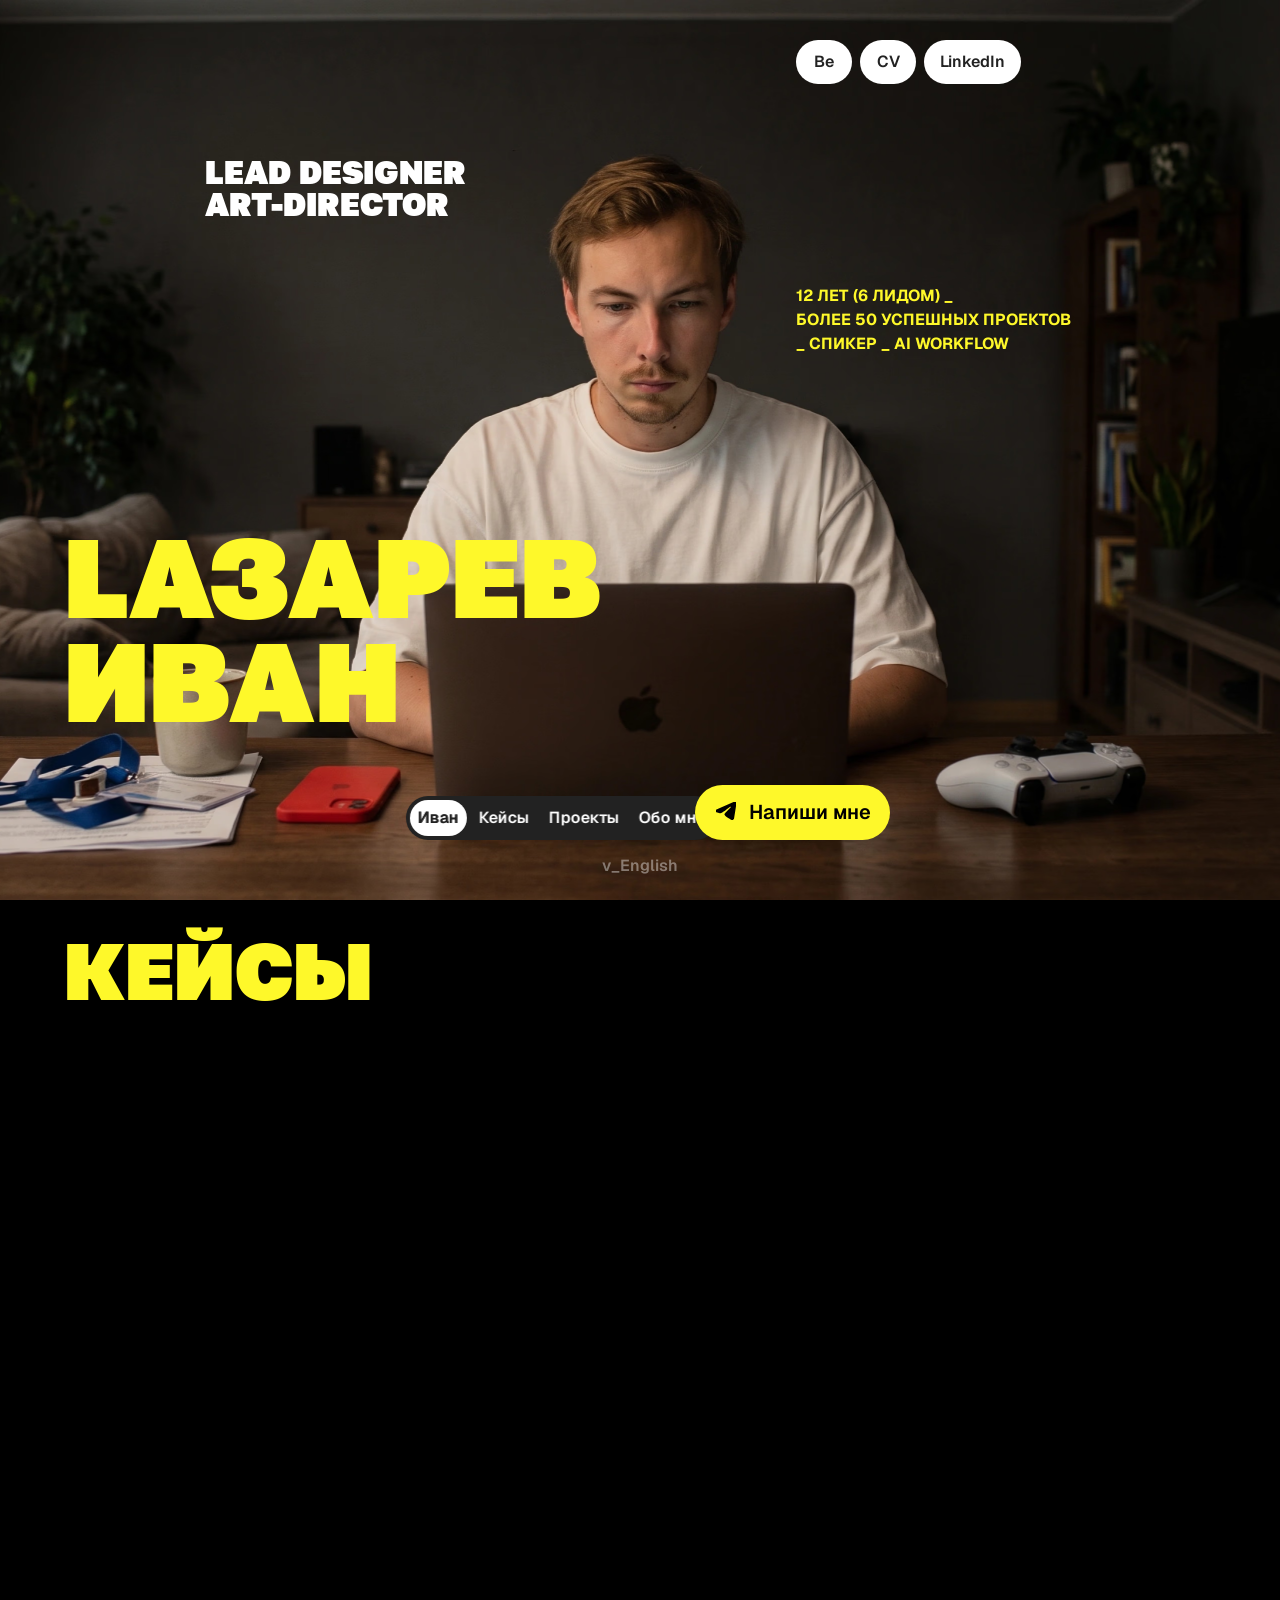
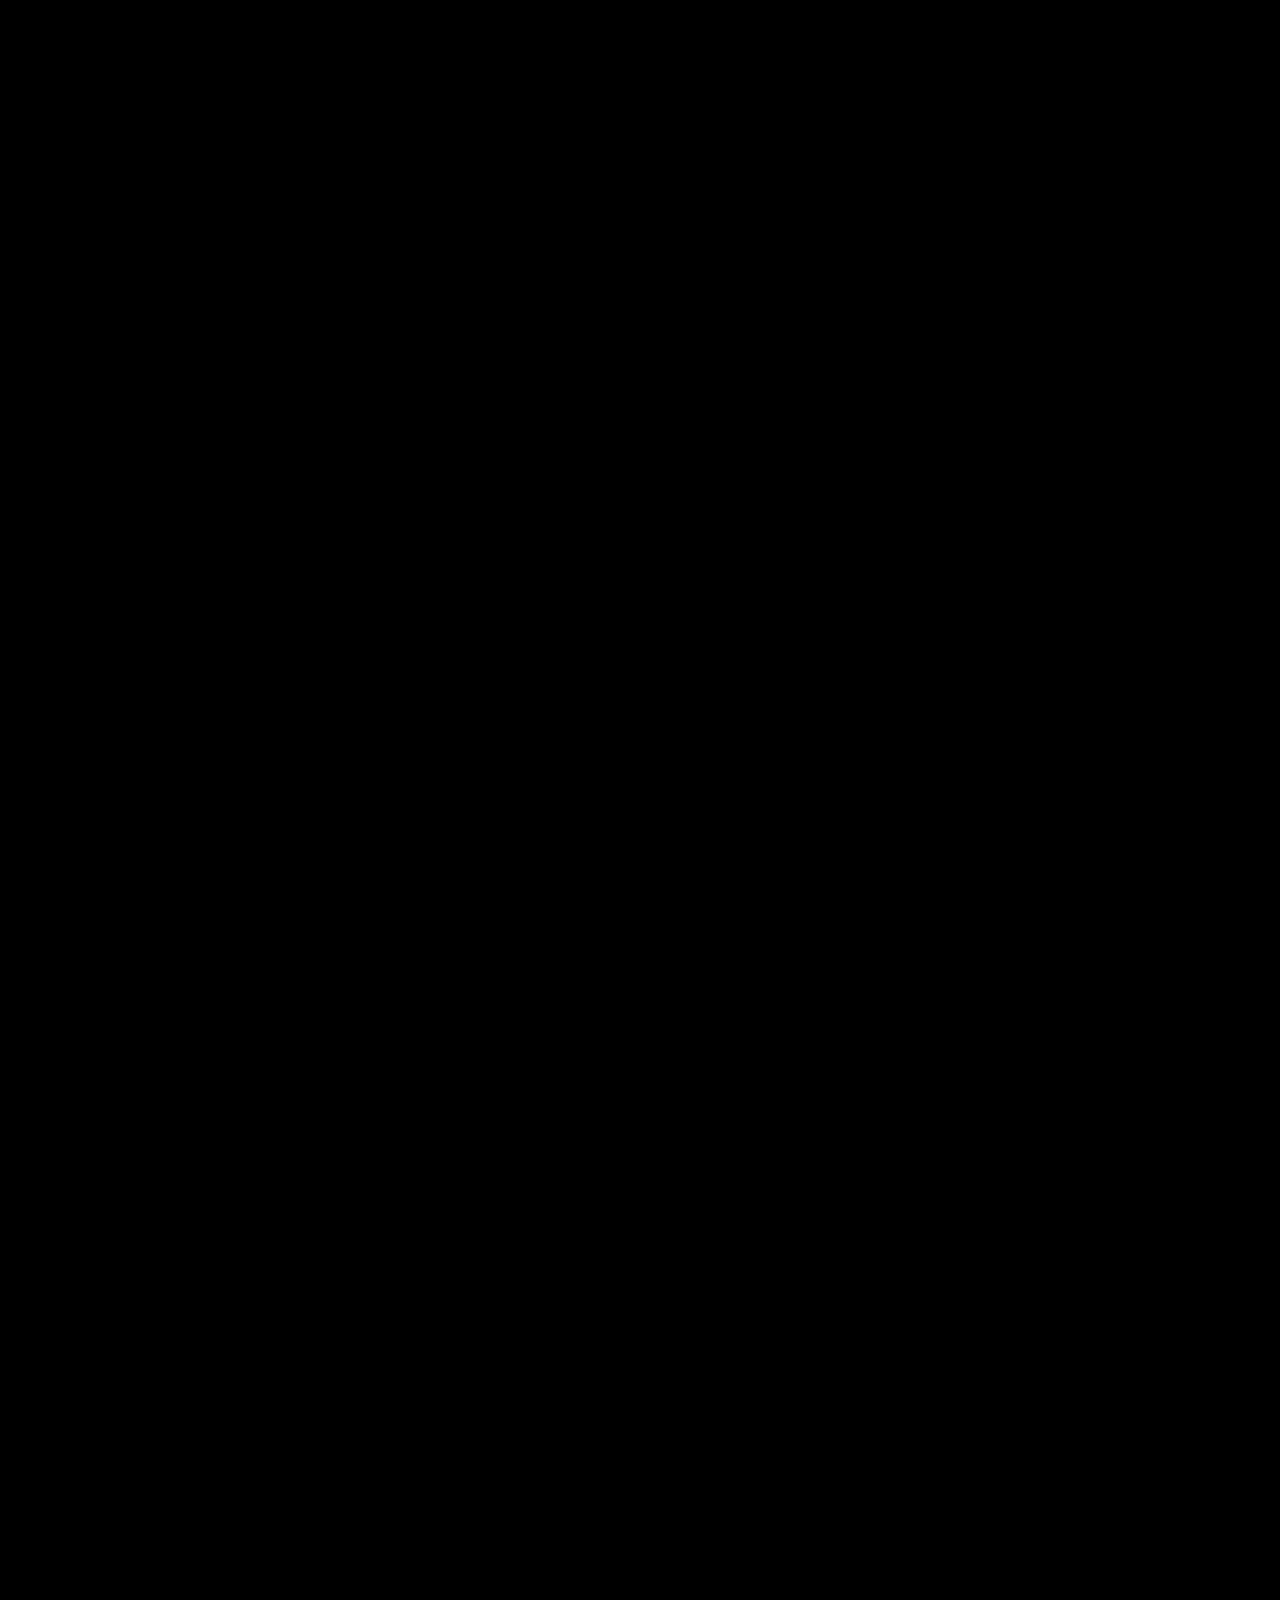
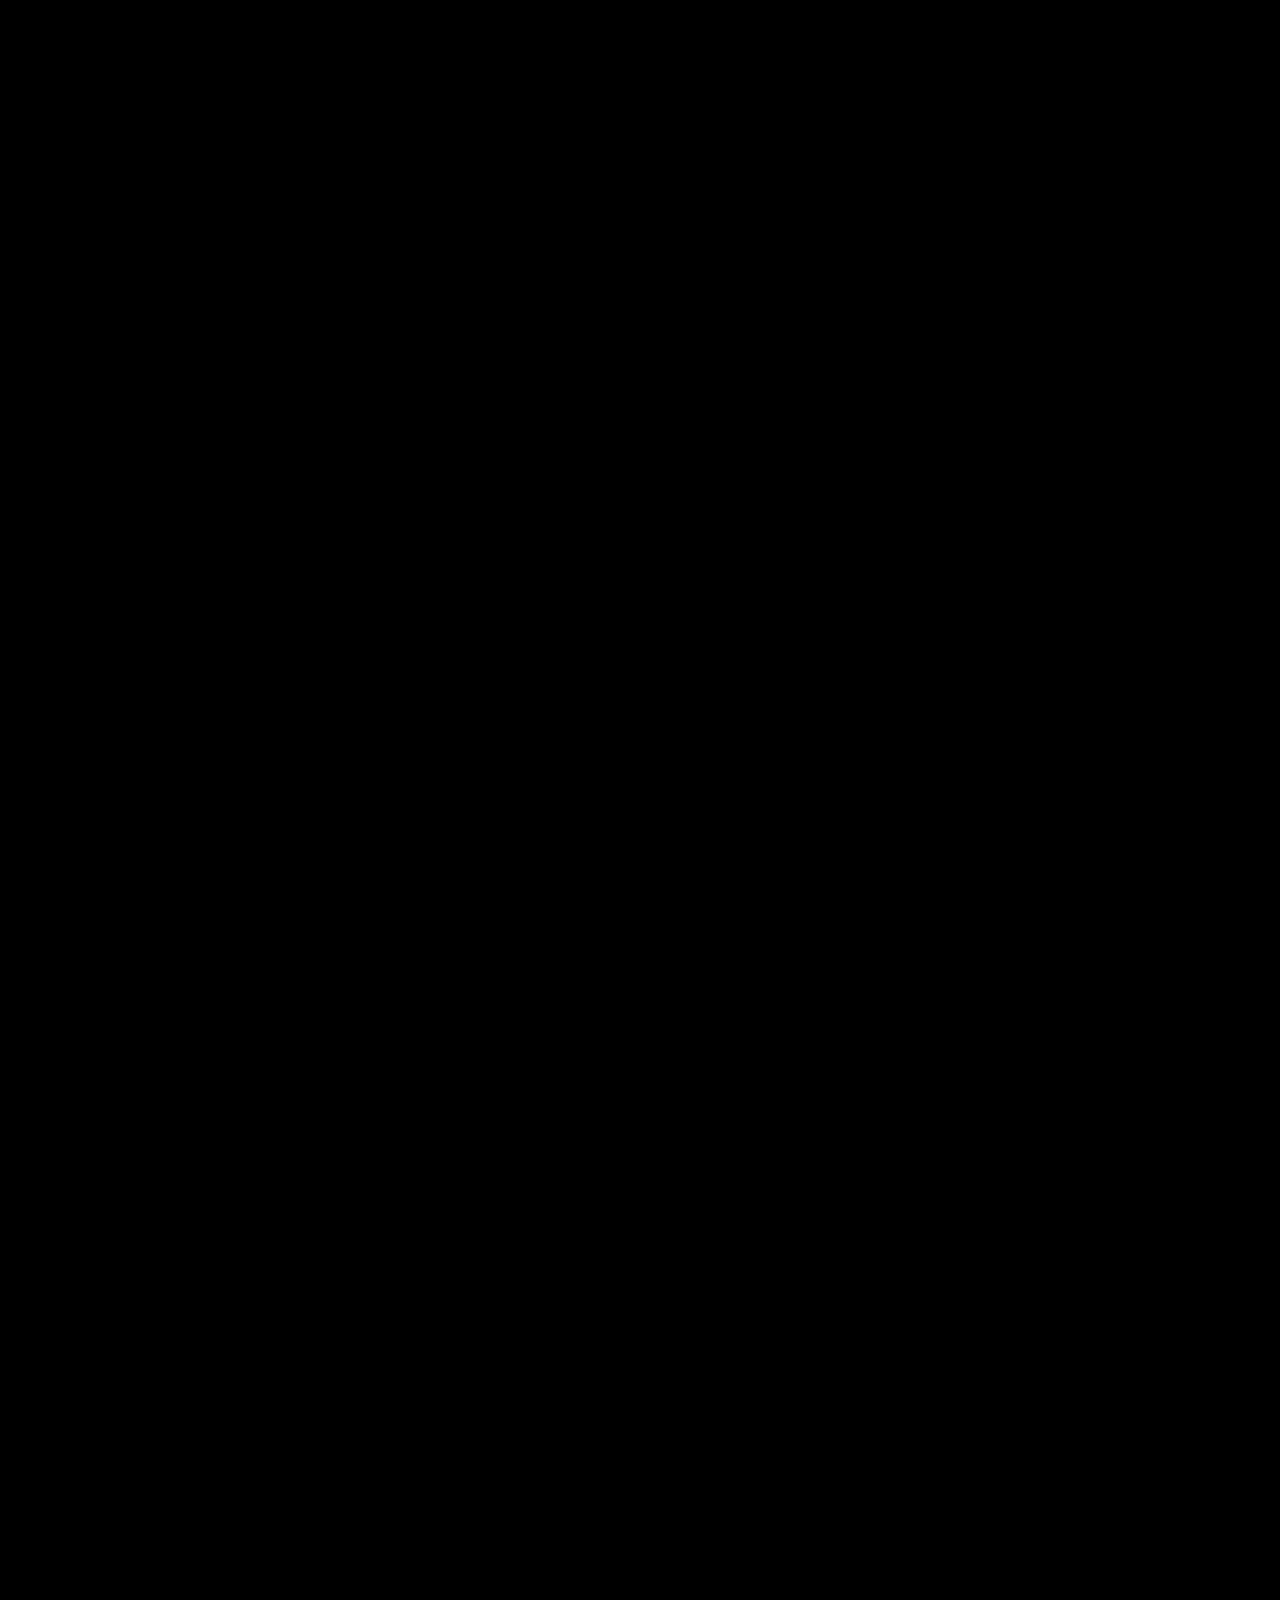
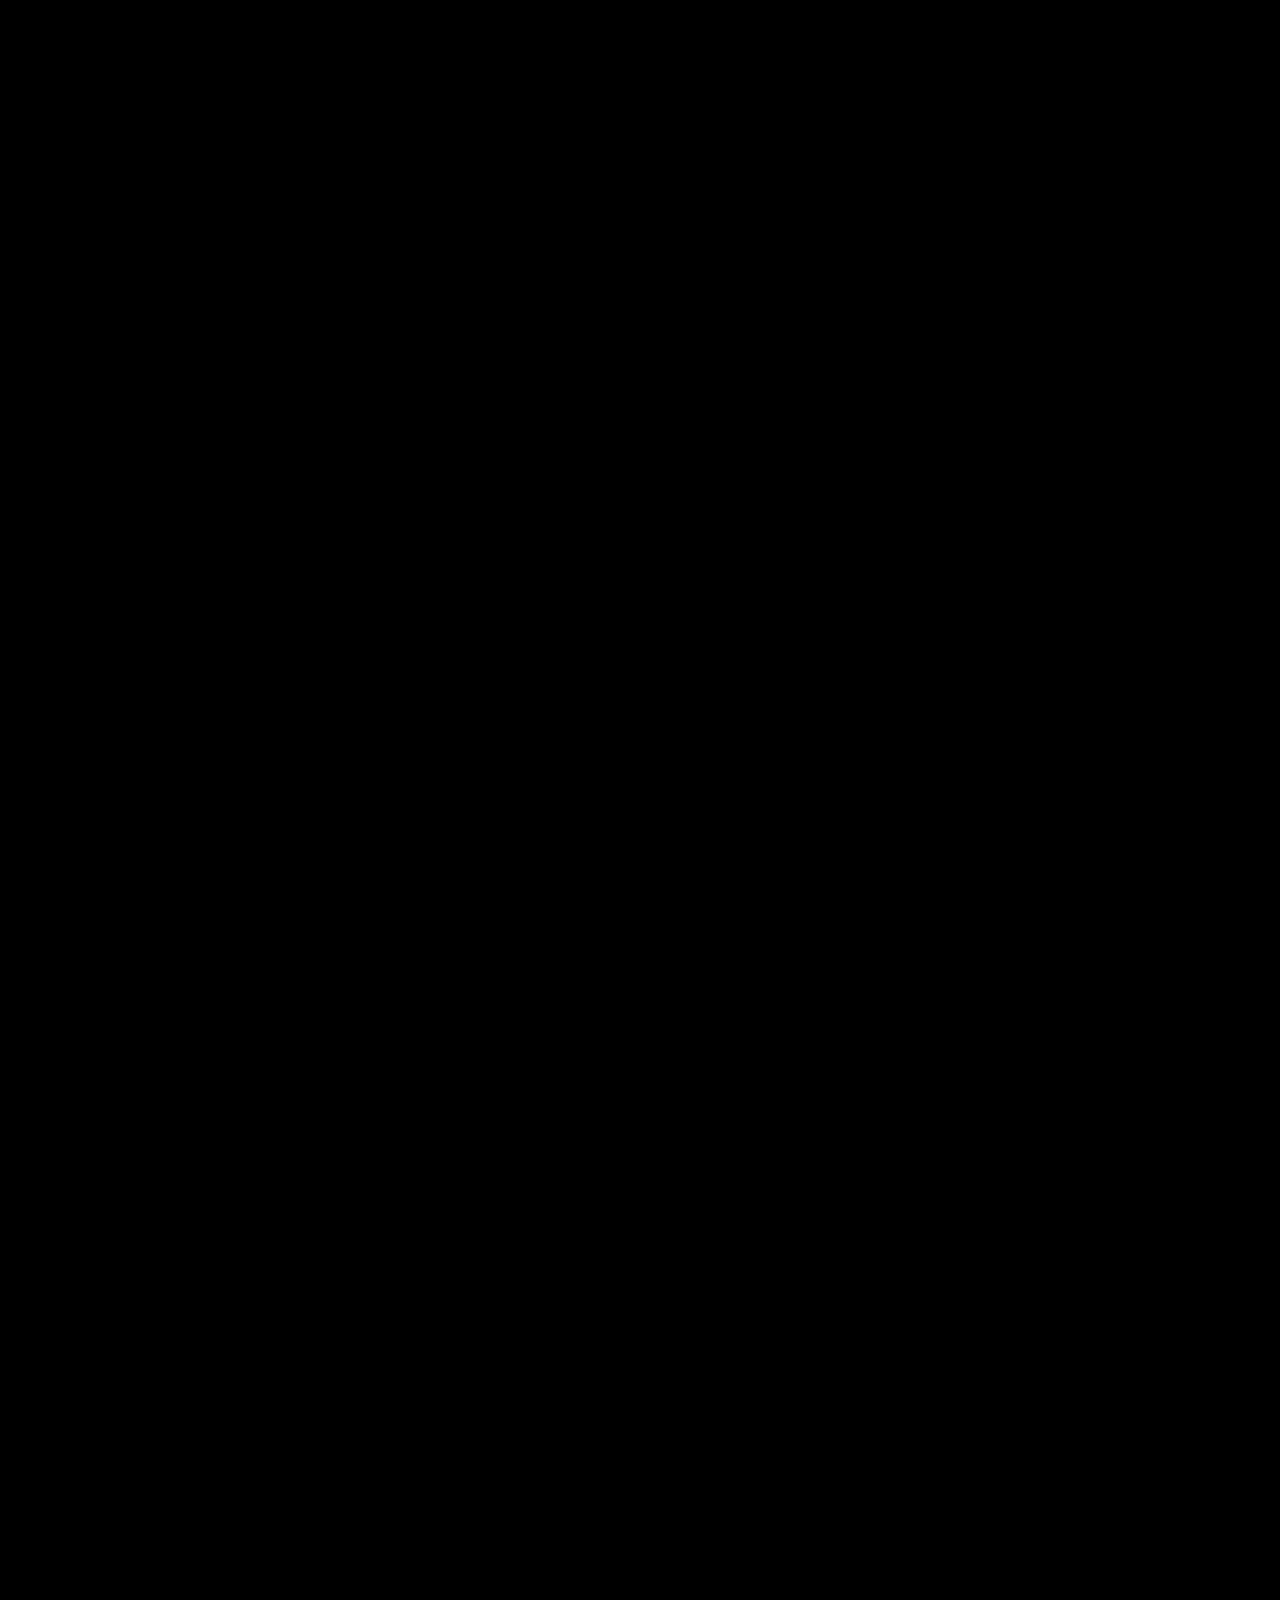
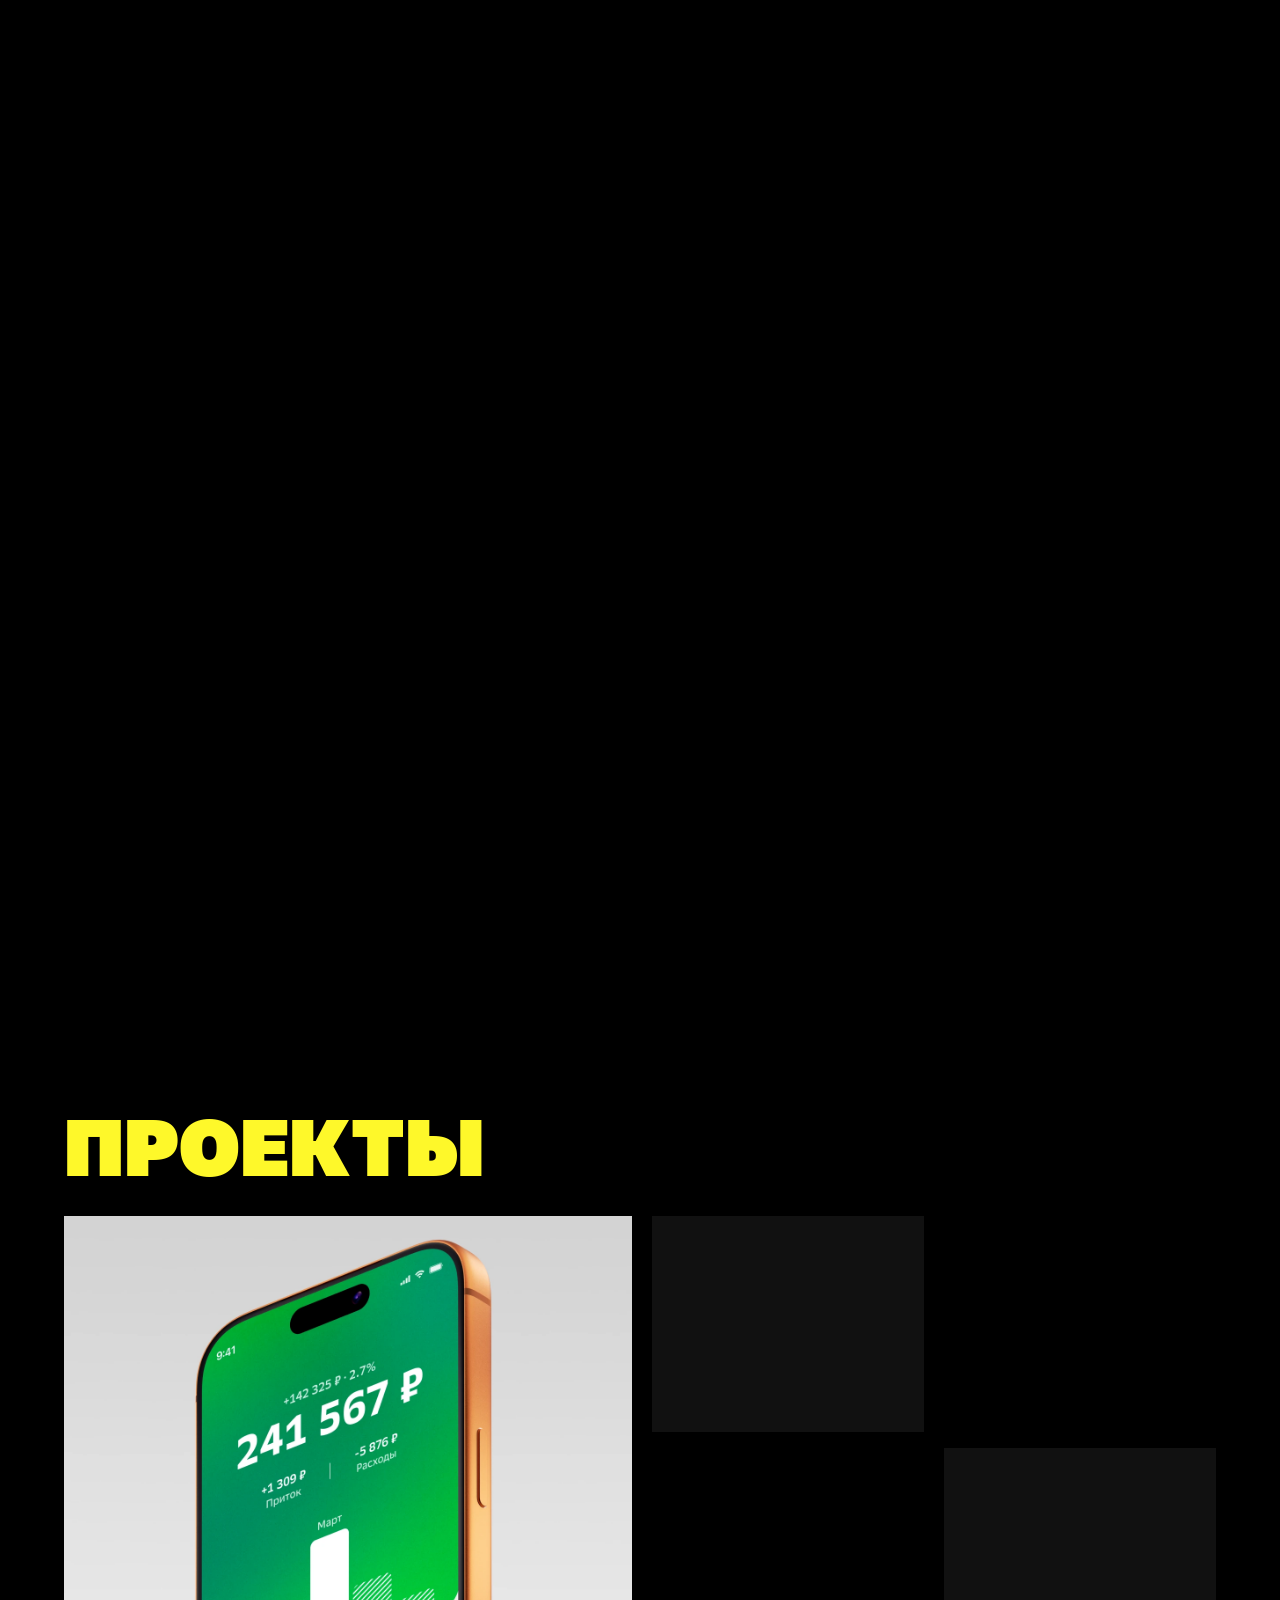
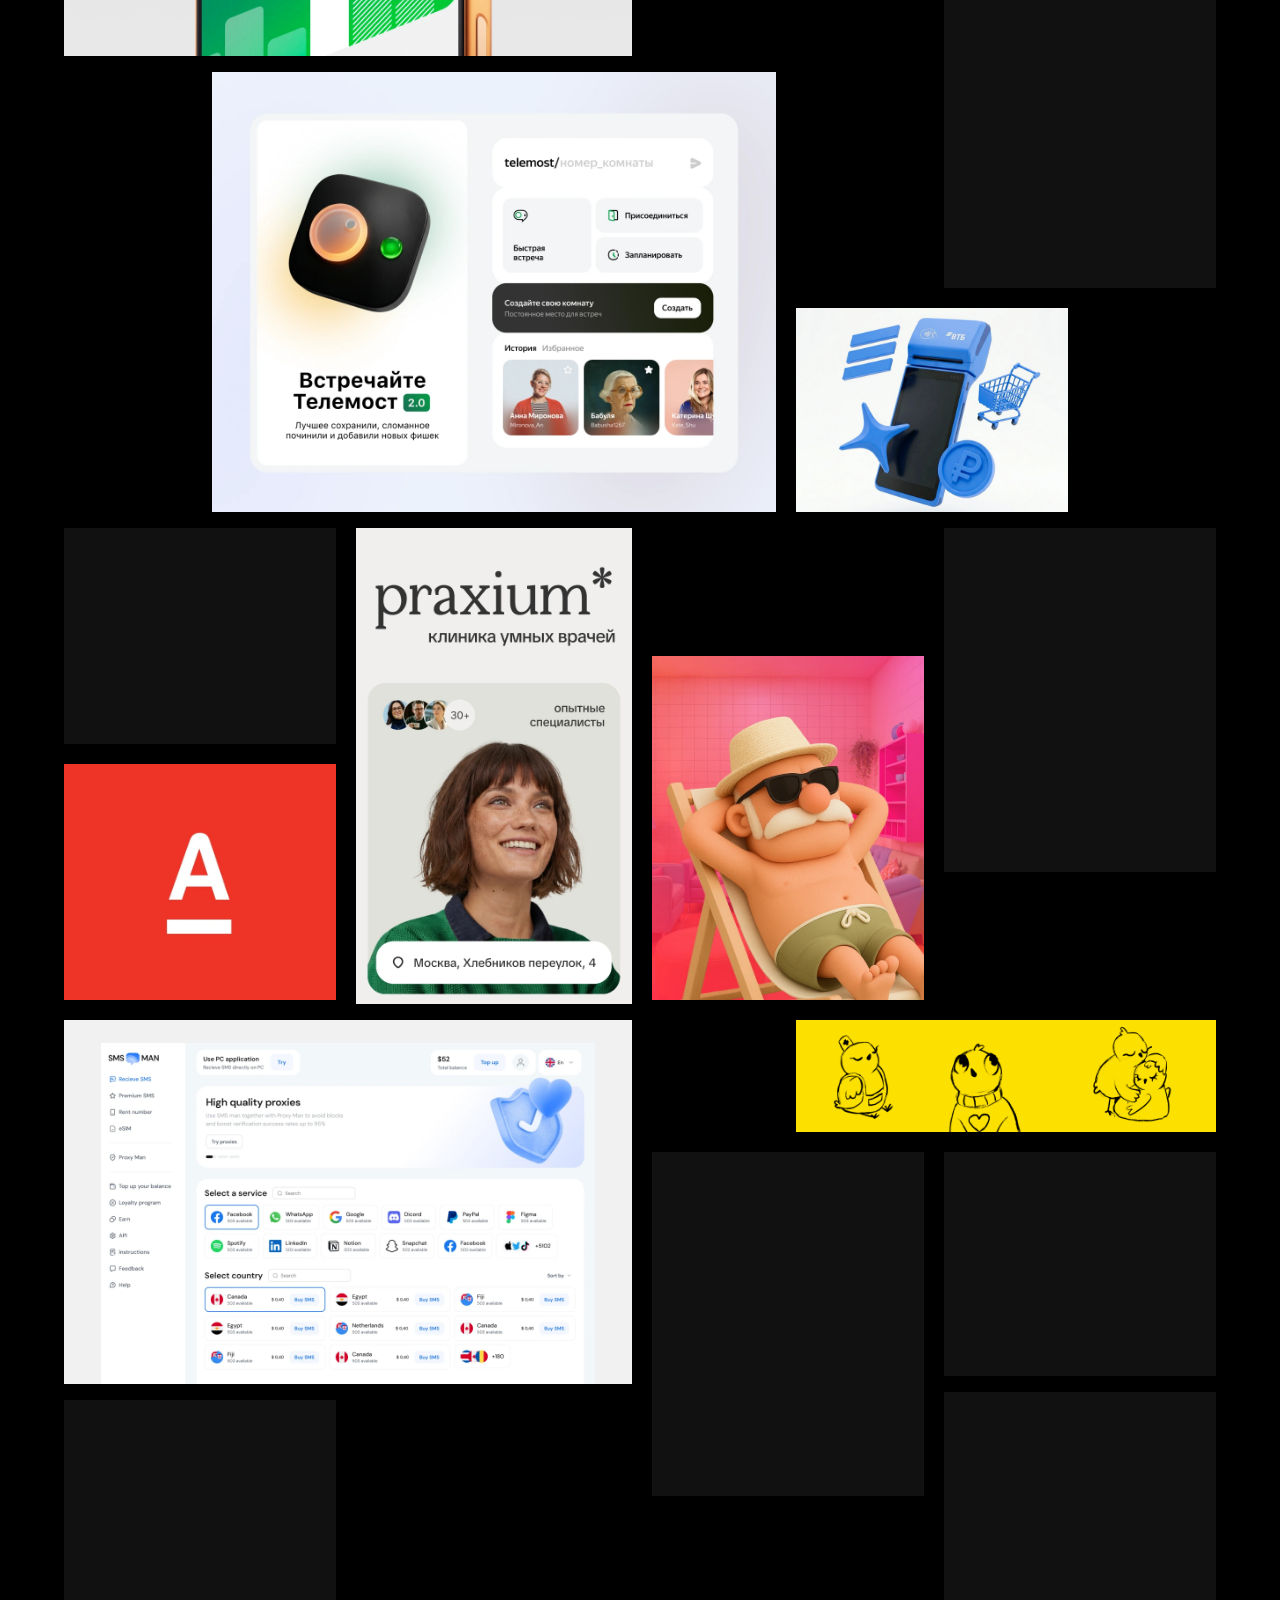
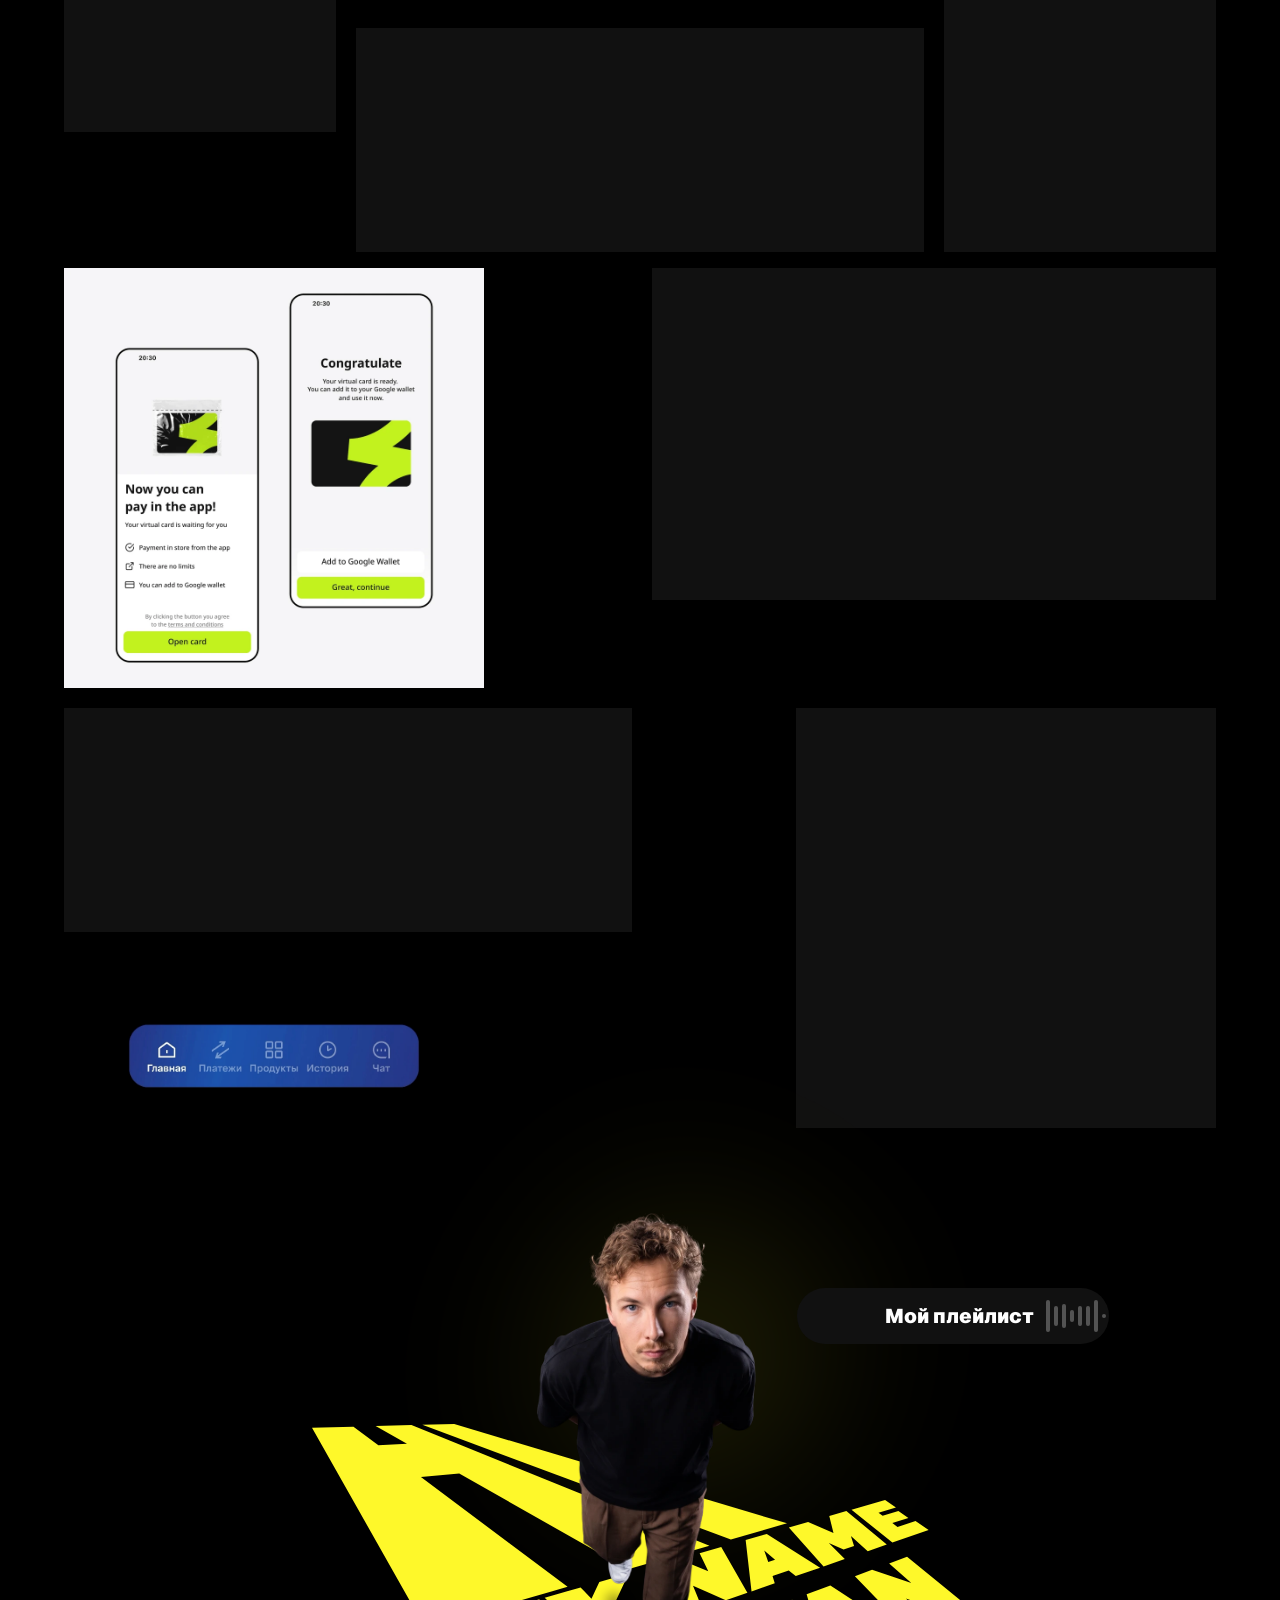
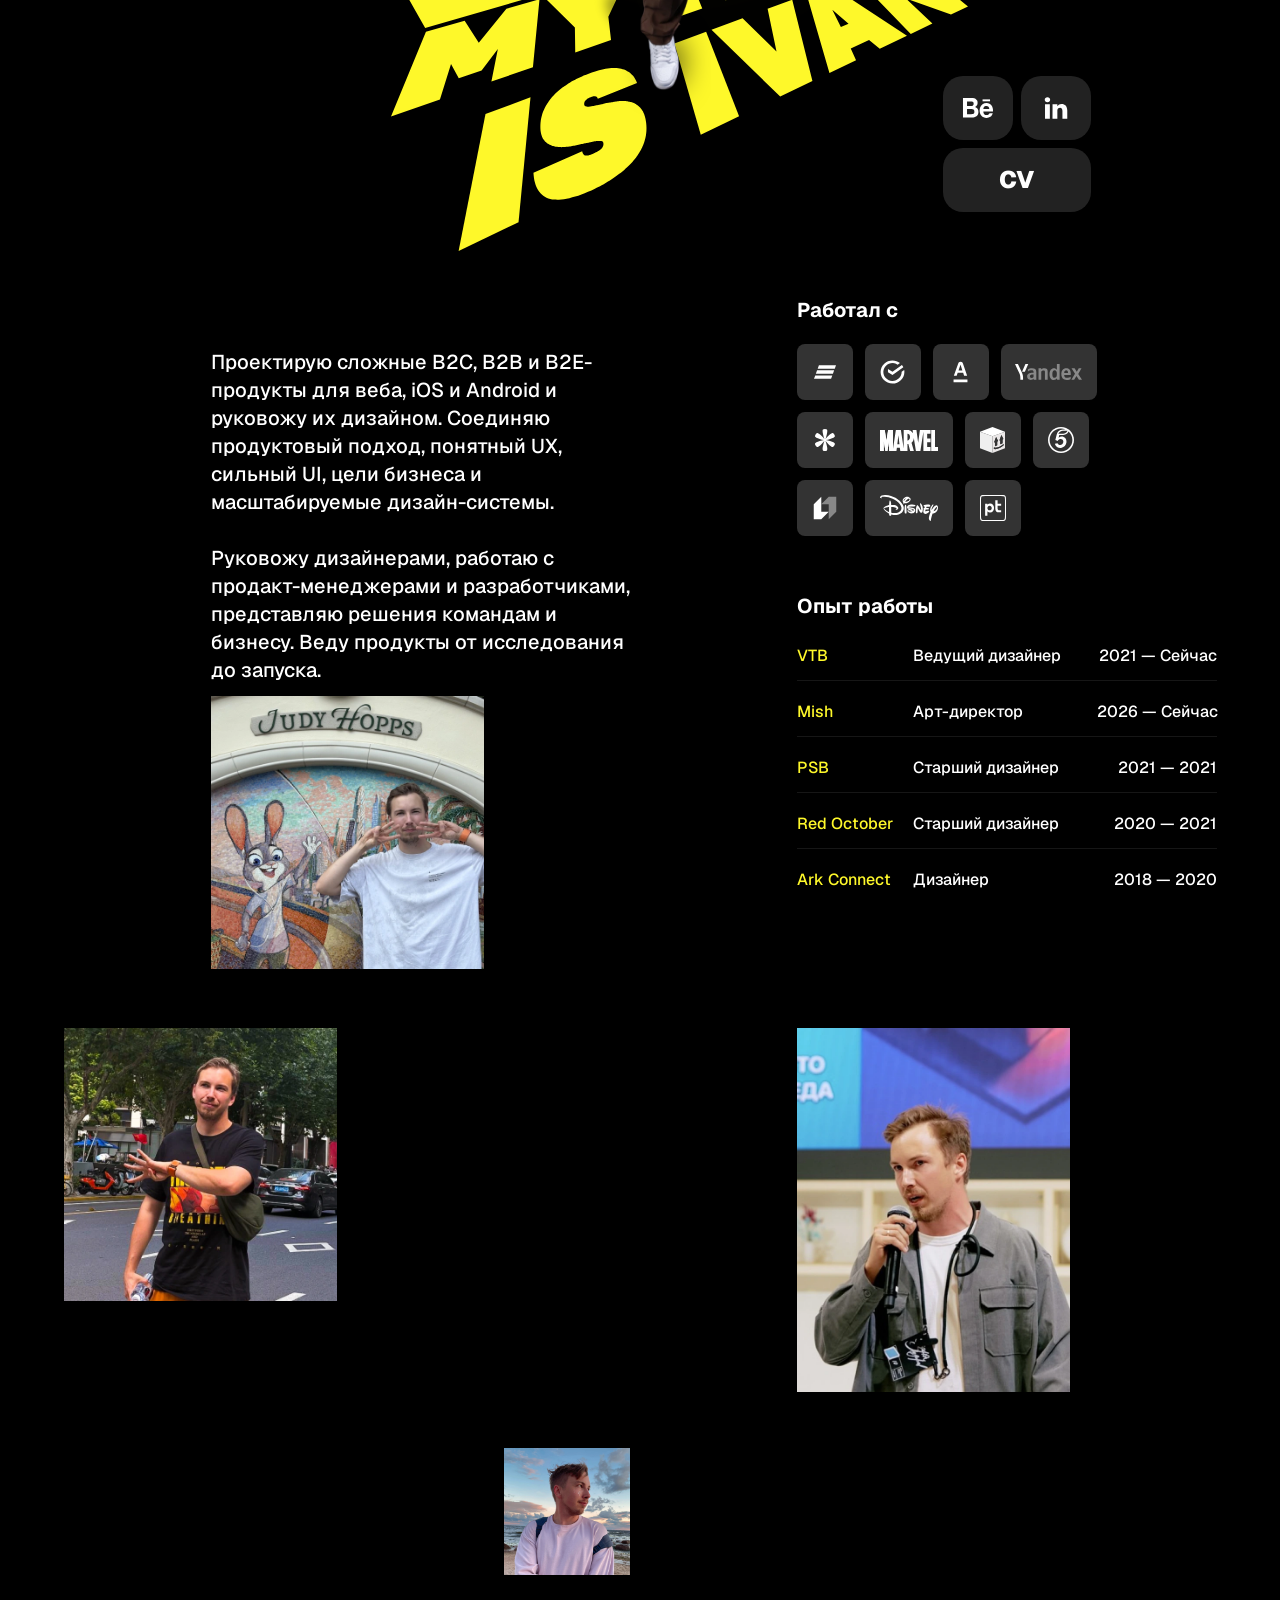
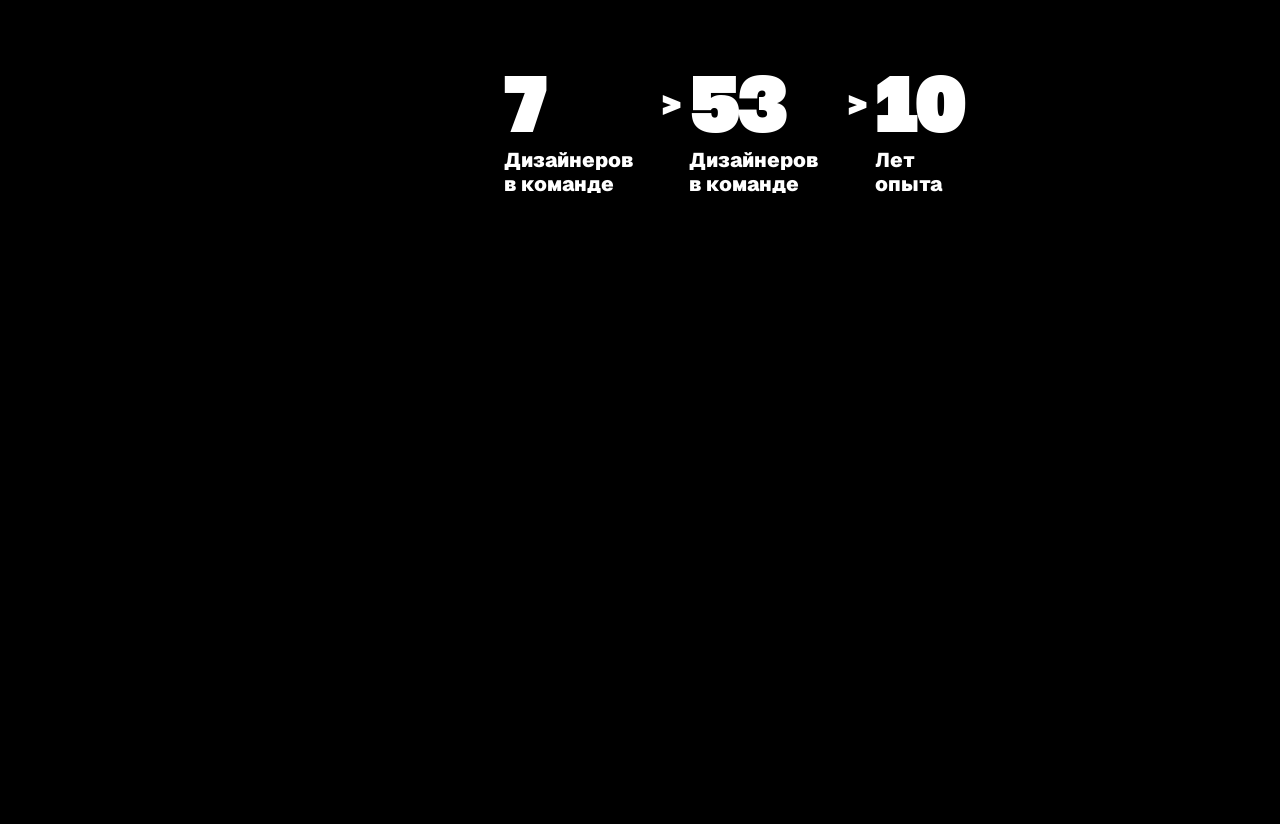
==== index.html @ 6a9134a6 "Add files via upload" ====
<!doctype html>
<html lang="ru">
<head>
  <meta charset="utf-8">
  <meta name="viewport" content="width=device-width, initial-scale=1">
  <meta name="theme-color" content="#000000">
  <meta name="description" content="Иван Лазарев — Lead Designer и Art Director. Продуктовый дизайн, команды и цифровые проекты.">
  <title>Иван Лазарев — Lead Designer & Art Director</title>
  <link rel="icon" href="favicon.ico?v=d8f2a91fd11d" type="image/x-icon">
  <link rel="icon" href="assets/favicon-32.png?v=97fcc538dd50" type="image/png" sizes="32x32">
  <link rel="icon" href="assets/favicon-16.png?v=f3b33b754029" type="image/png" sizes="16x16">
  <link rel="apple-touch-icon" href="assets/apple-touch-icon.png?v=d8a1f98ccc80" sizes="180x180">
  <link rel="alternate" hreflang="ru" href="index.html">
  <link rel="alternate" hreflang="en" href="en.html">
  <link rel="alternate" hreflang="x-default" href="index.html">
  <!-- portfolio:assets:start -->
  <link rel="preload" href="assets/optimized/hero@2x.avif?v=82ee5974e156" as="image" type="image/avif" fetchpriority="high">
  <link rel="preload" href="assets/optimized/golos-black.woff2?v=af68c0653c53" as="font" type="font/woff2" crossorigin>
  <style id="portfolio-critical">/* styles.css */
@font-face{font-family:Geist;src:url('assets/optimized/geist-400.woff2?v=abb4c4e12e5a') format('woff2');font-style:normal;font-weight:400;font-display:swap}
@font-face{font-family:Geist;src:url('assets/optimized/geist-500.woff2?v=96ea30318bb4') format('woff2');font-style:normal;font-weight:500;font-display:swap}
@font-face{font-family:Geist;src:url('assets/optimized/geist-600.woff2?v=6446a9eb78b9') format('woff2');font-style:normal;font-weight:600;font-display:swap}
@font-face{font-family:Geist;src:url('assets/optimized/geist-700.woff2?v=5fe951085cce') format('woff2');font-style:normal;font-weight:700;font-display:swap}
@font-face{font-family:Geist;src:url('assets/optimized/geist-900.woff2?v=671b9d38cf7c') format('woff2');font-style:normal;font-weight:900;font-display:swap}
@font-face{font-family:'Golos Black';src:url('assets/optimized/golos-black.woff2?v=af68c0653c53') format('woff2');font-style:normal;font-weight:900;font-display:swap}
@font-face{font-family:Golos;src:url('assets/optimized/golos-regular.woff2?v=4e6759c40289') format('woff2');font-style:normal;font-weight:400 900;font-display:swap}
:root{--yellow:#fef82a;--font-display:'Golos Black',Arial,sans-serif;--font-body:Geist,Golos,Arial,sans-serif;--gutter:64px;--viewport-height:100svh;--layout-width:1440px;--dock-bottom:60px;--hero-name-size:124px;--hero-name-line:116px;color-scheme:dark;background:#000;color:#fff;font-family:var(--font-body);font-size:16px;line-height:24px}
*{box-sizing:border-box}html{scroll-behavior:smooth;scroll-padding-top:0}body{margin:0;min-width:320px;background:#000}h1,h2,h3,p{margin:0}button,a{-webkit-tap-highlight-color:transparent}a{color:inherit;text-decoration:none}button{font:inherit;color:inherit}button,a{touch-action:manipulation}button:enabled,a[href]{cursor:pointer}img{display:block;max-width:100%}button{border:0}a:focus-visible,button:focus-visible{outline:4px solid var(--yellow);outline-offset:4px}a[aria-disabled=true],button[aria-disabled=true]{cursor:default}
.skip-link{position:fixed;z-index:100;top:16px;left:16px;transform:translateY(-200%);background:var(--yellow);color:#000;padding:12px 20px;border-radius:8px}.skip-link:focus{transform:none}.section-shell{width:100%;max-width:1440px;margin-inline:auto;padding-inline:var(--gutter)}.section-heading{font-family:var(--font-display);font-size:80px;line-height:76px;text-transform:uppercase;font-weight:900;color:var(--yellow)}
.hero{height:var(--viewport-height);min-height:720px;position:sticky;top:0;isolation:isolate;overflow:hidden;z-index:0;background:#171714}.hero-media{position:absolute;inset:0;z-index:-1;overflow:hidden}.hero-media-plane{position:absolute;left:50%;top:50%;transform:translate(-50%,-50%);height:max(100%,calc(100vw / 1.7916666667));aspect-ratio:2752 / 1536}.hero-poster,.hero-video{position:absolute;inset:0;width:100%;height:100%;max-width:none;object-fit:cover}.hero-video{opacity:0;transition:opacity var(--hero-video-fade,.5s) ease}.hero-video.is-ready{opacity:1}.hero-content{position:relative;height:100%;max-width:1440px;margin:auto}.hero-role{position:absolute;left:16%;top:17.33%;font-family:var(--font-display);font-size:32px;line-height:32px;text-transform:uppercase;font-weight:900}.hero-facts{position:absolute;left:62.22%;top:31.56%;color:var(--yellow);font-size:16px;line-height:24px;font-weight:700;text-transform:uppercase;white-space:nowrap}.hero-name{position:absolute;left:var(--gutter);top:58.22%;font-family:var(--font-display);font-size:var(--hero-name-size);line-height:var(--hero-name-line);font-weight:900;text-transform:uppercase;color:var(--yellow)}.hero-social{position:absolute;left:62.22%;top:40px;display:flex;gap:8px}.hero-social a{display:flex;align-items:center;justify-content:center;min-width:56px;height:44px;padding:0 16px;border-radius:32px;background:#fff;color:#222;font-weight:600;transition:background .24s}.hero-social a:hover,.hero-social a:focus-visible{background:var(--yellow)}.mobile-label{display:none}
.js .hero-enter{opacity:0;transition:opacity .8s ease}.js.is-introduced .hero-enter{opacity:1}
.cases,.projects,.about{position:relative;z-index:1;background:#000}.cases{height:calc(var(--viewport-height)*4)}.cases-stage{position:sticky;top:0;height:var(--viewport-height);min-height:0;overflow:hidden;padding-top:104px}.cases .section-heading{position:relative;z-index:0}.cases-cards{position:absolute;top:var(--case-top,152px);left:50%;width:var(--case-width,980px);height:var(--case-height,532px);transform:translateX(-50%);perspective:1200px}.case-card{position:absolute;inset:0;display:grid;grid-template-columns:1fr 1fr;overflow:hidden;background:#111;transform-origin:50% 40%;will-change:transform,opacity}.case-card:not(:first-child){opacity:0}.case-copy{padding:32px;display:flex;flex-direction:column;justify-content:space-between;min-width:0;background:#111}.case-meta{font-size:16px;line-height:24px;font-weight:700;text-transform:uppercase}.case-brand{font-family:var(--font-display);font-size:24px;line-height:24px;text-transform:uppercase;margin-bottom:8px}.case-copy h3{font-family:var(--font-display);font-size:48px;line-height:44px;font-weight:900;text-transform:uppercase;color:var(--yellow)}.case-image{background:#f9f8fe;display:flex;align-items:center;justify-content:center;min-width:0;overflow:hidden;padding:24px}.case-image img{width:100%;height:100%;object-fit:contain}.case-image-preview{padding:0}.case-image-preview img{object-fit:cover}
.projects{padding-top:128px;padding-bottom:0}.projects .section-heading{margin-bottom:32px}
.js .reveal{opacity:0;transition:opacity .56s ease;transition-delay:0ms}.js .reveal.is-visible{opacity:1;transition-delay:var(--reveal-delay,0ms)}
.contact{position:relative;max-width:1440px;margin:auto;padding:128px var(--gutter) 200px}.contact-target{width:min(976px,100%);height:276px;margin:auto;border-radius:200px}
.dock{position:fixed;z-index:20;bottom:var(--dock-bottom);left:50%;width:476px;display:flex;gap:8px;transform:translateX(-50%);pointer-events:none}.bottom-nav{position:relative;display:flex;align-items:center;flex:none;width:312px;height:44px;padding:4px;border-radius:100px;background:#222;pointer-events:auto;will-change:transform}.bottom-nav a{position:relative;z-index:1;display:flex;align-items:center;justify-content:center;height:36px;padding:0 16px;font-size:16px;line-height:20px;font-weight:600;transition:color .4s;white-space:nowrap}.bottom-nav a[aria-current]{color:#222}.bottom-nav a:not([aria-current]):hover{color:var(--yellow)}.nav-indicator{position:absolute;z-index:0;left:4px;top:4px;width:52px;height:36px;border-radius:32px;background:#fff;transition:transform .5s cubic-bezier(.22,1,.36,1),width .5s cubic-bezier(.22,1,.36,1)}.contact-origin{width:156px;height:44px;flex:none}.contact-link{position:fixed;z-index:21;left:calc(50% + 82px);bottom:var(--dock-bottom);width:156px;height:44px;display:flex;align-items:center;justify-content:center;gap:8px;border-radius:32px;background:var(--yellow);color:#000;font-size:16px;line-height:1;font-weight:600;white-space:nowrap;will-change:top,left,width,height;transform-origin:center}.contact-link:hover{background:#fff}.contact-icon{width:20px;height:20px;display:flex;align-items:center;justify-content:center;flex:none}.contact-icon img{max-width:none;flex:none;transform:scale(var(--contact-icon-scale,1));transform-origin:center}.contact-text{display:block;overflow:hidden}.noscript-note{position:fixed;z-index:30;bottom:8px;padding:8px;background:#222}

@media(min-width:1024px) and (max-width:1199px){:root{--gutter:40px}.hero-role{left:12%}.hero-facts{left:64%}.hero-social{left:64%}.hero-name{top:60%}.section-heading{font-size:64px;line-height:64px}.case-copy h3{font-size:40px;line-height:40px}.case-copy{padding:24px}}
@media(max-width:1023px){:root{--gutter:20px;--dock-bottom:44px}.section-heading{font-size:48px;line-height:48px}.hero{min-height:800px}.hero-role{left:20px;top:auto;bottom:244px;font-size:24px;line-height:24px}.hero-facts{left:20px;top:116px;font-size:16px;line-height:24px}.hero-name{left:20px;top:auto;bottom:112px}.hero-social{left:auto;right:20px;top:40px;gap:4px}.hero-social a{width:56px;padding:0}.mobile-label{display:inline}.desktop-label{display:none}.cases-stage{padding-top:64px;min-height:0}.cases-cards{top:var(--case-top,128px)}.case-card{display:flex;flex-direction:column}.case-image{order:0;height:54%;flex:none;padding:20px}.case-copy{order:1;flex:1;padding:24px}.case-image-preview{padding:0}.case-copy h3{font-size:36px;line-height:36px}.case-meta{font-size:16px;line-height:20px}.case-brand{font-size:20px;line-height:24px;margin-bottom:8px}.projects{padding-top:80px}.projects .section-heading{margin-bottom:32px}.dock{width:calc(100% - 40px);max-width:400px}.bottom-nav{width:calc(100% - 84px)}.bottom-nav a{flex:1;min-width:0;padding:0;font-size:16px}.contact-origin{width:76px}.contact-link{left:auto;right:20px;width:76px}.contact-link .contact-text{opacity:0}.contact-target{height:116px}.contact{padding-top:128px;padding-bottom:188px}}
@media(max-width:359px){.contact-origin{width:44px}.bottom-nav{width:calc(100% - 52px)}.hero-facts{font-size:16px;line-height:24px}.hero-social a{width:48px}.hero-role{bottom:224px}.hero-name{bottom:112px}.case-copy{padding:20px}.case-copy h3{font-size:32px;line-height:32px}}
@media(max-height:740px){:root{--dock-bottom:24px}.hero-name{top:auto;bottom:96px}.hero-role{top:20%}.cases-stage{padding-top:48px}}
@media(max-width:1023px) and (max-height:740px){.hero-name{bottom:112px}.hero-role{top:auto;bottom:244px}.hero-facts{top:116px}}
@media(prefers-reduced-motion:reduce){html{scroll-behavior:auto}*,*::before,*::after{animation-duration:.01ms!important;animation-iteration-count:1!important;transition-duration:.01ms!important}.js .hero-enter,.js .reveal{opacity:1}.hero{position:relative}}
@media(max-width:1023px) and (max-height:640px){.hero{min-height:0}.hero-media-plane{height:var(--hero-short-image-height,720px);top:0;transform:translateX(-50%)}.hero-social{top:16px}.hero-facts{top:76px}.hero-name{bottom:96px}.hero-role{font-size:20px;line-height:20px;bottom:calc(108px + var(--hero-name-line)*2)}.case-image{height:min(54%,calc(100% - 176px))}}
.top-anchor{position:absolute;top:0;left:0;width:4px;height:4px;pointer-events:none}
.bottom-nav{justify-content:space-between}
.language-switch{position:absolute;top:56px;left:50%;transform:translateX(-50%);display:block;pointer-events:auto;padding:4px;font-size:16px;line-height:20px;font-weight:600;color:#fff;opacity:.4;white-space:nowrap;transition:color .24s ease,opacity .24s ease}
.language-switch:hover,.language-switch:focus-visible{color:var(--yellow);opacity:1}
@media(min-width:1024px){html[lang="ru"] .bottom-nav a{padding-inline:8px}html[lang="ru"] .about-job{grid-template-columns:minmax(96px,.9fr) minmax(164px,1.3fr) minmax(120px,1fr)}}
@media(max-width:1023px){.bottom-nav a{flex:1 0 auto;min-width:24px;padding-inline:4px}.language-switch{top:48px}}
@media(max-width:1023px){html[lang="ru"] .bottom-nav a{min-width:44px;padding-inline:0}}
@media(max-width:359px){.dock{width:calc(100% - 24px)}}
@media(max-height:740px){:root{--dock-bottom:32px}.language-switch{top:44px;padding-block:0;height:24px;line-height:24px}}

/* case-stack.css */
/* CardSwap case surfaces. Geometry and all card poses are owned by case-stack.js. */
.cases {
  height: var(--case-scroll-height, calc(var(--viewport-height) * 7.2));
  padding-bottom: 0;
}
.cases .cases-stage {
  position: sticky;
  top: 0;
  width: 100%;
  max-width: none;
  margin-inline: 0;
  height: var(--viewport-height);
  min-height: 0;
  overflow: hidden;
  padding-top: 32px;
}
.cases .section-heading {
  position: relative;
  z-index: 0;
  width: 100%;
  max-width: calc(1440px - var(--gutter) - var(--gutter));
  margin: 0 auto;
  font-size: 80px;
  line-height: 76px;
}
.cases .cases-cards {
  position: absolute;
  top: var(--case-stack-top, 152px);
  left: 50%;
  width: var(--case-width, 1040px);
  height: var(--case-height, 568px);
  display: block;
  margin: 0;
  overflow: visible;
  transform: translateX(-50%) scale(var(--case-enter-scale, .8));
  opacity: var(--case-enter-opacity, 0);
  will-change: opacity, transform;
  perspective: var(--case-perspective, 1200px);
  perspective-origin: 50% 50%;
  touch-action: pan-y;
}
.cases .case-card {
  position: absolute;
  inset: 0;
  width: auto;
  height: auto;
  min-width: 0;
  min-height: 0;
  margin: 0;
  display: flex;
  flex-direction: column;
  grid-template-columns: none;
  gap: 12px;
  padding: 12px;
  overflow: hidden;
  isolation: isolate;
  border: 0;
  border-radius: 12px;
  background: #333;
  color: #fff;
  box-shadow: 0 24px 48px -24px rgb(0 0 0 / 64%);
  opacity: 1;
  transform-origin: 50% 50%;
  backface-visibility: hidden;
  -webkit-backface-visibility: hidden;
  will-change: transform, opacity;
  cursor: pointer;
  user-select: none;
  -webkit-user-select: none;
  touch-action: pan-y;
}
.cases .case-card[data-case="0"] { z-index: 4; }
.cases .case-card[data-case="1"] { z-index: 3; }
.cases .case-card[data-case="2"] { z-index: 2; }
.cases .case-card[data-case="3"] { z-index: 1; }
.cases .case-card:not([data-front]) { pointer-events: none; }
.cases .case-card[data-front] { pointer-events: auto; }
.cases .case-card:focus-visible { outline: 4px solid #fff; outline-offset: 4px; }
.cases .case-card[data-dragging] { cursor: grabbing; }
.cases .case-copy {
  position: relative;
  z-index: 1;
  order: 0;
  display: flex;
  flex: 0 0 auto;
  flex-direction: row;
  align-items: center;
  justify-content: flex-start;
  gap: 12px;
  width: 100%;
  min-width: 0;
  min-height: 40px;
  padding: 0;
  border: 0;
  border-radius: 0;
  background: transparent;
}
.cases .case-icon {
  display: grid;
  flex: 0 0 32px;
  place-items: center;
  width: 32px;
  height: 32px;
  border-radius: 50%;
  background: rgb(255 255 255 / 8%);
  color: #fff;
  transition: color 200ms ease;
}
.cases .case-icon svg { display: block; width: 20px; height: 20px; }
.cases .case-copy h3 {
  display: block;
  flex: 1 1 auto;
  min-width: 0;
  max-width: 100%;
  margin: 0;
  color: #fff;
  font-family: var(--font-body);
  font-size: 20px;
  line-height: 24px;
  font-weight: 600;
  text-transform: none;
  overflow-wrap: anywhere;
  transition: color 200ms ease;
}
.cases .case-card:hover .case-icon,
.cases .case-card:hover h3,
.cases .case-card:focus-visible .case-icon,
.cases .case-card:focus-visible h3 { color: var(--yellow); }
.cases .case-image {
  position: relative;
  order: 1;
  display: block;
  flex: 1 1 0;
  width: 100%;
  height: auto;
  min-width: 0;
  min-height: 0;
  margin: 0;
  padding: 0;
  overflow: hidden;
  border-radius: 8px;
  background: #f9f8fe;
}
.cases .case-image-preview { background: #111; }
.cases .case-image img {
  position: absolute;
  inset: 0;
  display: block;
  width: 100%;
  height: 100%;
  max-width: none;
  object-fit: cover;
  pointer-events: none;
  user-select: none;
  -webkit-user-select: none;
  -webkit-user-drag: none;
}
.cases .case-image-cover { background: #000; }
.cases .case-shade {
  position: absolute;
  inset: 0;
  z-index: 4;
  border-radius: inherit;
  background: #000;
  opacity: 0;
  pointer-events: none;
}
@media (min-width: 1024px) and (max-height: 739px) {
  .cases .cases-stage { padding-top: 24px; }
  .cases .section-heading { font-size: 64px; line-height: 64px; }
}
@media (max-width: 1023px) {
  .cases .cases-stage { padding-top: 24px; }
  .cases .section-heading { font-size: 48px; line-height: 48px; }
  .cases .case-copy { gap: 12px; height: auto; min-height: 48px; padding: 0; }
  .cases .case-icon { flex-basis: 28px; width: 28px; height: 28px; }
  .cases .case-icon svg { width: 16px; height: 16px; }
  .cases .case-copy h3 { font-size: 16px; line-height: 20px; }
}
@media (prefers-reduced-motion: reduce) {
  .cases { height: var(--case-scroll-height, calc(var(--viewport-height) * 7.2)); padding-bottom: 0; }
  .cases .cases-stage { position: sticky; top: 0; height: var(--viewport-height); min-height: 0; overflow: hidden; }
  .cases .cases-cards { position: absolute; top: var(--case-stack-top, 152px); left: 50%; width: var(--case-width, 1040px); height: var(--case-height, 568px); display: block; margin: 0; transform: translateX(-50%) scale(var(--case-enter-scale, 1)); opacity: var(--case-enter-opacity, 1); }
  .cases .case-card { position: absolute; inset: 0; height: auto; transition: none; }
  .cases .case-icon,
  .cases .case-copy h3 { transition: none; }
}
</style>
  <script>document.documentElement.classList.add('js');window.PORTFOLIO_STYLES_READY=new Promise(function(resolve){window.__portfolioStylesLoaded=function(){requestAnimationFrame(function(){requestAnimationFrame(resolve);});};});</script>
  <link rel="preload" href="assets/optimized/site-extras.css?v=25bccf6e3341" as="style" onload="this.onload=null;this.rel='stylesheet';window.__portfolioStylesLoaded()">
  <noscript><link rel="stylesheet" href="assets/optimized/site-extras.css?v=25bccf6e3341"></noscript>
  <script src="site.js?v=572211e66978" defer></script>
  
  
  
  
  
  
  
  
  
  
  
  
  
<!-- portfolio:assets:end -->
</head>
<body>
  <!-- portfolio:shell:start -->
<a class="skip-link" href="#cases">Перейти к работам</a>
    <main>
      <span id="me" class="top-anchor" aria-hidden="true"></span>
      <section class="hero" id="hero" aria-labelledby="hero-name" data-section="me">
        <div class="hero-media"><div class="hero-media-plane">
          <picture><source data-hero-source="true" type="image/avif" srcset="assets/optimized/hero@2x.avif?v=82ee5974e156"><img class="hero-poster" src="assets/optimized/hero@2x.webp?v=44edbe528ad0" width="3225" height="1800" alt="Иван Лазарев за работой за ноутбуком" fetchpriority="high" decoding="async"></picture>
          <video class="hero-video" muted playsinline preload="none" aria-hidden="true" tabindex="-1"></video>
        </div></div>
        <div class="hero-content">
          <div class="hero-social hero-enter" aria-label="Профили и резюме">
            <a data-link="behance" aria-label="Behance">Be</a>
            <a data-link="cv" aria-label="Открыть CV">CV</a>
            <a data-link="linkedin" aria-label="LinkedIn"><span class="desktop-label">LinkedIn</span><span class="mobile-label">in</span></a>
          </div>
          <p class="hero-role hero-enter">Lead designer<br>Art-director</p>
          <p class="hero-facts hero-enter">12 лет (6 лидом) _<br>Более 50 успешных проектов<br>_ Спикер _ AI Workflow</p>
          <h1 id="hero-name" class="hero-name hero-enter">Lазарев<br>Иван</h1>
        </div>
      </section>
      <section class="cases" id="cases" aria-labelledby="cases-heading" data-section>
        <div class="cases-stage section-shell">
          <h2 class="section-heading" id="cases-heading">Кейсы</h2>
          <div class="cases-cards">
            <article class="case-card" data-case="0" data-case-url="" data-front tabindex="0" aria-hidden="false" aria-labelledby="case-1-title">
              <header class="case-copy"><span class="case-icon" aria-hidden="true"><svg width="20" height="20" viewBox="0 0 24 24" fill="none" stroke="currentColor" stroke-width="2" stroke-linecap="round" stroke-linejoin="round" aria-hidden="true" focusable="false"><path d="M14 3H6a2 2 0 0 0-2 2v14a2 2 0 0 0 2 2h12a2 2 0 0 0 2-2V9Zm0 0v6h6M8 13h8M8 17h5"/></svg></span><h3 id="case-1-title">ВТБ, разработка сервисов Справки и Наследники</h3></header>
              <div class="case-image case-image-cover"><picture><source media="(max-width:1023px) and (min-height:560px) and (orientation:portrait)" width="1920" height="3120" srcset="[data-uri]" data-srcset="assets/optimized/case-vtb-services@mobile.webp?v=20ada6ec88e5"><img src="[data-uri]" data-src="assets/optimized/case-vtb-services@2x.webp?v=cc9503dfe576" data-media-state="preview" alt="Обложка ВТБ: сервисы справок и наследства на планшете над синим креслом" width="2000" height="1100" loading="lazy" decoding="async" draggable="false"></picture></div>
              <span class="case-shade" aria-hidden="true"></span>
            </article>
            <article class="case-card" data-case="1" data-case-url=""  tabindex="-1" aria-hidden="true" aria-labelledby="case-2-title">
              <header class="case-copy"><span class="case-icon" aria-hidden="true"><svg width="20" height="20" viewBox="0 0 24 24" fill="none" stroke="currentColor" stroke-width="2" stroke-linecap="round" stroke-linejoin="round" aria-hidden="true" focusable="false"><path d="M12 5v14M5 12h14"/></svg></span><h3 id="case-2-title">Praxium*, разработка клиники нового поколения</h3></header>
              <div class="case-image case-image-cover"><picture><source media="(max-width:1023px) and (min-height:560px) and (orientation:portrait)" width="1920" height="3120" srcset="[data-uri]" data-srcset="assets/optimized/case-praxium@mobile.webp?v=e8da4015f3c5"><img src="[data-uri]" data-src="assets/optimized/case-praxium@2x.webp?v=e0a3b3a64fee" data-media-state="preview" alt="Обложка Praxium: клиника нового поколения, врачи и мобильный сайт" width="2000" height="1100" loading="lazy" decoding="async" draggable="false"></picture></div>
              <span class="case-shade" aria-hidden="true"></span>
            </article>
            <article class="case-card" data-case="2" data-case-url=""  tabindex="-1" aria-hidden="true" aria-labelledby="case-3-title">
              <header class="case-copy"><span class="case-icon" aria-hidden="true"><svg width="20" height="20" viewBox="0 0 24 24" fill="none" stroke="currentColor" stroke-width="2" stroke-linecap="round" stroke-linejoin="round" aria-hidden="true" focusable="false"><rect x="3" y="5" width="18" height="14" rx="2"/><path d="M3 10h18M7 15h4"/></svg></span><h3 id="case-3-title">ВТБ, Концепт вертикали карты и ВТБ Pay</h3></header>
              <div class="case-image case-image-cover"><picture><source media="(max-width:1023px) and (min-height:560px) and (orientation:portrait)" width="1920" height="3120" srcset="[data-uri]" data-srcset="assets/optimized/case-vtb-pay@mobile.webp?v=faba377305d0"><img src="[data-uri]" data-src="assets/optimized/case-vtb-pay@2x.webp?v=e9c11b75e051" data-media-state="preview" alt="Обложка ВТБ: интерфейсы банковской карты и ВТБ Pay на трёх мобильных экранах" width="2000" height="1100" loading="lazy" decoding="async" draggable="false"></picture></div>
              <span class="case-shade" aria-hidden="true"></span>
            </article>
            <article class="case-card" data-case="3" data-case-url=""  tabindex="-1" aria-hidden="true" aria-labelledby="case-4-title">
              <header class="case-copy"><span class="case-icon" aria-hidden="true"><svg width="20" height="20" viewBox="0 0 24 24" fill="none" stroke="currentColor" stroke-width="2" stroke-linecap="round" stroke-linejoin="round" aria-hidden="true" focusable="false"><path d="M21 11.5a8.38 8.38 0 0 1-.9 3.8 8.5 8.5 0 0 1-7.6 4.7 8.38 8.38 0 0 1-3.8-.9L3 21l1.9-5.7a8.38 8.38 0 0 1-.9-3.8 8.5 8.5 0 0 1 4.7-7.6 8.38 8.38 0 0 1 3.8-.9h.5a8.48 8.48 0 0 1 8 8Z"/></svg></span><h3 id="case-4-title">SMS-MAN, Редизайн международного сервиса</h3></header>
              <div class="case-image case-image-cover"><picture><source media="(max-width:1023px) and (min-height:560px) and (orientation:portrait)" width="1920" height="3120" srcset="[data-uri]" data-srcset="assets/optimized/case-sms-man@mobile.webp?v=bbf5509aa1af"><img src="[data-uri]" data-src="assets/optimized/case-sms-man@2x.webp?v=d7d2c51b2e3e" data-media-state="preview" alt="Обложка SMS-MAN: международный сервис на ноутбуке и объёмные иконки мессенджеров" width="2000" height="1100" loading="lazy" decoding="async" draggable="false"></picture></div>
              <span class="case-shade" aria-hidden="true"></span>
            </article>
          </div>
        </div>
      </section>
      <section class="projects" id="projects" aria-labelledby="projects-heading" data-section>
        <div class="section-shell"><h2 id="projects-heading" class="section-heading">Проекты</h2><div id="projects-grid"></div></div>
      </section>
      <section class="about" id="about" aria-label="Обо мне" data-section>
        <div id="about-content"></div>
        <footer class="contact" id="contact" aria-label="Связаться со мной"><div class="contact-target" aria-hidden="true"></div></footer>
      </section>
    </main>
    <div class="dock hero-enter">
      <nav class="bottom-nav" aria-label="Разделы портфолио">
        <span class="nav-indicator" aria-hidden="true"></span>
        <a href="#me" aria-current="location">Иван</a><a href="#cases" >Кейсы</a><a href="#projects" >Проекты</a><a href="#about" >Обо мне</a>
      </nav>
      <span class="contact-origin" aria-hidden="true"></span>
      <a class="language-switch" href="en.html" lang="en" hreflang="en" aria-label="Открыть английскую версию">v_English</a>
    </div>
    <a class="contact-link hero-enter" data-link="telegram" aria-label="Написать Ивану в Telegram">
      <span class="contact-icon"><img src="assets/telegram.svg" alt="" width="16" height="16"></span>
      <span class="contact-text">Напиши мне</span>
    </a>
  <!-- portfolio:shell:end -->
  <!-- portfolio:bootstrap:start -->
<script>
(function () {
  var heroResolve, introResolve;
  window.PORTFOLIO_HERO_READY = new Promise(function (resolve) { heroResolve = resolve; });
  window.PORTFOLIO_INTRO_READY = new Promise(function (resolve) { introResolve = resolve; });
  var twoFrames = function (done) { requestAnimationFrame(function () { requestAnimationFrame(done); }); };
  var deepEntry = /^#(?:cases|projects|about|contact)$/.test(location.hash);
  if (deepEntry) {
    document.documentElement.classList.add('is-introduced');
    introResolve();
  }
  var poster = document.querySelector('.hero-poster');
  var started = false;
  function ready() {
    if (started) return;
    started = true;
    if (poster) { poster.removeEventListener('load', ready); poster.removeEventListener('error', ready); }
    var decoded = poster && poster.decode ? poster.decode().catch(function () {}) : Promise.resolve();
    decoded.then(function () {
      twoFrames(function () {
        heroResolve();
        if (deepEntry) return;
        setTimeout(function () {
          document.documentElement.classList.add('is-introduced');
          twoFrames(introResolve);
        }, matchMedia('(prefers-reduced-motion: reduce)').matches ? 0 : 1000);
      });
    });
  }
  if (!poster || poster.complete) ready();
  else { poster.addEventListener('load', ready, { once: true }); poster.addEventListener('error', ready, { once: true }); }
})();
</script>
  <!-- portfolio:bootstrap:end -->
  <noscript><p class="noscript-note">Включите JavaScript для просмотра портфолио. <a href="https://t.me/IvanLazarevDir">Написать Ивану</a>.</p></noscript>
</body>
</html>
---- assets/optimized/site-extras.css ----
/* projects.css */
/* Gallery track sizes and individual rows follow the 4 px baseline. */
.project-gallery {
  display: grid;
  grid-template-columns: var(--project-tracks, repeat(8, minmax(0, 1fr)));
  grid-auto-rows: 4px;
  column-gap: var(--project-gap, 20px);
  row-gap: 0;
  justify-content: center;
  align-items: stretch;
  width: 100%;
}

.project-card {
  display: block;
  position: relative;
  padding: 0;
  margin: 0;
  min-width: 0;
  min-height: 0;
  overflow: hidden;
  border: 0;
  border-radius: 0;
  background: #111;
  color: #fff;
  text-align: left;
  font: inherit;
  cursor: pointer;
  isolation: isolate;
  container-type: inline-size;
  -webkit-tap-highlight-color: transparent;
}

.project-card > img {
  position: relative;
  z-index: 0;
  display: block;
  width: 100%;
  height: 100%;
  object-fit: cover;
  transition: filter 240ms ease;
}

.project-card > video {
  position: absolute;
  inset: 0;
  z-index: 1;
  display: block;
  width: 100%;
  height: 100%;
  object-fit: cover;
  opacity: 0;
  pointer-events: none;
  transition: opacity 200ms ease, filter 240ms ease;
}

.project-card.is-video-playing > video { opacity: 1; }

.project-caption {
  display: block;
  position: absolute;
  z-index: 2;
  bottom: 0;
  left: 0;
  width: 100%;
  padding: 48px 24px 24px;
  overflow: visible;
  opacity: 0;
  visibility: hidden;
  transition: opacity 240ms ease, visibility 0s linear 240ms;
  pointer-events: none;
}

.project-caption::before {
  content: '';
  position: absolute;
  /* Figma 469:100581: a 70% black ellipse, with a 100px layer blur.
     Scale the shape with the image; extend it for wrapped compact captions. */
  bottom: -110cqw;
  left: -55%;
  width: 164%;
  height: max(132cqw, calc(100% + 112cqw));
  z-index: 0;
  border-radius: 50%;
  background: rgb(0 0 0 / 70%);
  filter: blur(clamp(20px, 15.5cqw, 100px));
  pointer-events: none;
}

.project-caption strong {
  position: relative;
  z-index: 1;
  display: block;
  min-width: 0;
  max-width: 100%;
  overflow: visible;
  white-space: normal;
  overflow-wrap: anywhere;
  word-break: normal;
  font-family: var(--font-body, sans-serif);
  font-size: 20px;
  font-weight: 700;
  line-height: 24px;
}

.project-card.is-open .project-caption,
.project-card:focus-visible .project-caption { opacity: 1; visibility: visible; transition-delay: 0s; }
.project-card:focus-visible { outline: 4px solid var(--yellow, #fef82a); outline-offset: 4px; }

@media (hover: hover) and (pointer: fine) {
  .project-card:hover .project-caption { opacity: 1; visibility: visible; transition-delay: 0s; }
}

@container (max-width: 256px) {
  .project-caption { padding: 12px; }
  .project-caption strong { font-size: 16px; line-height: 20px; }
}

@container (max-width: 176px) {
  .project-caption { padding: 0 8px 4px; }
}

@media (prefers-reduced-motion: reduce) {
  .project-card > img,
  .project-card > video,
  .project-caption { transition: none; }
}

/* about.css */
#about-content { width: 100%; max-width: 1440px; margin-inline: auto; }
.about-color-filters { position: absolute; width: 0; height: 0; pointer-events: none; }
.about-layout { position: relative; display: grid; grid-template-columns: repeat(16,minmax(0,1fr)); column-gap: 20px; padding: 0 64px; grid-template-rows: 768px 296px 104px 312px 20px 420px 148px 64px auto; }
.about-layout h3 { margin: 0 0 20px; color: #fff; font: 700 20px/28px var(--font-body); }
.about-scene { position: relative; grid-column: 5 / 13; grid-row: 1; height: 724px; margin-top: 52px; pointer-events: none; }
.about-scene-canvas { position: absolute; width: 656px; height: 672px; left: 50%; top: 0; transform: translateX(-50%); }
.about-lettering { position: absolute; left: 0; top: 244px; width: 656px; height: 428px; }
.about-lettering img { display: block; max-width: none; }
.about-person { position: absolute; z-index: 2; display: block; left: 132px; top: 0; width: 400px; height: 536px; object-fit: contain; }
.about-glow { position: absolute; z-index: 0; pointer-events: none; }
.about-glow img { display: block; max-width: none; }
.about-glow-main { left: 260px; top: 72px; width: 232px; height: 204px; transform: rotate(120deg) scaleY(-1); }
.about-glow-main img { position: absolute; left: -200px; top: -200px; }
.about-glow-foot { left: 308px; top: 428px; }
.about-glow-leg { left: 284px; top: 400px; transform: rotate(-24deg); }
.about-playlist { position: relative; z-index: 3; grid-column: 11 / 15; grid-row: 1; align-self: start; margin-top: 160px; width: 312px; height: 56px; border: 0; padding: 0; text-align: left; cursor: pointer; border-radius: 200px; overflow: hidden; isolation: isolate; display: flex; align-items: center; color: #fff; background: #111; text-decoration: none; transition: color 240ms, background-color 240ms; }
.about-playlist:hover,.about-playlist:focus-visible { color: #000; background: var(--yellow); }
.about-playlist-art { position: absolute; width: 104px; height: 104px; left: -20px; top: -8px; transform: rotate(8deg); object-fit: cover; }
.about-playlist-label { position: relative; z-index: 2; flex-shrink: 0; margin-left: 88px; margin-right: 12px; font: 900 20px/24px var(--font-body); white-space: nowrap; }
.about-equalizer { position: relative; flex: 1 1 0; min-width: 0; max-width: 96px; margin-left: auto; height: 32px; display: flex; align-items: center; gap: 4px; overflow: hidden; opacity: .28; }
.about-equalizer i { width: 4px; height: var(--bar-height); flex: 0 0 4px; border-radius: 12px; background: currentColor; transform-origin: 50% 50%; animation: about-music var(--bar-time) var(--bar-delay) ease-in-out infinite alternate; }
@keyframes about-music { from { transform: scaleY(.24); } to { transform: scaleY(1); } }
.about-socials { grid-column: 13 / 15; grid-row: 1; align-self: start; margin-top: 548px; display: grid; grid-template-columns: repeat(2,minmax(0,1fr)); gap: 8px; width: 148px; z-index: 4; }
.about-social { display: grid; place-items: center; min-width: 0; height: 64px; color: #fff; background: #222; border-radius: 20px; font: 900 24px/24px var(--font-body); text-decoration: none; transition: color 240ms,background-color 240ms; }
.about-social img { display: block; max-width: none; filter: brightness(0) invert(1); transition: filter 240ms; }
.about-social-cv { grid-column: 1 / -1; }
.about-social:hover,.about-social:focus-visible { color: #000; background: var(--yellow); }
.about-social:hover img,.about-social:focus-visible img { filter: brightness(0); }
.about-intro { grid-column: 3 / 9; grid-row: 2 / 4; padding-top: 52px; font: 500 20px/28px var(--font-body); color: #fff; }
.about-intro p { margin: 0 0 28px; }
.about-clients { grid-column: 11 / 16; grid-row: 2; }
.about-logo-grid { display: flex; flex-wrap: wrap; gap: 12px; width: 300px; }
.about-company { position: relative; display: grid; place-items: center; flex: 0 0 56px; height: 56px; border: 0; padding: 0; border-radius: 8px; color: #fff; background: #333; cursor: default; }
.about-company-wide { flex-basis: 88px; }
.about-company-yandex { flex-basis: 96px; }
.about-company img { display: block; max-width: none; filter: none; transition: filter 200ms; }
.about-company:hover img,.about-company:focus-visible img { filter: url(#about-logo-yellow); }
.about-company-hint { position: absolute; z-index: 5; bottom: calc(100% + 8px); left: calc(50% + var(--hint-offset, 0px)); transform: translateX(-50%); padding: 8px 12px; border-radius: 8px; background: var(--yellow); color: #000; font: 600 16px/24px var(--font-body); white-space: nowrap; pointer-events: none; visibility: hidden; opacity: 0; transition: opacity 160ms,visibility 160ms; }
.about-company:hover .about-company-hint,.about-company:focus-visible .about-company-hint { visibility: visible; opacity: 1; }
.about-company-hint::after { position: absolute; content: ''; width: 8px; height: 8px; left: calc(50% - 4px - var(--hint-offset, 0px)); bottom: -4px; background: var(--yellow); transform: rotate(45deg); }
.about-experience { grid-column: 11 / 17; grid-row: 3 / 6; }
.about-experience h3 { margin-bottom: 24px; }
.about-job-list { margin: 0; }
.about-job { display: grid; grid-template-columns: 1fr 1fr 1fr; column-gap: 20px; min-height: 56px; align-items: start; font: 500 16px/24px var(--font-body); }
.about-job dt { color: var(--yellow); }
.about-job dd { margin: 0; color: #fff; }
.about-job dd:last-of-type { text-align: right; white-space: nowrap; }
.about-job-rule { grid-column: 1 / -1; height: 4px; width: 100%; border-top: 1px solid rgba(255,255,255,.2); opacity: .44; align-self: end; margin-bottom: 16px; }
.about-photo { margin: 0; overflow: hidden; background: #111; align-self: start; }
.about-photo img { width: 100%; height: 100%; display: block; object-fit: cover; }
.about-photo-judy { grid-column: 3 / 7; grid-row: 4; aspect-ratio: 1; }
.about-photo-street { grid-column: 1 / 5; grid-row: 6; aspect-ratio: 1; }
.about-photo-talk { grid-column: 11 / 15; grid-row: 6; aspect-ratio: 3 / 4; }
.about-photo-sea { position: relative; grid-column: 7 / 9; grid-row: 7; aspect-ratio: 1; }
.about-photo-sea img { position: absolute; left: -10.2040816327%; top: -12.3287671233%; width: 120.4081632653%; max-width: none; height: auto; object-fit: initial; }
.about-stats { grid-column: 7 / 14; grid-row: 9; display: grid; grid-template-columns: repeat(3,minmax(0,1fr)); column-gap: 64px; margin: 0; padding-top: 4px; color: #fff; }
.about-stats dt { position: relative; font: 900 80px/76px var(--font-display); letter-spacing: -4px; }
.about-stats dt span { position: absolute; top: 24px; right: calc(100% + 8px); font-size: 32px; line-height: 32px; letter-spacing: 0; }
.about-stats dd { margin: 8px 0 0; font: 900 20px/24px var(--font-body); }
@media (max-width: 1279px) and (min-width: 1024px) {
  .about-layout { padding-inline: 40px; grid-template-rows: 704px 296px 104px 272px 20px 368px 128px 64px auto; }
  .about-scene { grid-column: 4 / 13; }
  .about-scene-canvas { transform: translateX(-50%) scale(.88); transform-origin: center top; }
  .about-playlist { grid-column: 11 / 17; margin-top: 160px; width: 280px; }
  .about-playlist-label { margin-left: 76px; }
  .about-equalizer { max-width: 80px; }
  .about-socials { grid-column: 14 / 17; margin-top: 516px; }
  .about-intro { grid-column: 2 / 9; padding-top: 52px; }
  .about-clients { grid-column: 10 / 17; }
  .about-experience { grid-column: 10 / 17; }
  .about-job { column-gap: 8px; }
  .about-photo-judy { grid-column: 2 / 7; }
  .about-photo-talk { grid-column: 11 / 16; }
  .about-stats { grid-column: 6 / 16; column-gap: 48px; }
}
@media (max-width: 1023px) {
  .about-layout { display: grid; padding: 0 20px; grid-template-columns: repeat(2,minmax(0,1fr)); grid-template-rows: auto; gap: 0 16px; }
  .about-scene { grid-column: 1 / -1; grid-row: 1; width: 100%; height: 448px; margin-top: 24px; }
  .about-scene-canvas { top: 0; transform: translateX(-50%) scale(.6); transform-origin: center top; }
  .about-playlist { grid-column: 1 / -1; grid-row: 2; justify-self: end; width: 280px; margin-top: 0; }
  .about-playlist-label { margin-left: 80px; }
  .about-equalizer { max-width: 80px; }
  .about-socials { grid-column: 1 / -1; grid-row: 3; align-self: auto; justify-self: center; width: 224px; display: grid; grid-template-columns: repeat(3,1fr); gap: 8px; margin: 24px 0 64px; }
  .about-social { height: 64px; border-radius: 20px; }
  .about-social-cv { grid-column: auto; }
  .about-intro { grid-column: 1 / -1; grid-row: 4; padding-top: 0; font-size: 20px; line-height: 28px; }
  .about-intro p { margin-bottom: 28px; }
  .about-clients { grid-column: 1 / -1; grid-row: 5; margin-top: 20px; margin-bottom: 48px; }
  .about-logo-grid { width: 100%; max-width: none; gap: 8px; }
  .about-company { flex: 1 0 max(44px, calc((100% - 40px) / 7)); min-width: 44px; }
  .about-company-wide,.about-company-yandex { flex-basis: max(68px, calc((100% - 40px) * 3 / 14)); }
  .about-photo-judy { grid-column: 1; grid-row: 6; width: 100%; margin-bottom: 16px; }
  .about-photo-street { grid-column: 2; grid-row: 6; width: 100%; margin-top: 48px; margin-bottom: 48px; }
  .about-experience { grid-column: 1 / -1; grid-row: 7; margin: 0 0 48px; }
  .about-job { grid-template-columns: 1fr 1.25fr 1fr; column-gap: 8px; min-height: 72px; }
  .about-job-rule { margin-bottom: 20px; }
  .about-photo-talk { grid-column: 1; grid-row: 8; width: 100%; margin-bottom: 64px; }
  .about-photo-sea { grid-column: 2; grid-row: 8; width: 72%; margin-top: 96px; justify-self: end; }
  .about-stats { grid-column: 1 / -1; grid-row: 9; padding: 0; column-gap: 28px; }
  .about-stats dt { font-size: 52px; line-height: 52px; letter-spacing: -4px; }
  .about-stats dt span { top: 16px; right: calc(100% + 4px); font-size: 20px; line-height: 24px; }
  .about-stats dd { font-size: 16px; line-height: 20px; margin-top: 8px; }
}
@media (max-width: 399px) {
  .about-layout { padding-inline: 16px; gap: 0 12px; }
  .about-scene { height: 384px; }
  .about-scene-canvas { transform: translateX(-50%) scale(.52); }
  .about-job { grid-template-columns: 1fr 1fr; }
  .about-job dd:last-of-type { grid-column: 2; text-align: left; color: #aaa; padding-bottom: 12px; }
  .about-stats { column-gap: 24px; }
  .about-stats dt { font-size: 48px; line-height: 48px; }
}
@media (min-width: 370px) and (max-width: 399px) {
  .about-logo-grid { gap: 4px; }
  .about-company { flex-basis: max(44px, calc((100% - 20px) / 7)); }
  .about-company-wide,.about-company-yandex { flex-basis: max(68px, calc((100% - 20px) * 3 / 14)); }
}
@media (prefers-reduced-motion: reduce) {
  .about-equalizer i { animation: none; }
  .about-playlist,.about-social,.about-social img,.about-company img,.about-company-hint { transition: none; }
}

.about { overflow-x: clip; }

/* language-switch.css */
.language-changing { overflow-anchor: none; }
.language-text-hidden { color: transparent !important; text-shadow: none !important; }
.language-scramble-layer { position: fixed; inset: 0; z-index: 40; overflow: hidden; pointer-events: none; contain: strict; }
.language-scramble-glyph { position: absolute; display: block; white-space: pre; text-align: center; pointer-events: none; }
.language-scramble-letter { display: block; }
.language-scramble-points { position: absolute; inset: var(--scramble-inset-y,0px) 0; display: grid; grid-template-columns: repeat(var(--scramble-columns),minmax(0,1fr)); grid-template-rows: repeat(var(--scramble-rows),minmax(0,1fr)); visibility: hidden; font-size: var(--scramble-dot-size); }
.language-scramble-points > span { display: flex; align-items: center; justify-content: center; min-width: 0; min-height: 0; line-height: 1; }
.language-measure { position: fixed; left: -100000px; top: 0; visibility: hidden; pointer-events: none; contain: layout style; }
.language-status { position: absolute; width: 1px; height: 1px; padding: 0; margin: -1px; overflow: hidden; clip-path: inset(50%); white-space: nowrap; }
/* The same columns in both languages keep the experience table stationary. */
@media (min-width: 1024px) {
  html .about-job { grid-template-columns: minmax(96px,.9fr) minmax(164px,1.3fr) minmax(120px,1fr); }
}

/* menu-motion.css */
/* Keep the existing 44 px nav, 36 px thumb and 4 px inset unchanged. */
.rubber-menu .nav-indicator {
  transition: none;
  will-change: transform, width;
}

.rubber-menu a { transition: none; }
.rubber-menu a[aria-current] { color: #222; }

.rubber-menu .nav-ink {
  position: absolute;
  z-index: 2;
  inset: 4px;
  display: block;
  overflow: hidden;
  background: transparent;
  color: #222;
  pointer-events: none;
  user-select: none;
  -webkit-user-select: none;
  clip-path: inset(0 100% 0 0 round 32px);
  -webkit-clip-path: inset(0 100% 0 0 round 32px);
  will-change: clip-path;
}

.rubber-menu .nav-ink-copy {
  position: absolute;
  display: flex;
  align-items: center;
  justify-content: center;
  margin: 0;
  padding: 0;
  border: 0;
  color: #222;
  font: 600 16px/20px var(--font-body, sans-serif);
  white-space: nowrap;
  pointer-events: none;
}

.rubber-menu[data-rubber-animating] a,
.rubber-menu[data-rubber-animating] a[aria-current],
.rubber-menu[data-rubber-animating] a:not([aria-current]):hover {
  color: #fff;
}

.language-changing .rubber-menu .nav-ink { visibility: hidden; }
---- assets/optimized/site-extras.css ----
/* projects.css */
/* Gallery track sizes and individual rows follow the 4 px baseline. */
.project-gallery {
  display: grid;
  grid-template-columns: var(--project-tracks, repeat(8, minmax(0, 1fr)));
  grid-auto-rows: 4px;
  column-gap: var(--project-gap, 20px);
  row-gap: 0;
  justify-content: center;
  align-items: stretch;
  width: 100%;
}

.project-card {
  display: block;
  position: relative;
  padding: 0;
  margin: 0;
  min-width: 0;
  min-height: 0;
  overflow: hidden;
  border: 0;
  border-radius: 0;
  background: #111;
  color: #fff;
  text-align: left;
  font: inherit;
  cursor: pointer;
  isolation: isolate;
  container-type: inline-size;
  -webkit-tap-highlight-color: transparent;
}

.project-card > img {
  position: relative;
  z-index: 0;
  display: block;
  width: 100%;
  height: 100%;
  object-fit: cover;
  transition: filter 240ms ease;
}

.project-card > video {
  position: absolute;
  inset: 0;
  z-index: 1;
  display: block;
  width: 100%;
  height: 100%;
  object-fit: cover;
  opacity: 0;
  pointer-events: none;
  transition: opacity 200ms ease, filter 240ms ease;
}

.project-card.is-video-playing > video { opacity: 1; }

.project-caption {
  display: block;
  position: absolute;
  z-index: 2;
  bottom: 0;
  left: 0;
  width: 100%;
  padding: 48px 24px 24px;
  overflow: visible;
  opacity: 0;
  visibility: hidden;
  transition: opacity 240ms ease, visibility 0s linear 240ms;
  pointer-events: none;
}

.project-caption::before {
  content: '';
  position: absolute;
  /* Figma 469:100581: a 70% black ellipse, with a 100px layer blur.
     Scale the shape with the image; extend it for wrapped compact captions. */
  bottom: -110cqw;
  left: -55%;
  width: 164%;
  height: max(132cqw, calc(100% + 112cqw));
  z-index: 0;
  border-radius: 50%;
  background: rgb(0 0 0 / 70%);
  filter: blur(clamp(20px, 15.5cqw, 100px));
  pointer-events: none;
}

.project-caption strong {
  position: relative;
  z-index: 1;
  display: block;
  min-width: 0;
  max-width: 100%;
  overflow: visible;
  white-space: normal;
  overflow-wrap: anywhere;
  word-break: normal;
  font-family: var(--font-body, sans-serif);
  font-size: 20px;
  font-weight: 700;
  line-height: 24px;
}

.project-card.is-open .project-caption,
.project-card:focus-visible .project-caption { opacity: 1; visibility: visible; transition-delay: 0s; }
.project-card:focus-visible { outline: 4px solid var(--yellow, #fef82a); outline-offset: 4px; }

@media (hover: hover) and (pointer: fine) {
  .project-card:hover .project-caption { opacity: 1; visibility: visible; transition-delay: 0s; }
}

@container (max-width: 256px) {
  .project-caption { padding: 12px; }
  .project-caption strong { font-size: 16px; line-height: 20px; }
}

@container (max-width: 176px) {
  .project-caption { padding: 0 8px 4px; }
}

@media (prefers-reduced-motion: reduce) {
  .project-card > img,
  .project-card > video,
  .project-caption { transition: none; }
}

/* about.css */
#about-content { width: 100%; max-width: 1440px; margin-inline: auto; }
.about-color-filters { position: absolute; width: 0; height: 0; pointer-events: none; }
.about-layout { position: relative; display: grid; grid-template-columns: repeat(16,minmax(0,1fr)); column-gap: 20px; padding: 0 64px; grid-template-rows: 768px 296px 104px 312px 20px 420px 148px 64px auto; }
.about-layout h3 { margin: 0 0 20px; color: #fff; font: 700 20px/28px var(--font-body); }
.about-scene { position: relative; grid-column: 5 / 13; grid-row: 1; height: 724px; margin-top: 52px; pointer-events: none; }
.about-scene-canvas { position: absolute; width: 656px; height: 672px; left: 50%; top: 0; transform: translateX(-50%); }
.about-lettering { position: absolute; left: 0; top: 244px; width: 656px; height: 428px; }
.about-lettering img { display: block; max-width: none; }
.about-person { position: absolute; z-index: 2; display: block; left: 132px; top: 0; width: 400px; height: 536px; object-fit: contain; }
.about-glow { position: absolute; z-index: 0; pointer-events: none; }
.about-glow img { display: block; max-width: none; }
.about-glow-main { left: 260px; top: 72px; width: 232px; height: 204px; transform: rotate(120deg) scaleY(-1); }
.about-glow-main img { position: absolute; left: -200px; top: -200px; }
.about-glow-foot { left: 308px; top: 428px; }
.about-glow-leg { left: 284px; top: 400px; transform: rotate(-24deg); }
.about-playlist { position: relative; z-index: 3; grid-column: 11 / 15; grid-row: 1; align-self: start; margin-top: 160px; width: 312px; height: 56px; border: 0; padding: 0; text-align: left; cursor: pointer; border-radius: 200px; overflow: hidden; isolation: isolate; display: flex; align-items: center; color: #fff; background: #111; text-decoration: none; transition: color 240ms, background-color 240ms; }
.about-playlist:hover,.about-playlist:focus-visible { color: #000; background: var(--yellow); }
.about-playlist-art { position: absolute; width: 104px; height: 104px; left: -20px; top: -8px; transform: rotate(8deg); object-fit: cover; }
.about-playlist-label { position: relative; z-index: 2; flex-shrink: 0; margin-left: 88px; margin-right: 12px; font: 900 20px/24px var(--font-body); white-space: nowrap; }
.about-equalizer { position: relative; flex: 1 1 0; min-width: 0; max-width: 96px; margin-left: auto; height: 32px; display: flex; align-items: center; gap: 4px; overflow: hidden; opacity: .28; }
.about-equalizer i { width: 4px; height: var(--bar-height); flex: 0 0 4px; border-radius: 12px; background: currentColor; transform-origin: 50% 50%; animation: about-music var(--bar-time) var(--bar-delay) ease-in-out infinite alternate; }
@keyframes about-music { from { transform: scaleY(.24); } to { transform: scaleY(1); } }
.about-socials { grid-column: 13 / 15; grid-row: 1; align-self: start; margin-top: 548px; display: grid; grid-template-columns: repeat(2,minmax(0,1fr)); gap: 8px; width: 148px; z-index: 4; }
.about-social { display: grid; place-items: center; min-width: 0; height: 64px; color: #fff; background: #222; border-radius: 20px; font: 900 24px/24px var(--font-body); text-decoration: none; transition: color 240ms,background-color 240ms; }
.about-social img { display: block; max-width: none; filter: brightness(0) invert(1); transition: filter 240ms; }
.about-social-cv { grid-column: 1 / -1; }
.about-social:hover,.about-social:focus-visible { color: #000; background: var(--yellow); }
.about-social:hover img,.about-social:focus-visible img { filter: brightness(0); }
.about-intro { grid-column: 3 / 9; grid-row: 2 / 4; padding-top: 52px; font: 500 20px/28px var(--font-body); color: #fff; }
.about-intro p { margin: 0 0 28px; }
.about-clients { grid-column: 11 / 16; grid-row: 2; }
.about-logo-grid { display: flex; flex-wrap: wrap; gap: 12px; width: 300px; }
.about-company { position: relative; display: grid; place-items: center; flex: 0 0 56px; height: 56px; border: 0; padding: 0; border-radius: 8px; color: #fff; background: #333; cursor: default; }
.about-company-wide { flex-basis: 88px; }
.about-company-yandex { flex-basis: 96px; }
.about-company img { display: block; max-width: none; filter: none; transition: filter 200ms; }
.about-company:hover img,.about-company:focus-visible img { filter: url(#about-logo-yellow); }
.about-company-hint { position: absolute; z-index: 5; bottom: calc(100% + 8px); left: calc(50% + var(--hint-offset, 0px)); transform: translateX(-50%); padding: 8px 12px; border-radius: 8px; background: var(--yellow); color: #000; font: 600 16px/24px var(--font-body); white-space: nowrap; pointer-events: none; visibility: hidden; opacity: 0; transition: opacity 160ms,visibility 160ms; }
.about-company:hover .about-company-hint,.about-company:focus-visible .about-company-hint { visibility: visible; opacity: 1; }
.about-company-hint::after { position: absolute; content: ''; width: 8px; height: 8px; left: calc(50% - 4px - var(--hint-offset, 0px)); bottom: -4px; background: var(--yellow); transform: rotate(45deg); }
.about-experience { grid-column: 11 / 17; grid-row: 3 / 6; }
.about-experience h3 { margin-bottom: 24px; }
.about-job-list { margin: 0; }
.about-job { display: grid; grid-template-columns: 1fr 1fr 1fr; column-gap: 20px; min-height: 56px; align-items: start; font: 500 16px/24px var(--font-body); }
.about-job dt { color: var(--yellow); }
.about-job dd { margin: 0; color: #fff; }
.about-job dd:last-of-type { text-align: right; white-space: nowrap; }
.about-job-rule { grid-column: 1 / -1; height: 4px; width: 100%; border-top: 1px solid rgba(255,255,255,.2); opacity: .44; align-self: end; margin-bottom: 16px; }
.about-photo { margin: 0; overflow: hidden; background: #111; align-self: start; }
.about-photo img { width: 100%; height: 100%; display: block; object-fit: cover; }
.about-photo-judy { grid-column: 3 / 7; grid-row: 4; aspect-ratio: 1; }
.about-photo-street { grid-column: 1 / 5; grid-row: 6; aspect-ratio: 1; }
.about-photo-talk { grid-column: 11 / 15; grid-row: 6; aspect-ratio: 3 / 4; }
.about-photo-sea { position: relative; grid-column: 7 / 9; grid-row: 7; aspect-ratio: 1; }
.about-photo-sea img { position: absolute; left: -10.2040816327%; top: -12.3287671233%; width: 120.4081632653%; max-width: none; height: auto; object-fit: initial; }
.about-stats { grid-column: 7 / 14; grid-row: 9; display: grid; grid-template-columns: repeat(3,minmax(0,1fr)); column-gap: 64px; margin: 0; padding-top: 4px; color: #fff; }
.about-stats dt { position: relative; font: 900 80px/76px var(--font-display); letter-spacing: -4px; }
.about-stats dt span { position: absolute; top: 24px; right: calc(100% + 8px); font-size: 32px; line-height: 32px; letter-spacing: 0; }
.about-stats dd { margin: 8px 0 0; font: 900 20px/24px var(--font-body); }
@media (max-width: 1279px) and (min-width: 1024px) {
  .about-layout { padding-inline: 40px; grid-template-rows: 704px 296px 104px 272px 20px 368px 128px 64px auto; }
  .about-scene { grid-column: 4 / 13; }
  .about-scene-canvas { transform: translateX(-50%) scale(.88); transform-origin: center top; }
  .about-playlist { grid-column: 11 / 17; margin-top: 160px; width: 280px; }
  .about-playlist-label { margin-left: 76px; }
  .about-equalizer { max-width: 80px; }
  .about-socials { grid-column: 14 / 17; margin-top: 516px; }
  .about-intro { grid-column: 2 / 9; padding-top: 52px; }
  .about-clients { grid-column: 10 / 17; }
  .about-experience { grid-column: 10 / 17; }
  .about-job { column-gap: 8px; }
  .about-photo-judy { grid-column: 2 / 7; }
  .about-photo-talk { grid-column: 11 / 16; }
  .about-stats { grid-column: 6 / 16; column-gap: 48px; }
}
@media (max-width: 1023px) {
  .about-layout { display: grid; padding: 0 20px; grid-template-columns: repeat(2,minmax(0,1fr)); grid-template-rows: auto; gap: 0 16px; }
  .about-scene { grid-column: 1 / -1; grid-row: 1; width: 100%; height: 448px; margin-top: 24px; }
  .about-scene-canvas { top: 0; transform: translateX(-50%) scale(.6); transform-origin: center top; }
  .about-playlist { grid-column: 1 / -1; grid-row: 2; justify-self: end; width: 280px; margin-top: 0; }
  .about-playlist-label { margin-left: 80px; }
  .about-equalizer { max-width: 80px; }
  .about-socials { grid-column: 1 / -1; grid-row: 3; align-self: auto; justify-self: center; width: 224px; display: grid; grid-template-columns: repeat(3,1fr); gap: 8px; margin: 24px 0 64px; }
  .about-social { height: 64px; border-radius: 20px; }
  .about-social-cv { grid-column: auto; }
  .about-intro { grid-column: 1 / -1; grid-row: 4; padding-top: 0; font-size: 20px; line-height: 28px; }
  .about-intro p { margin-bottom: 28px; }
  .about-clients { grid-column: 1 / -1; grid-row: 5; margin-top: 20px; margin-bottom: 48px; }
  .about-logo-grid { width: 100%; max-width: none; gap: 8px; }
  .about-company { flex: 1 0 max(44px, calc((100% - 40px) / 7)); min-width: 44px; }
  .about-company-wide,.about-company-yandex { flex-basis: max(68px, calc((100% - 40px) * 3 / 14)); }
  .about-photo-judy { grid-column: 1; grid-row: 6; width: 100%; margin-bottom: 16px; }
  .about-photo-street { grid-column: 2; grid-row: 6; width: 100%; margin-top: 48px; margin-bottom: 48px; }
  .about-experience { grid-column: 1 / -1; grid-row: 7; margin: 0 0 48px; }
  .about-job { grid-template-columns: 1fr 1.25fr 1fr; column-gap: 8px; min-height: 72px; }
  .about-job-rule { margin-bottom: 20px; }
  .about-photo-talk { grid-column: 1; grid-row: 8; width: 100%; margin-bottom: 64px; }
  .about-photo-sea { grid-column: 2; grid-row: 8; width: 72%; margin-top: 96px; justify-self: end; }
  .about-stats { grid-column: 1 / -1; grid-row: 9; padding: 0; column-gap: 28px; }
  .about-stats dt { font-size: 52px; line-height: 52px; letter-spacing: -4px; }
  .about-stats dt span { top: 16px; right: calc(100% + 4px); font-size: 20px; line-height: 24px; }
  .about-stats dd { font-size: 16px; line-height: 20px; margin-top: 8px; }
}
@media (max-width: 399px) {
  .about-layout { padding-inline: 16px; gap: 0 12px; }
  .about-scene { height: 384px; }
  .about-scene-canvas { transform: translateX(-50%) scale(.52); }
  .about-job { grid-template-columns: 1fr 1fr; }
  .about-job dd:last-of-type { grid-column: 2; text-align: left; color: #aaa; padding-bottom: 12px; }
  .about-stats { column-gap: 24px; }
  .about-stats dt { font-size: 48px; line-height: 48px; }
}
@media (min-width: 370px) and (max-width: 399px) {
  .about-logo-grid { gap: 4px; }
  .about-company { flex-basis: max(44px, calc((100% - 20px) / 7)); }
  .about-company-wide,.about-company-yandex { flex-basis: max(68px, calc((100% - 20px) * 3 / 14)); }
}
@media (prefers-reduced-motion: reduce) {
  .about-equalizer i { animation: none; }
  .about-playlist,.about-social,.about-social img,.about-company img,.about-company-hint { transition: none; }
}

.about { overflow-x: clip; }

/* language-switch.css */
.language-changing { overflow-anchor: none; }
.language-text-hidden { color: transparent !important; text-shadow: none !important; }
.language-scramble-layer { position: fixed; inset: 0; z-index: 40; overflow: hidden; pointer-events: none; contain: strict; }
.language-scramble-glyph { position: absolute; display: block; white-space: pre; text-align: center; pointer-events: none; }
.language-scramble-letter { display: block; }
.language-scramble-points { position: absolute; inset: var(--scramble-inset-y,0px) 0; display: grid; grid-template-columns: repeat(var(--scramble-columns),minmax(0,1fr)); grid-template-rows: repeat(var(--scramble-rows),minmax(0,1fr)); visibility: hidden; font-size: var(--scramble-dot-size); }
.language-scramble-points > span { display: flex; align-items: center; justify-content: center; min-width: 0; min-height: 0; line-height: 1; }
.language-measure { position: fixed; left: -100000px; top: 0; visibility: hidden; pointer-events: none; contain: layout style; }
.language-status { position: absolute; width: 1px; height: 1px; padding: 0; margin: -1px; overflow: hidden; clip-path: inset(50%); white-space: nowrap; }
/* The same columns in both languages keep the experience table stationary. */
@media (min-width: 1024px) {
  html .about-job { grid-template-columns: minmax(96px,.9fr) minmax(164px,1.3fr) minmax(120px,1fr); }
}

/* menu-motion.css */
/* Keep the existing 44 px nav, 36 px thumb and 4 px inset unchanged. */
.rubber-menu .nav-indicator {
  transition: none;
  will-change: transform, width;
}

.rubber-menu a { transition: none; }
.rubber-menu a[aria-current] { color: #222; }

.rubber-menu .nav-ink {
  position: absolute;
  z-index: 2;
  inset: 4px;
  display: block;
  overflow: hidden;
  background: transparent;
  color: #222;
  pointer-events: none;
  user-select: none;
  -webkit-user-select: none;
  clip-path: inset(0 100% 0 0 round 32px);
  -webkit-clip-path: inset(0 100% 0 0 round 32px);
  will-change: clip-path;
}

.rubber-menu .nav-ink-copy {
  position: absolute;
  display: flex;
  align-items: center;
  justify-content: center;
  margin: 0;
  padding: 0;
  border: 0;
  color: #222;
  font: 600 16px/20px var(--font-body, sans-serif);
  white-space: nowrap;
  pointer-events: none;
}

.rubber-menu[data-rubber-animating] a,
.rubber-menu[data-rubber-animating] a[aria-current],
.rubber-menu[data-rubber-animating] a:not([aria-current]):hover {
  color: #fff;
}

.language-changing .rubber-menu .nav-ink { visibility: hidden; }
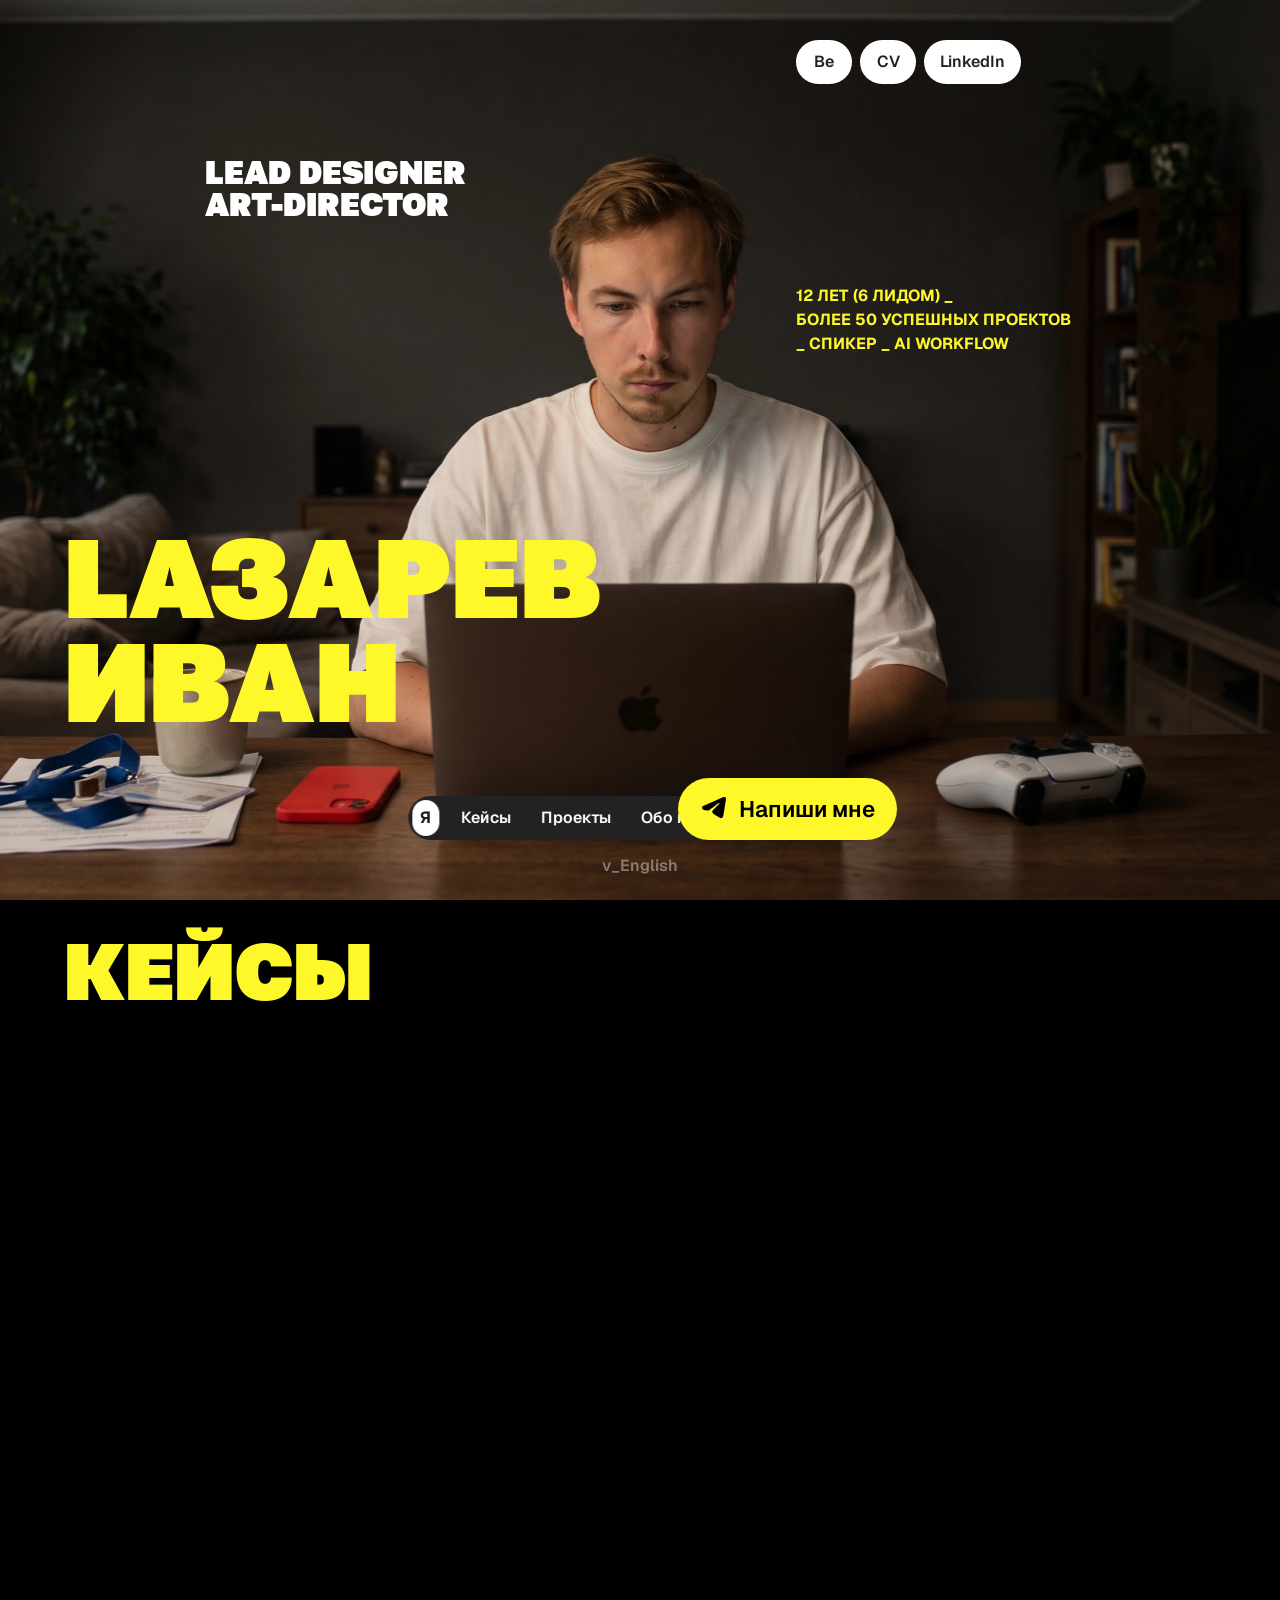
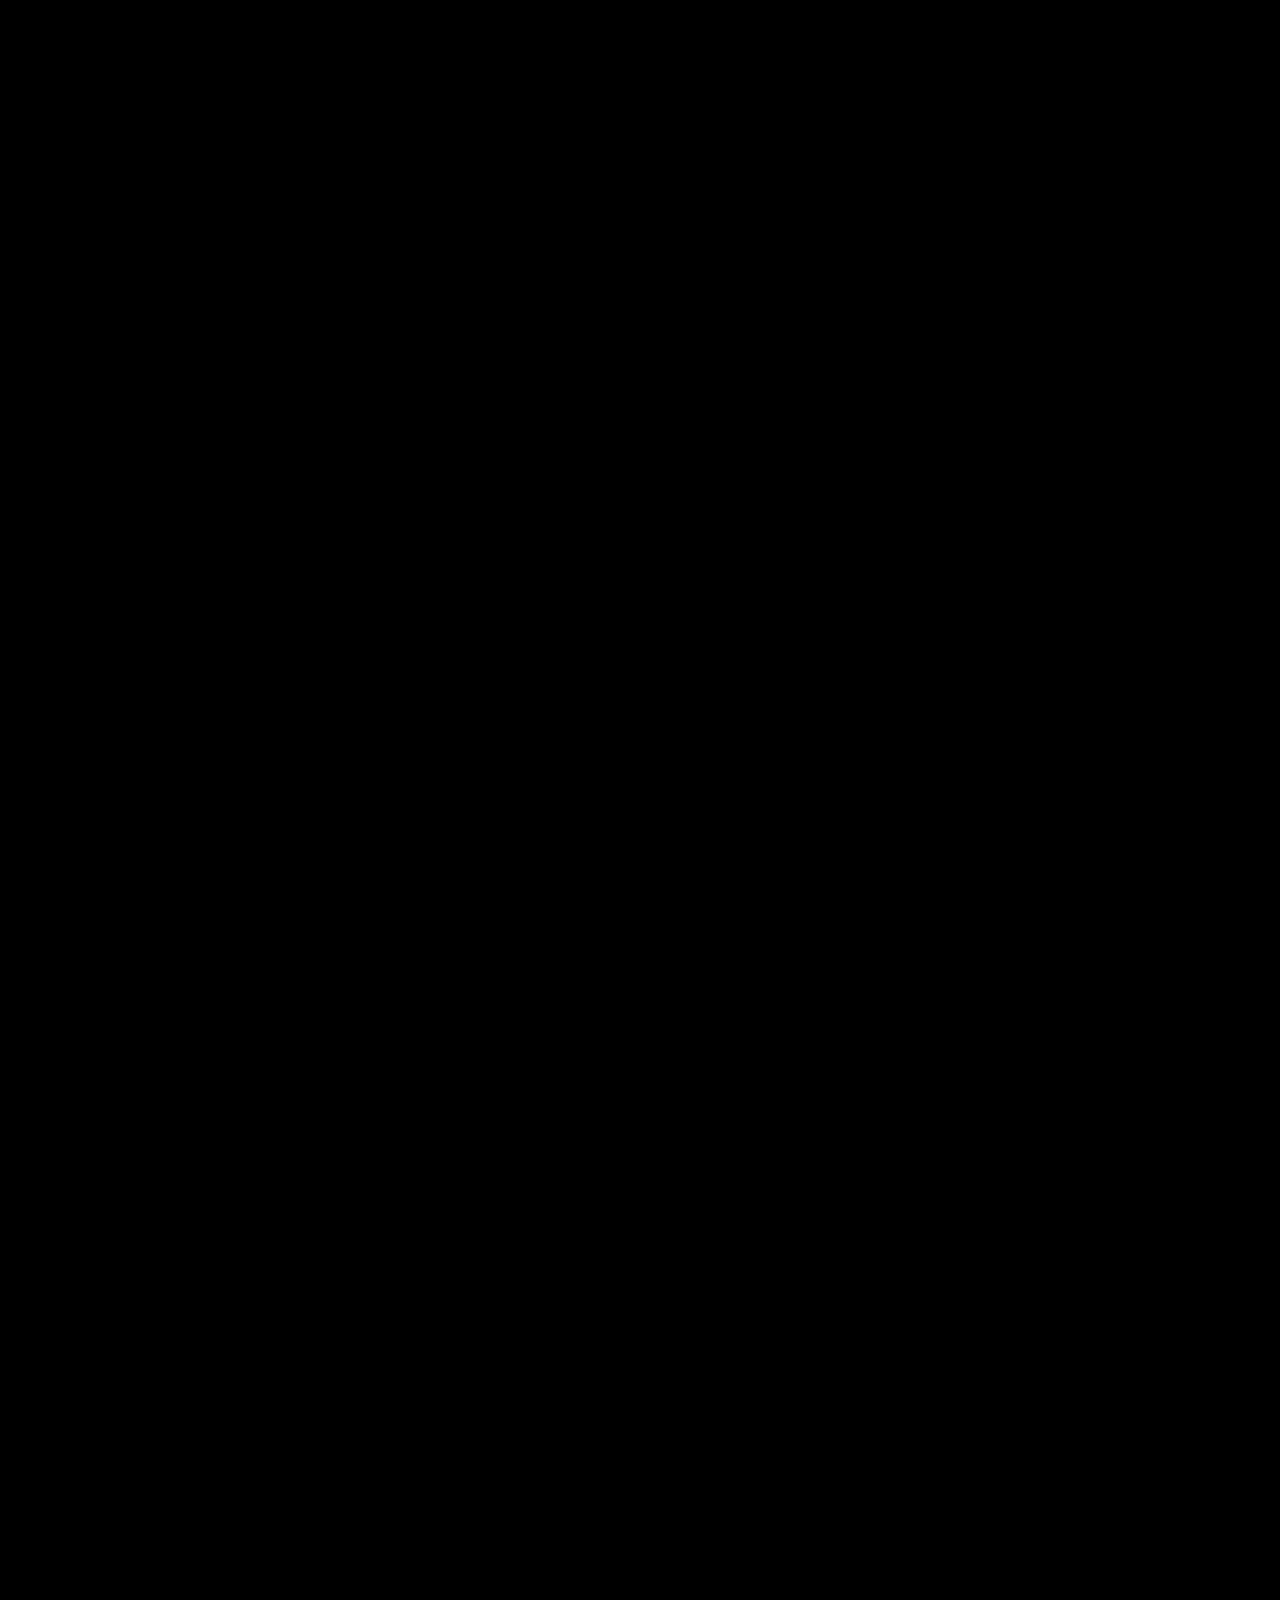
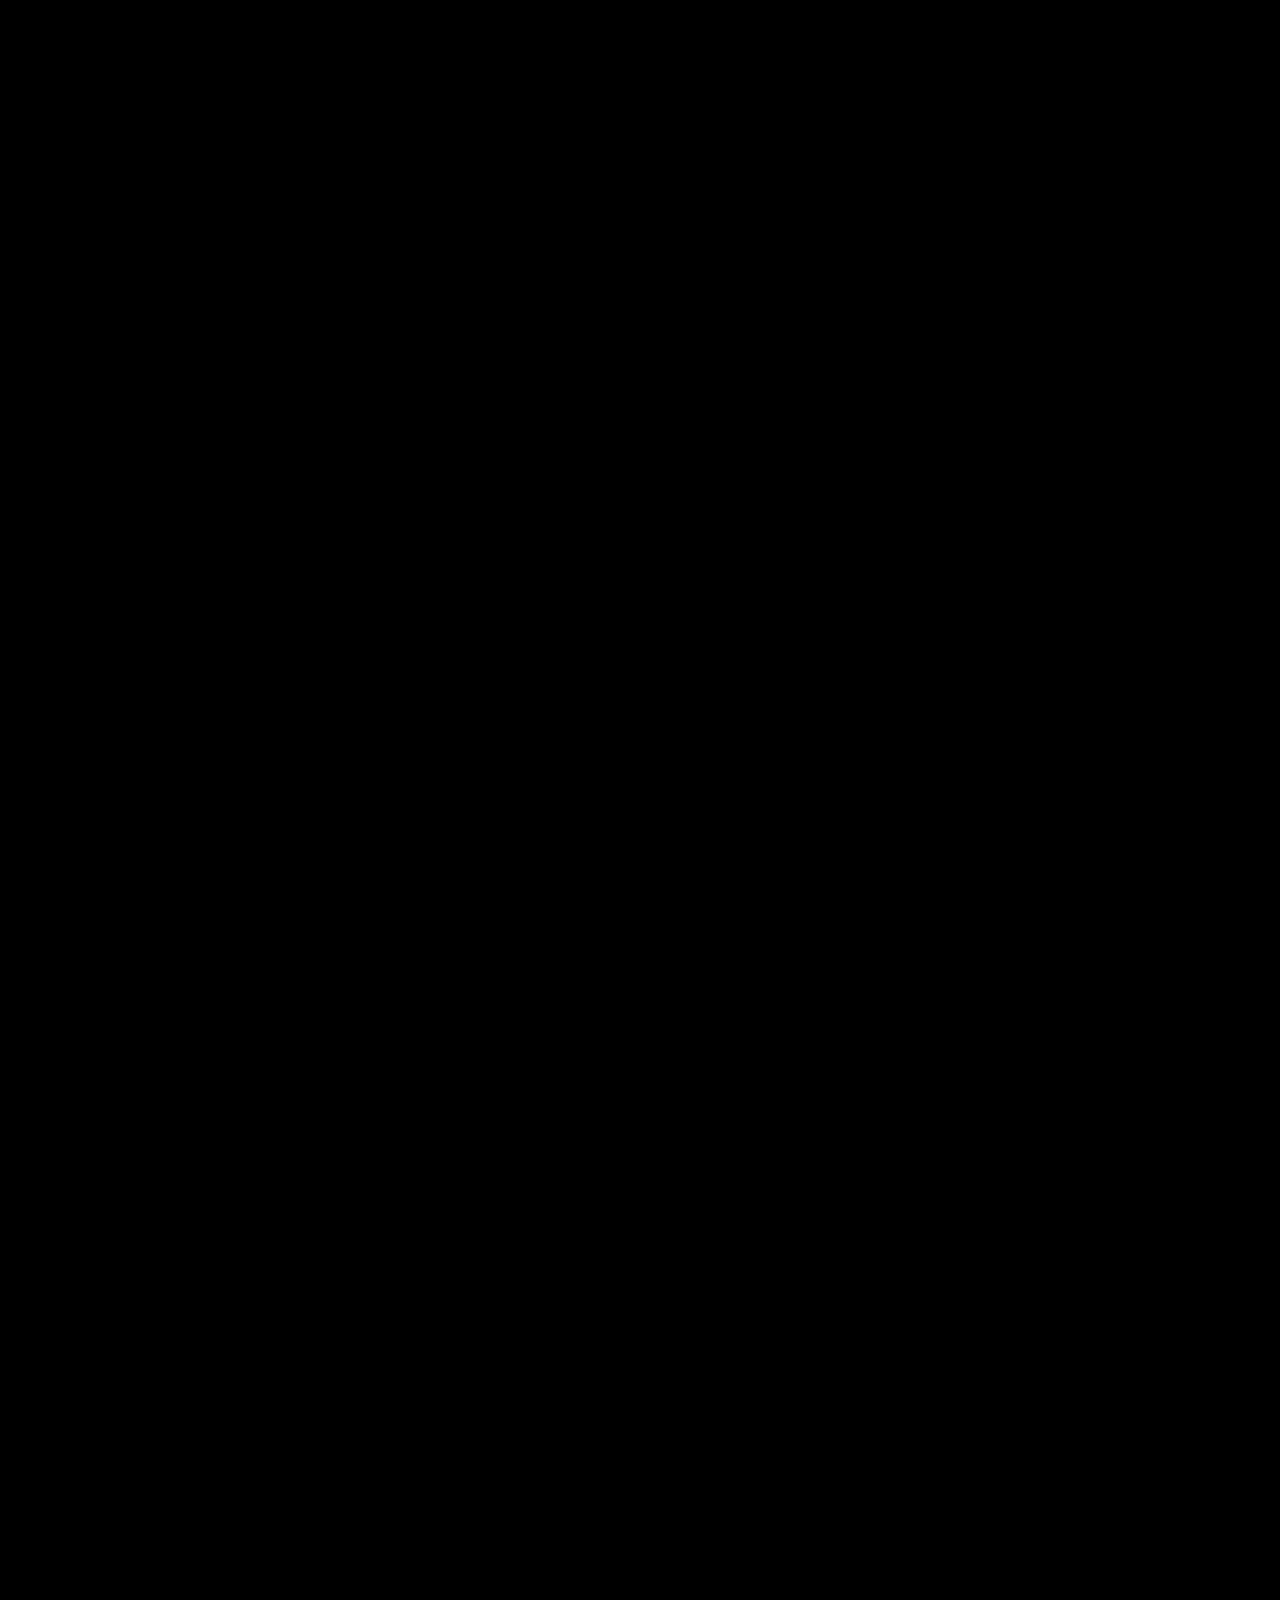
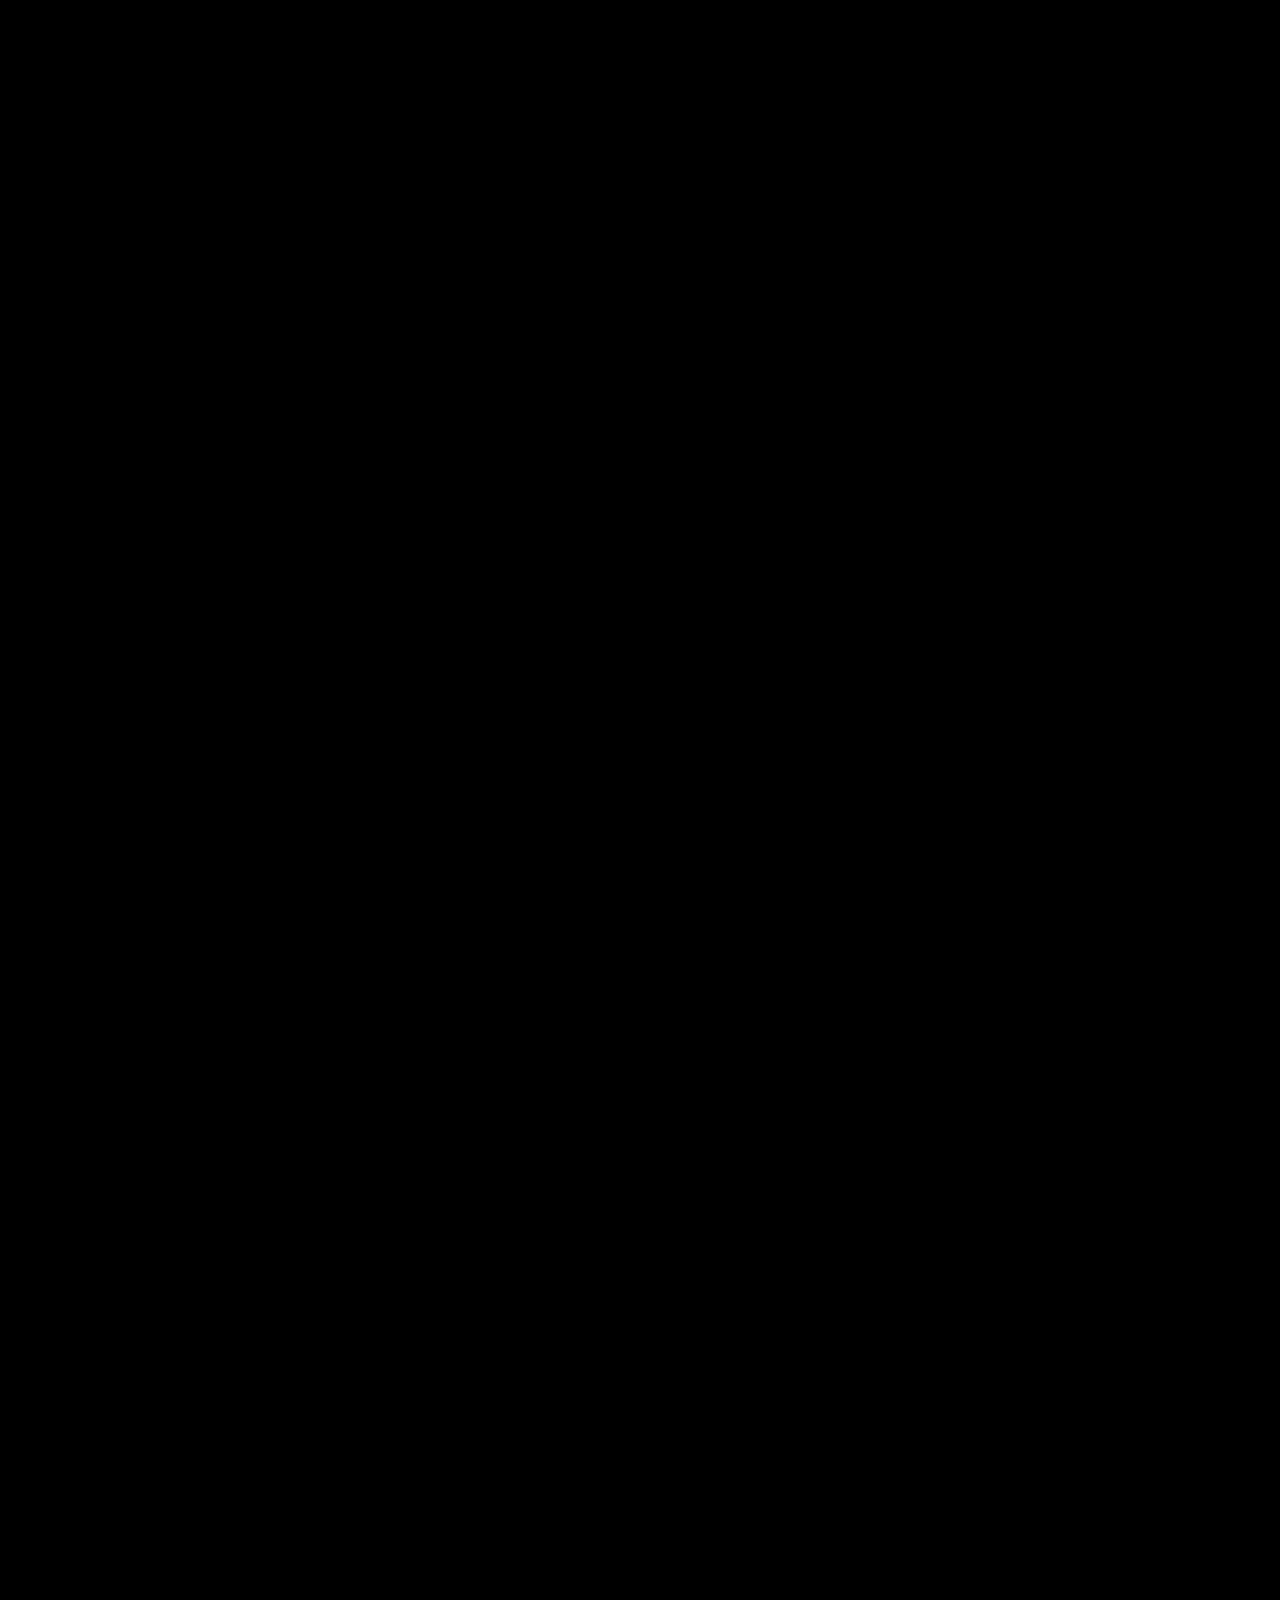
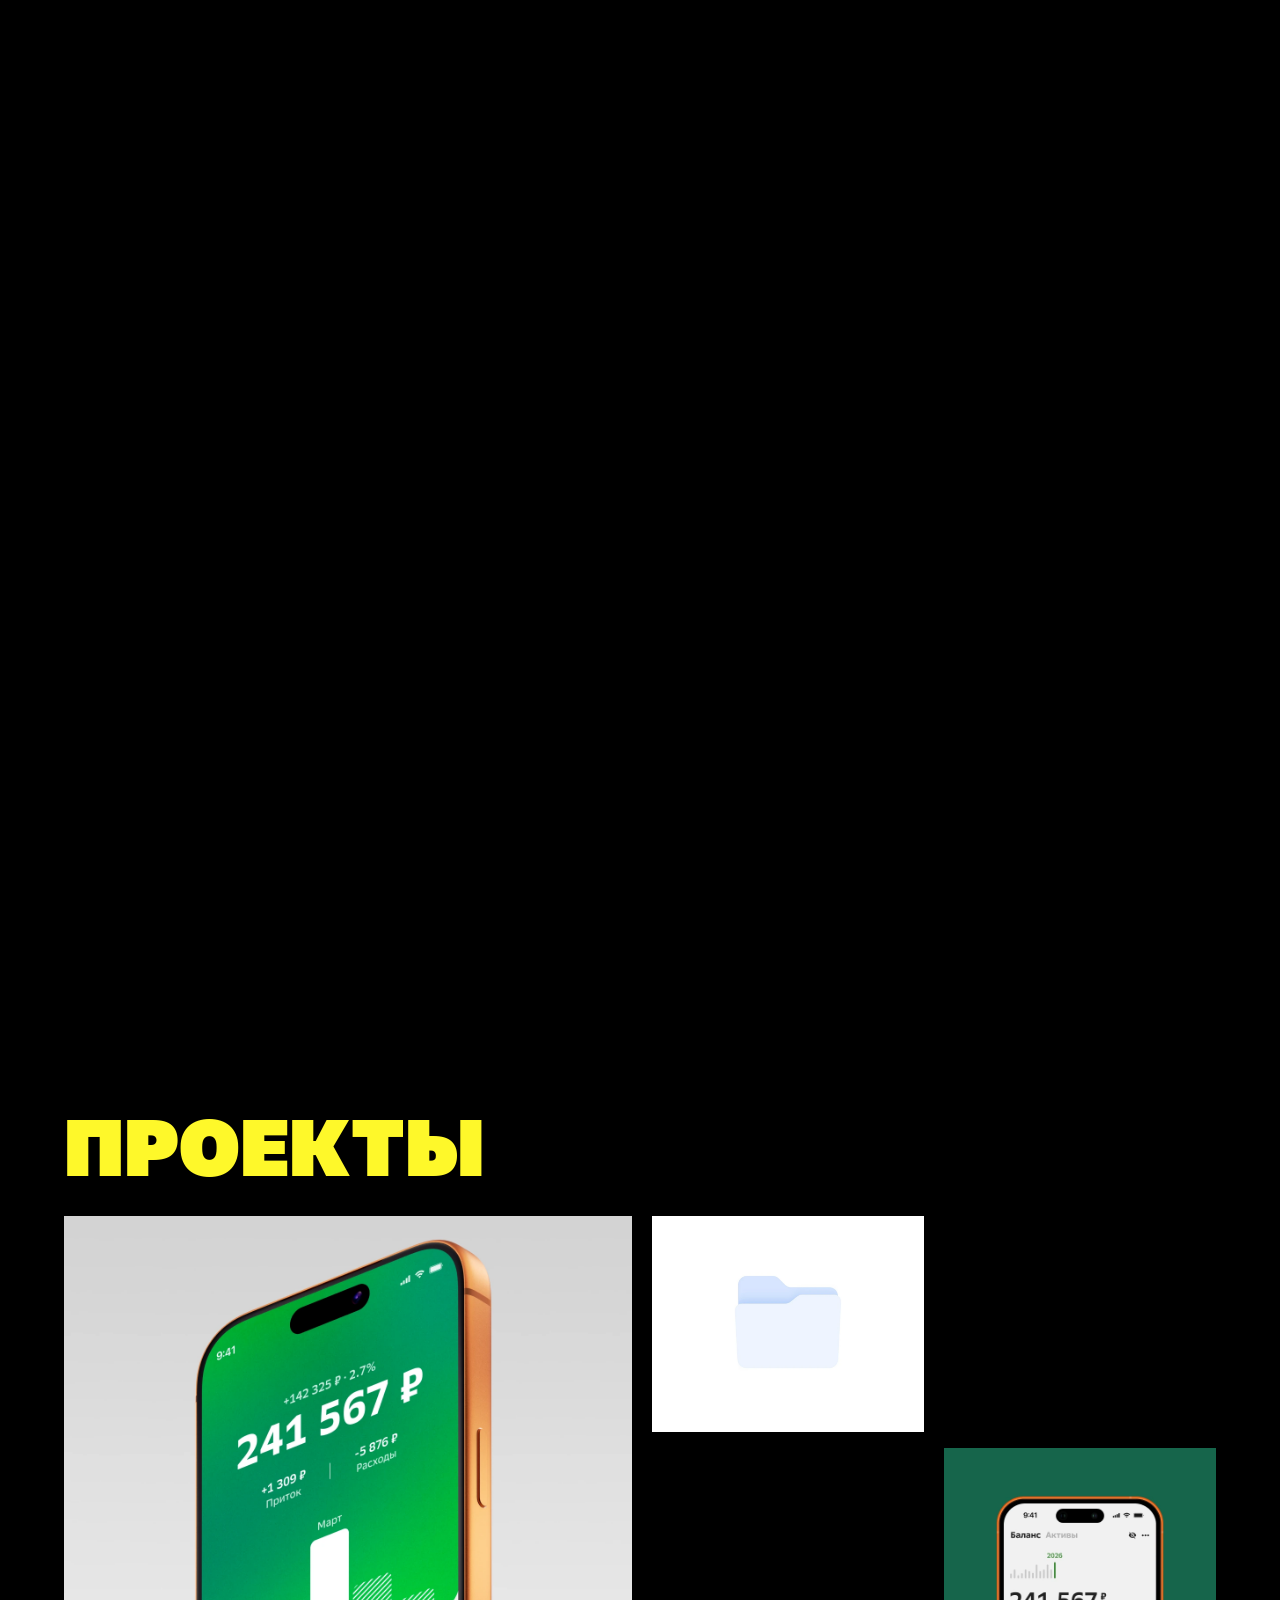
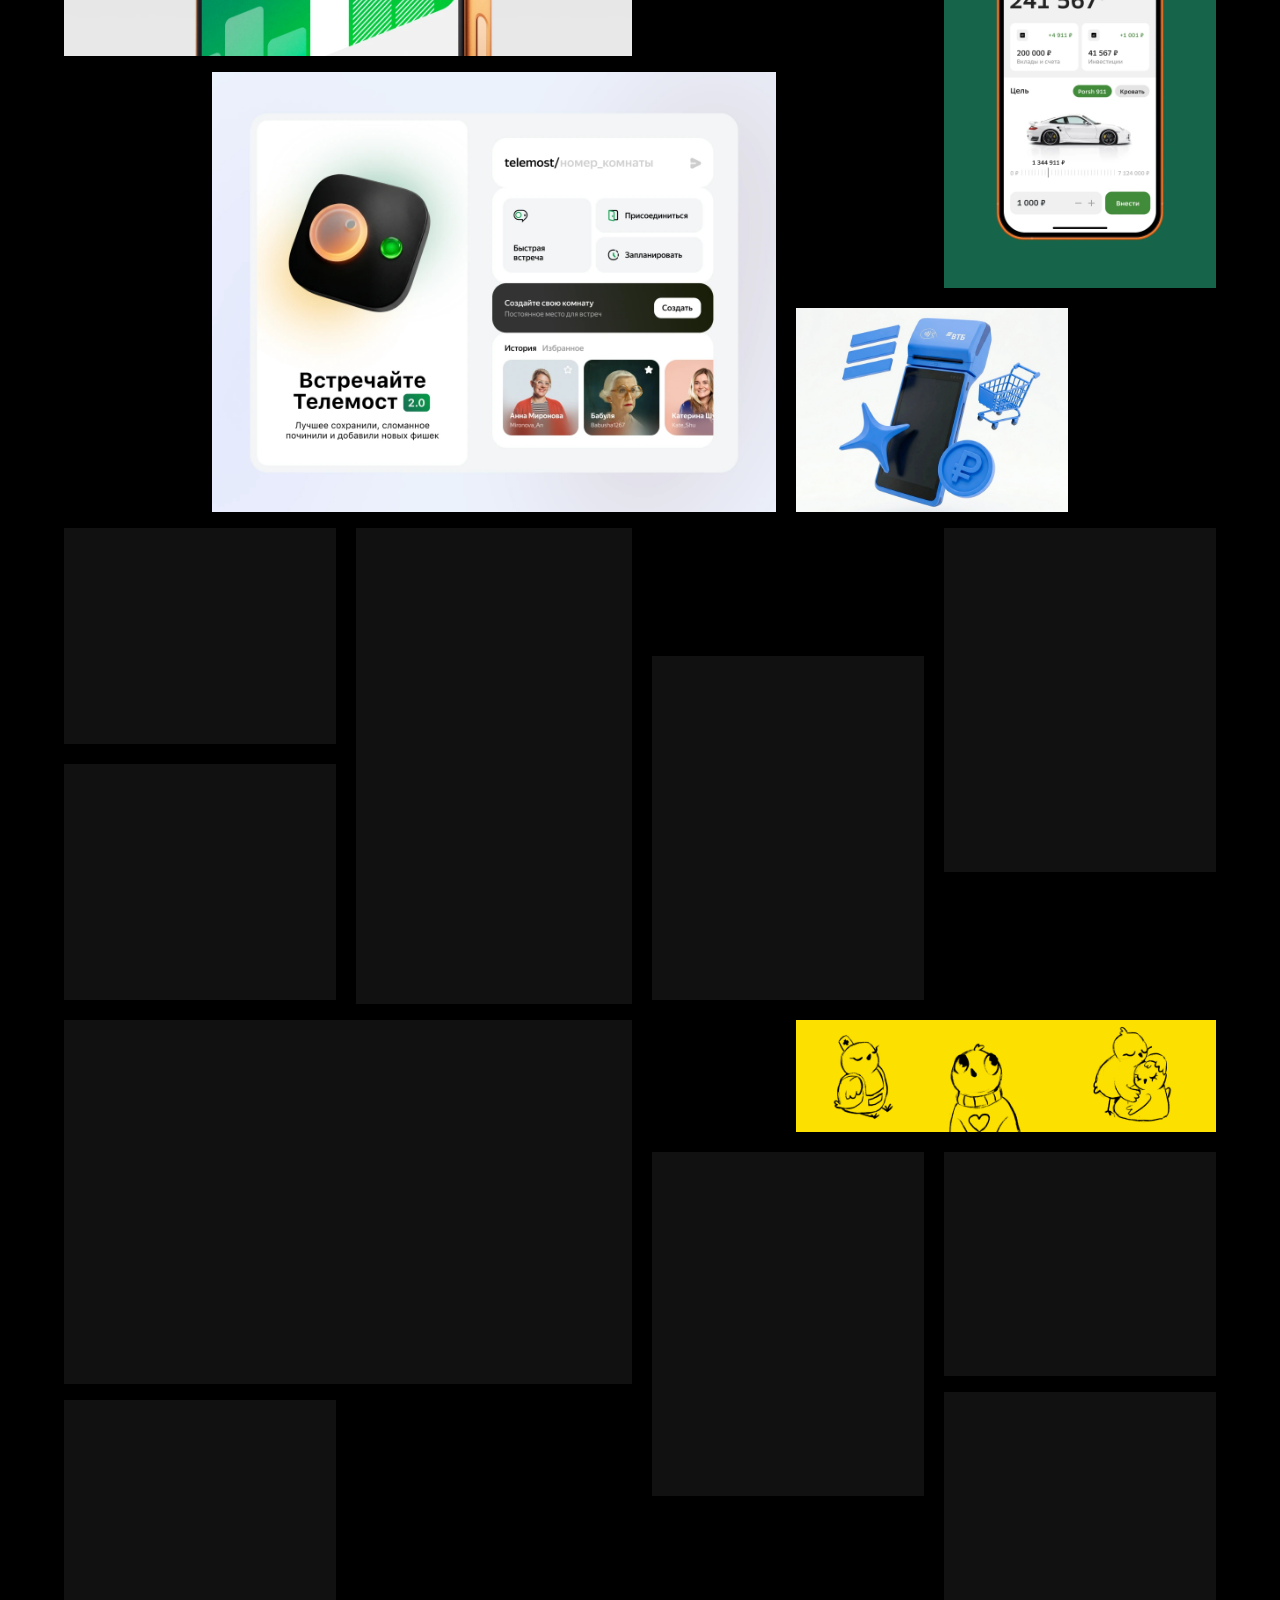
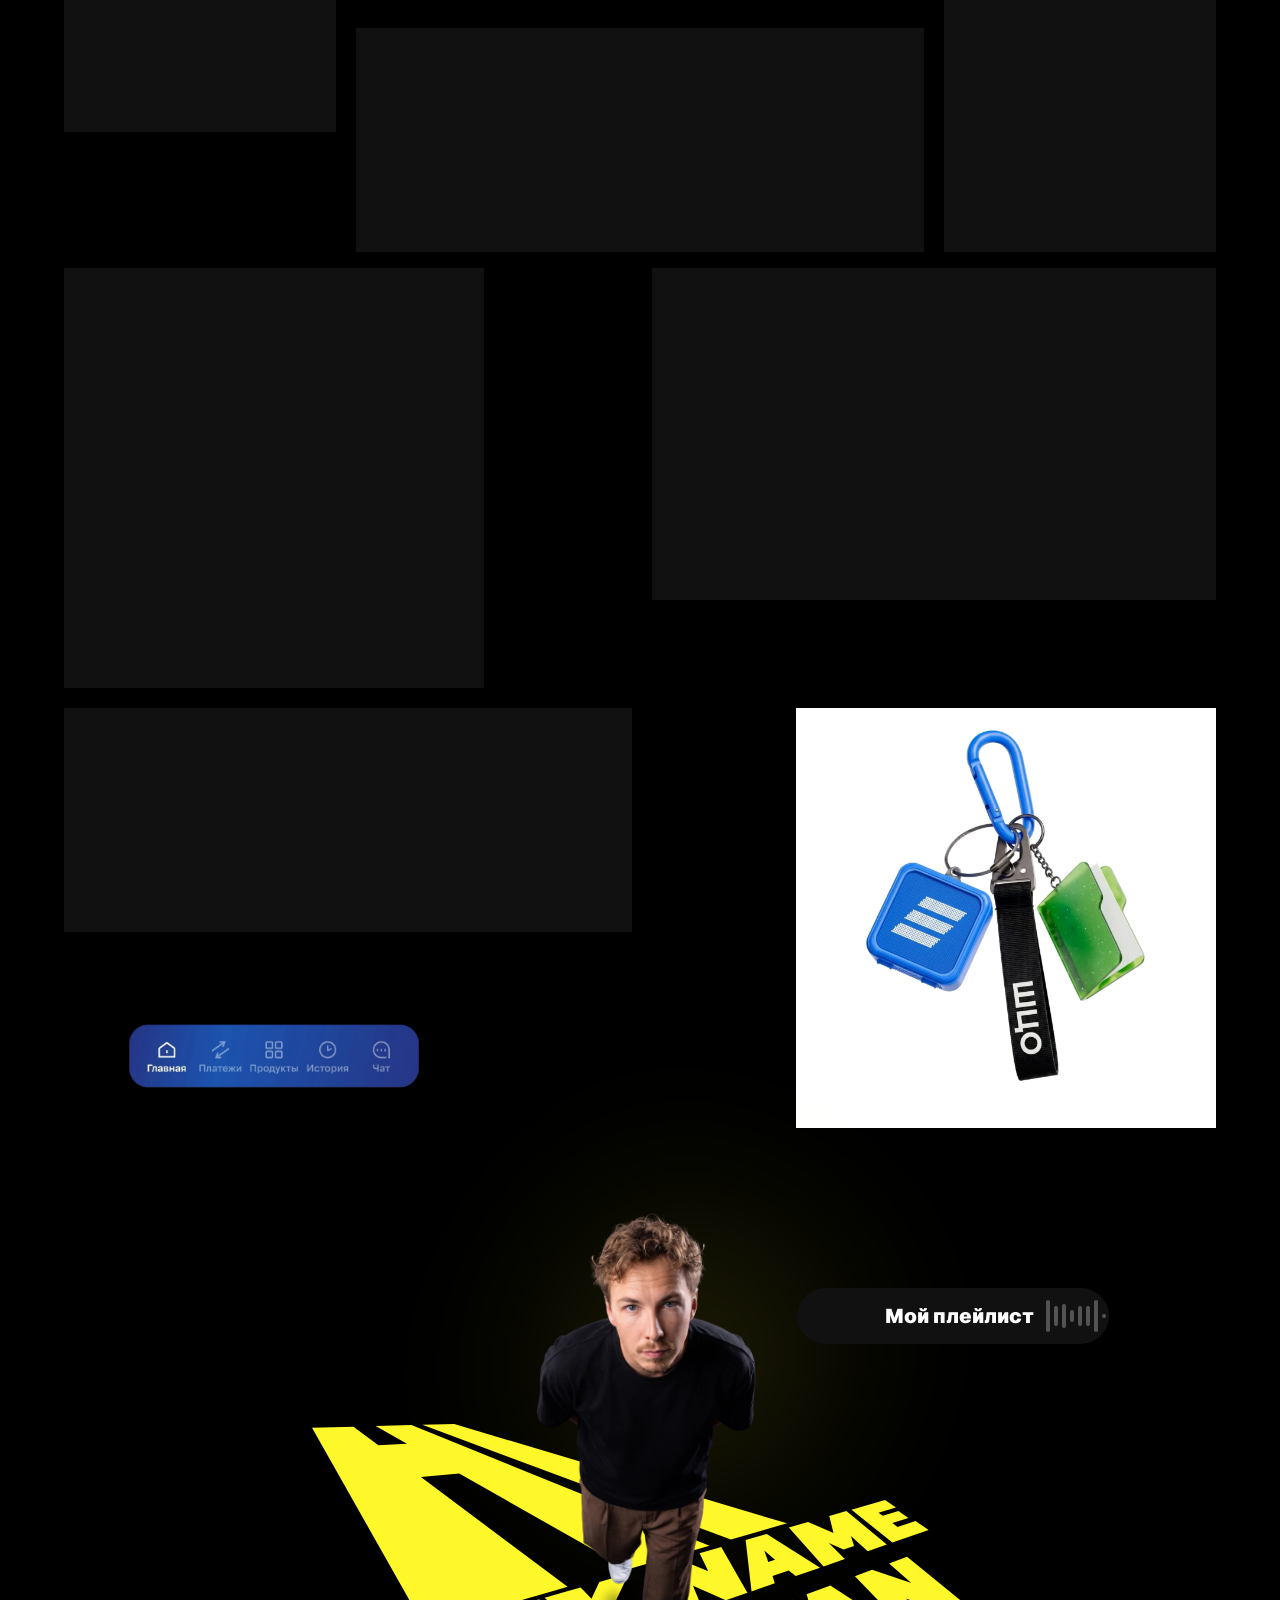
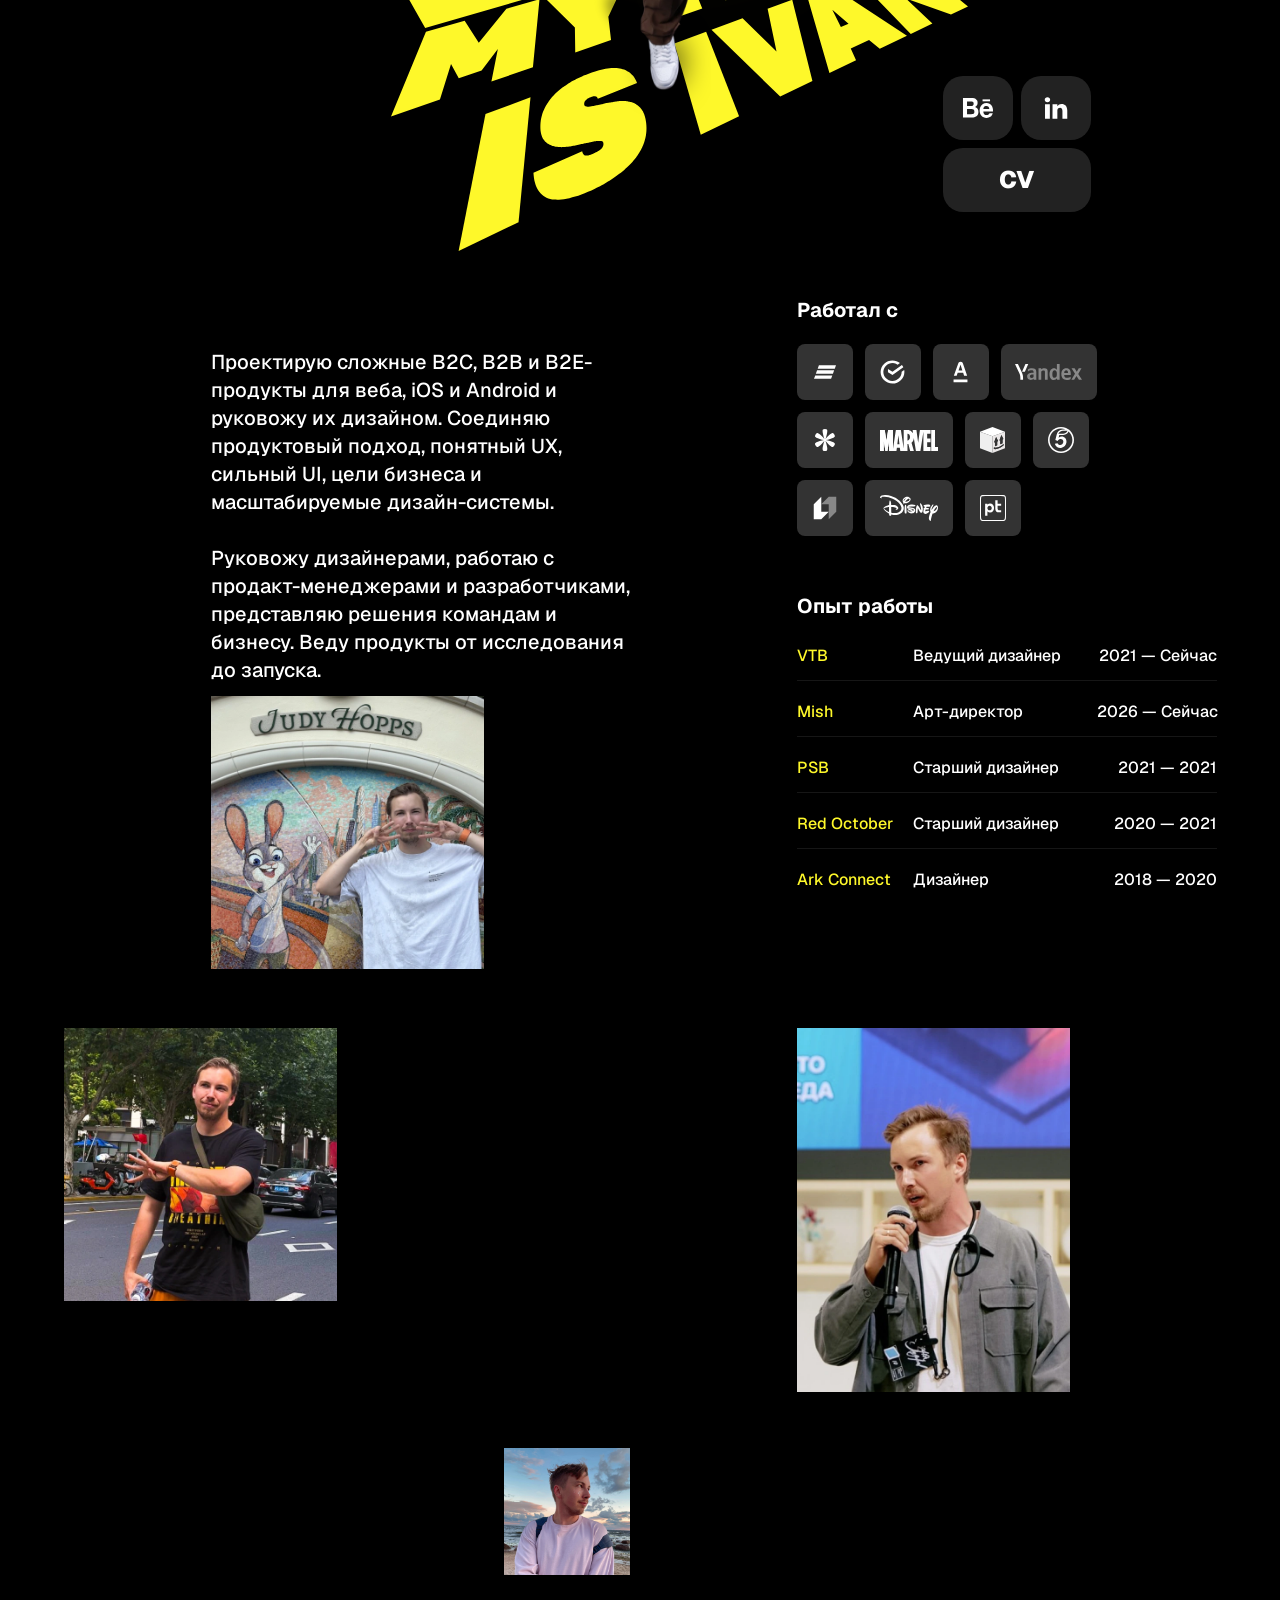
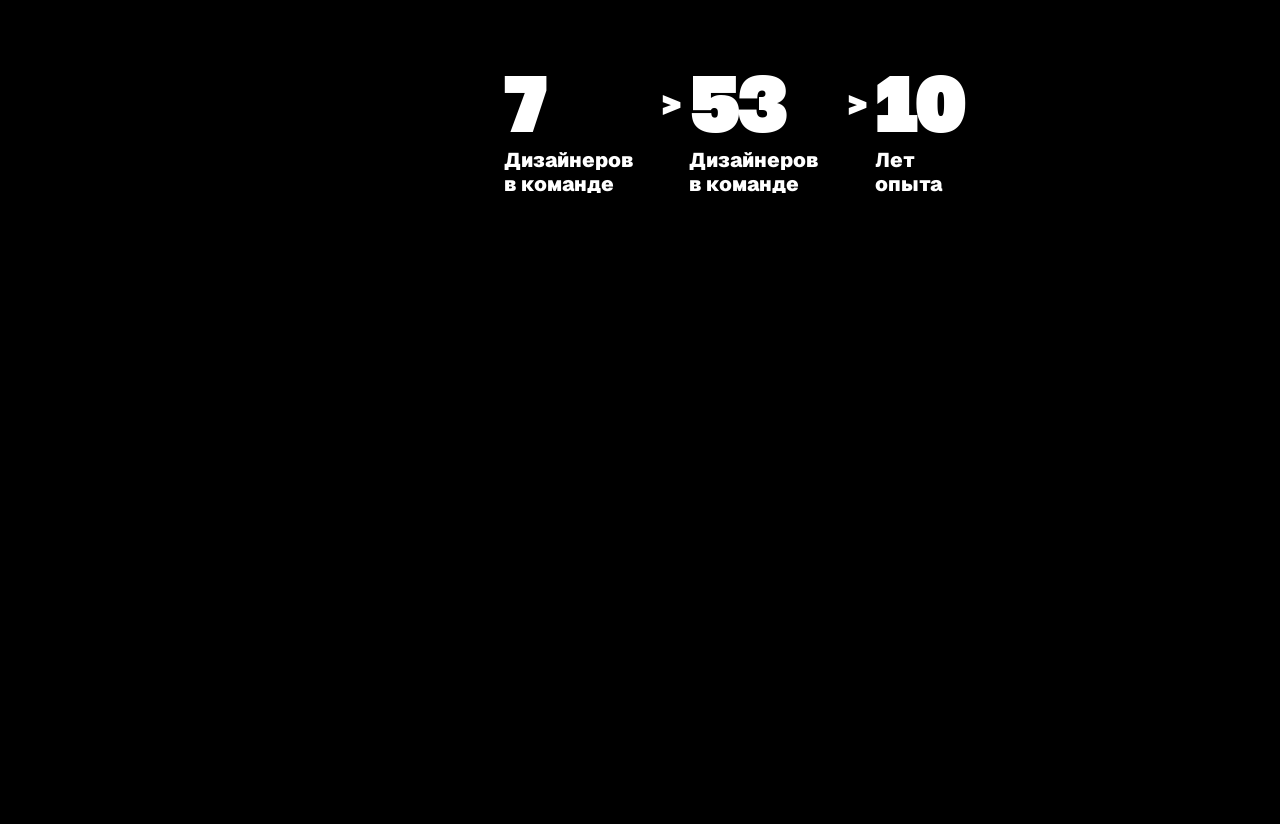
==== commit 90d3ba11: "Add files via upload" ====
--- a/index.html
+++ b/index.html
@@ -240,11 +240,52 @@
   .cases .case-icon,
   .cases .case-copy h3 { transition: none; }
 }
+
+/* Mobile chrome and hero share the visible viewport; document flow stays stable. */
+@media (max-width: 1023px) {
+  :root { --dock-bottom: var(--mobile-dock-bottom, 44px); }
+  .hero { height: var(--viewport-height); min-height: 0; }
+  .hero-content { height: min(100%, var(--visible-viewport-height, var(--viewport-height))); }
+  .hero-media-plane {
+    top: 0;
+    height: min(100%, var(--visible-viewport-height, var(--viewport-height)));
+    width: auto;
+    transform: translateX(-50%);
+  }
+  .hero-social { top: var(--hero-social-top, 40px); right: var(--gutter); }
+  .hero-facts {
+    top: var(--hero-facts-top, 116px);
+    left: var(--gutter);
+    right: var(--gutter);
+    font-size: 14px;
+    line-height: 20px;
+    white-space: normal;
+  }
+  .hero-name {
+    left: var(--gutter);
+    top: auto;
+    bottom: var(--hero-name-bottom, calc(var(--dock-bottom) + 64px));
+  }
+  .hero-role {
+    left: var(--gutter);
+    top: auto;
+    bottom: var(--hero-role-bottom, calc(var(--dock-bottom) + 80px + var(--hero-name-line) * 2));
+    font-size: 20px;
+    line-height: 20px;
+  }
+  .dock { width: calc(100% - var(--gutter) * 2); }
+  .bottom-nav a { font-size: 13px; line-height: 20px; }
+  .bottom-nav.rubber-menu .nav-ink-copy { font-size: 13px; line-height: 20px; }
+  .language-switch { top: 44px; height: 24px; padding: 0 4px; font-size: 13px; line-height: 24px; }
+}
+@media (max-width: 1023px) and (orientation: landscape) {
+  .hero-facts { left: auto; max-width: calc(50% - 40px); }
+}
 </style>
   <script>document.documentElement.classList.add('js');window.PORTFOLIO_STYLES_READY=new Promise(function(resolve){window.__portfolioStylesLoaded=function(){requestAnimationFrame(function(){requestAnimationFrame(resolve);});};});</script>
   <link rel="preload" href="assets/optimized/site-extras.css?v=25bccf6e3341" as="style" onload="this.onload=null;this.rel='stylesheet';window.__portfolioStylesLoaded()">
   <noscript><link rel="stylesheet" href="assets/optimized/site-extras.css?v=25bccf6e3341"></noscript>
-  <script src="site.js?v=572211e66978" defer></script>
+  <script src="site.js?v=3ef91635f8c9" defer></script>
   
   
   
@@ -287,22 +328,22 @@
           <div class="cases-cards">
             <article class="case-card" data-case="0" data-case-url="" data-front tabindex="0" aria-hidden="false" aria-labelledby="case-1-title">
               <header class="case-copy"><span class="case-icon" aria-hidden="true"><svg width="20" height="20" viewBox="0 0 24 24" fill="none" stroke="currentColor" stroke-width="2" stroke-linecap="round" stroke-linejoin="round" aria-hidden="true" focusable="false"><path d="M14 3H6a2 2 0 0 0-2 2v14a2 2 0 0 0 2 2h12a2 2 0 0 0 2-2V9Zm0 0v6h6M8 13h8M8 17h5"/></svg></span><h3 id="case-1-title">ВТБ, разработка сервисов Справки и Наследники</h3></header>
-              <div class="case-image case-image-cover"><picture><source media="(max-width:1023px) and (min-height:560px) and (orientation:portrait)" width="1920" height="3120" srcset="[data-uri]" data-srcset="assets/optimized/case-vtb-services@mobile.webp?v=20ada6ec88e5"><img src="[data-uri]" data-src="assets/optimized/case-vtb-services@2x.webp?v=cc9503dfe576" data-media-state="preview" alt="Обложка ВТБ: сервисы справок и наследства на планшете над синим креслом" width="2000" height="1100" loading="lazy" decoding="async" draggable="false"></picture></div>
+              <div class="case-image case-image-cover"><picture><source media="(max-width:1023px) and (orientation:portrait)" width="1920" height="3120" srcset="[data-uri]" data-srcset="assets/optimized/case-vtb-services@mobile.webp?v=20ada6ec88e5"><img src="[data-uri]" data-src="assets/optimized/case-vtb-services@2x.webp?v=cc9503dfe576" data-media-state="preview" alt="Обложка ВТБ: сервисы справок и наследства на планшете над синим креслом" width="2000" height="1100" loading="lazy" decoding="async" draggable="false"></picture></div>
               <span class="case-shade" aria-hidden="true"></span>
             </article>
             <article class="case-card" data-case="1" data-case-url=""  tabindex="-1" aria-hidden="true" aria-labelledby="case-2-title">
               <header class="case-copy"><span class="case-icon" aria-hidden="true"><svg width="20" height="20" viewBox="0 0 24 24" fill="none" stroke="currentColor" stroke-width="2" stroke-linecap="round" stroke-linejoin="round" aria-hidden="true" focusable="false"><path d="M12 5v14M5 12h14"/></svg></span><h3 id="case-2-title">Praxium*, разработка клиники нового поколения</h3></header>
-              <div class="case-image case-image-cover"><picture><source media="(max-width:1023px) and (min-height:560px) and (orientation:portrait)" width="1920" height="3120" srcset="[data-uri]" data-srcset="assets/optimized/case-praxium@mobile.webp?v=e8da4015f3c5"><img src="[data-uri]" data-src="assets/optimized/case-praxium@2x.webp?v=e0a3b3a64fee" data-media-state="preview" alt="Обложка Praxium: клиника нового поколения, врачи и мобильный сайт" width="2000" height="1100" loading="lazy" decoding="async" draggable="false"></picture></div>
+              <div class="case-image case-image-cover"><picture><source media="(max-width:1023px) and (orientation:portrait)" width="1920" height="3120" srcset="[data-uri]" data-srcset="assets/optimized/case-praxium@mobile.webp?v=e8da4015f3c5"><img src="[data-uri]" data-src="assets/optimized/case-praxium@2x.webp?v=e0a3b3a64fee" data-media-state="preview" alt="Обложка Praxium: клиника нового поколения, врачи и мобильный сайт" width="2000" height="1100" loading="lazy" decoding="async" draggable="false"></picture></div>
               <span class="case-shade" aria-hidden="true"></span>
             </article>
             <article class="case-card" data-case="2" data-case-url=""  tabindex="-1" aria-hidden="true" aria-labelledby="case-3-title">
               <header class="case-copy"><span class="case-icon" aria-hidden="true"><svg width="20" height="20" viewBox="0 0 24 24" fill="none" stroke="currentColor" stroke-width="2" stroke-linecap="round" stroke-linejoin="round" aria-hidden="true" focusable="false"><rect x="3" y="5" width="18" height="14" rx="2"/><path d="M3 10h18M7 15h4"/></svg></span><h3 id="case-3-title">ВТБ, Концепт вертикали карты и ВТБ Pay</h3></header>
-              <div class="case-image case-image-cover"><picture><source media="(max-width:1023px) and (min-height:560px) and (orientation:portrait)" width="1920" height="3120" srcset="[data-uri]" data-srcset="assets/optimized/case-vtb-pay@mobile.webp?v=faba377305d0"><img src="[data-uri]" data-src="assets/optimized/case-vtb-pay@2x.webp?v=e9c11b75e051" data-media-state="preview" alt="Обложка ВТБ: интерфейсы банковской карты и ВТБ Pay на трёх мобильных экранах" width="2000" height="1100" loading="lazy" decoding="async" draggable="false"></picture></div>
+              <div class="case-image case-image-cover"><picture><source media="(max-width:1023px) and (orientation:portrait)" width="1920" height="3120" srcset="[data-uri]" data-srcset="assets/optimized/case-vtb-pay@mobile.webp?v=faba377305d0"><img src="[data-uri]" data-src="assets/optimized/case-vtb-pay@2x.webp?v=e9c11b75e051" data-media-state="preview" alt="Обложка ВТБ: интерфейсы банковской карты и ВТБ Pay на трёх мобильных экранах" width="2000" height="1100" loading="lazy" decoding="async" draggable="false"></picture></div>
               <span class="case-shade" aria-hidden="true"></span>
             </article>
             <article class="case-card" data-case="3" data-case-url=""  tabindex="-1" aria-hidden="true" aria-labelledby="case-4-title">
               <header class="case-copy"><span class="case-icon" aria-hidden="true"><svg width="20" height="20" viewBox="0 0 24 24" fill="none" stroke="currentColor" stroke-width="2" stroke-linecap="round" stroke-linejoin="round" aria-hidden="true" focusable="false"><path d="M21 11.5a8.38 8.38 0 0 1-.9 3.8 8.5 8.5 0 0 1-7.6 4.7 8.38 8.38 0 0 1-3.8-.9L3 21l1.9-5.7a8.38 8.38 0 0 1-.9-3.8 8.5 8.5 0 0 1 4.7-7.6 8.38 8.38 0 0 1 3.8-.9h.5a8.48 8.48 0 0 1 8 8Z"/></svg></span><h3 id="case-4-title">SMS-MAN, Редизайн международного сервиса</h3></header>
-              <div class="case-image case-image-cover"><picture><source media="(max-width:1023px) and (min-height:560px) and (orientation:portrait)" width="1920" height="3120" srcset="[data-uri]" data-srcset="assets/optimized/case-sms-man@mobile.webp?v=bbf5509aa1af"><img src="[data-uri]" data-src="assets/optimized/case-sms-man@2x.webp?v=d7d2c51b2e3e" data-media-state="preview" alt="Обложка SMS-MAN: международный сервис на ноутбуке и объёмные иконки мессенджеров" width="2000" height="1100" loading="lazy" decoding="async" draggable="false"></picture></div>
+              <div class="case-image case-image-cover"><picture><source media="(max-width:1023px) and (orientation:portrait)" width="1920" height="3120" srcset="[data-uri]" data-srcset="assets/optimized/case-sms-man@mobile.webp?v=bbf5509aa1af"><img src="[data-uri]" data-src="assets/optimized/case-sms-man@2x.webp?v=d7d2c51b2e3e" data-media-state="preview" alt="Обложка SMS-MAN: международный сервис на ноутбуке и объёмные иконки мессенджеров" width="2000" height="1100" loading="lazy" decoding="async" draggable="false"></picture></div>
               <span class="case-shade" aria-hidden="true"></span>
             </article>
           </div>
@@ -319,7 +360,7 @@
     <div class="dock hero-enter">
       <nav class="bottom-nav" aria-label="Разделы портфолио">
         <span class="nav-indicator" aria-hidden="true"></span>
-        <a href="#me" aria-current="location">Иван</a><a href="#cases" >Кейсы</a><a href="#projects" >Проекты</a><a href="#about" >Обо мне</a>
+        <a href="#me" aria-current="location">Я</a><a href="#cases" >Кейсы</a><a href="#projects" >Проекты</a><a href="#about" >Обо мне</a>
       </nav>
       <span class="contact-origin" aria-hidden="true"></span>
       <a class="language-switch" href="en.html" lang="en" hreflang="en" aria-label="Открыть английскую версию">v_English</a>
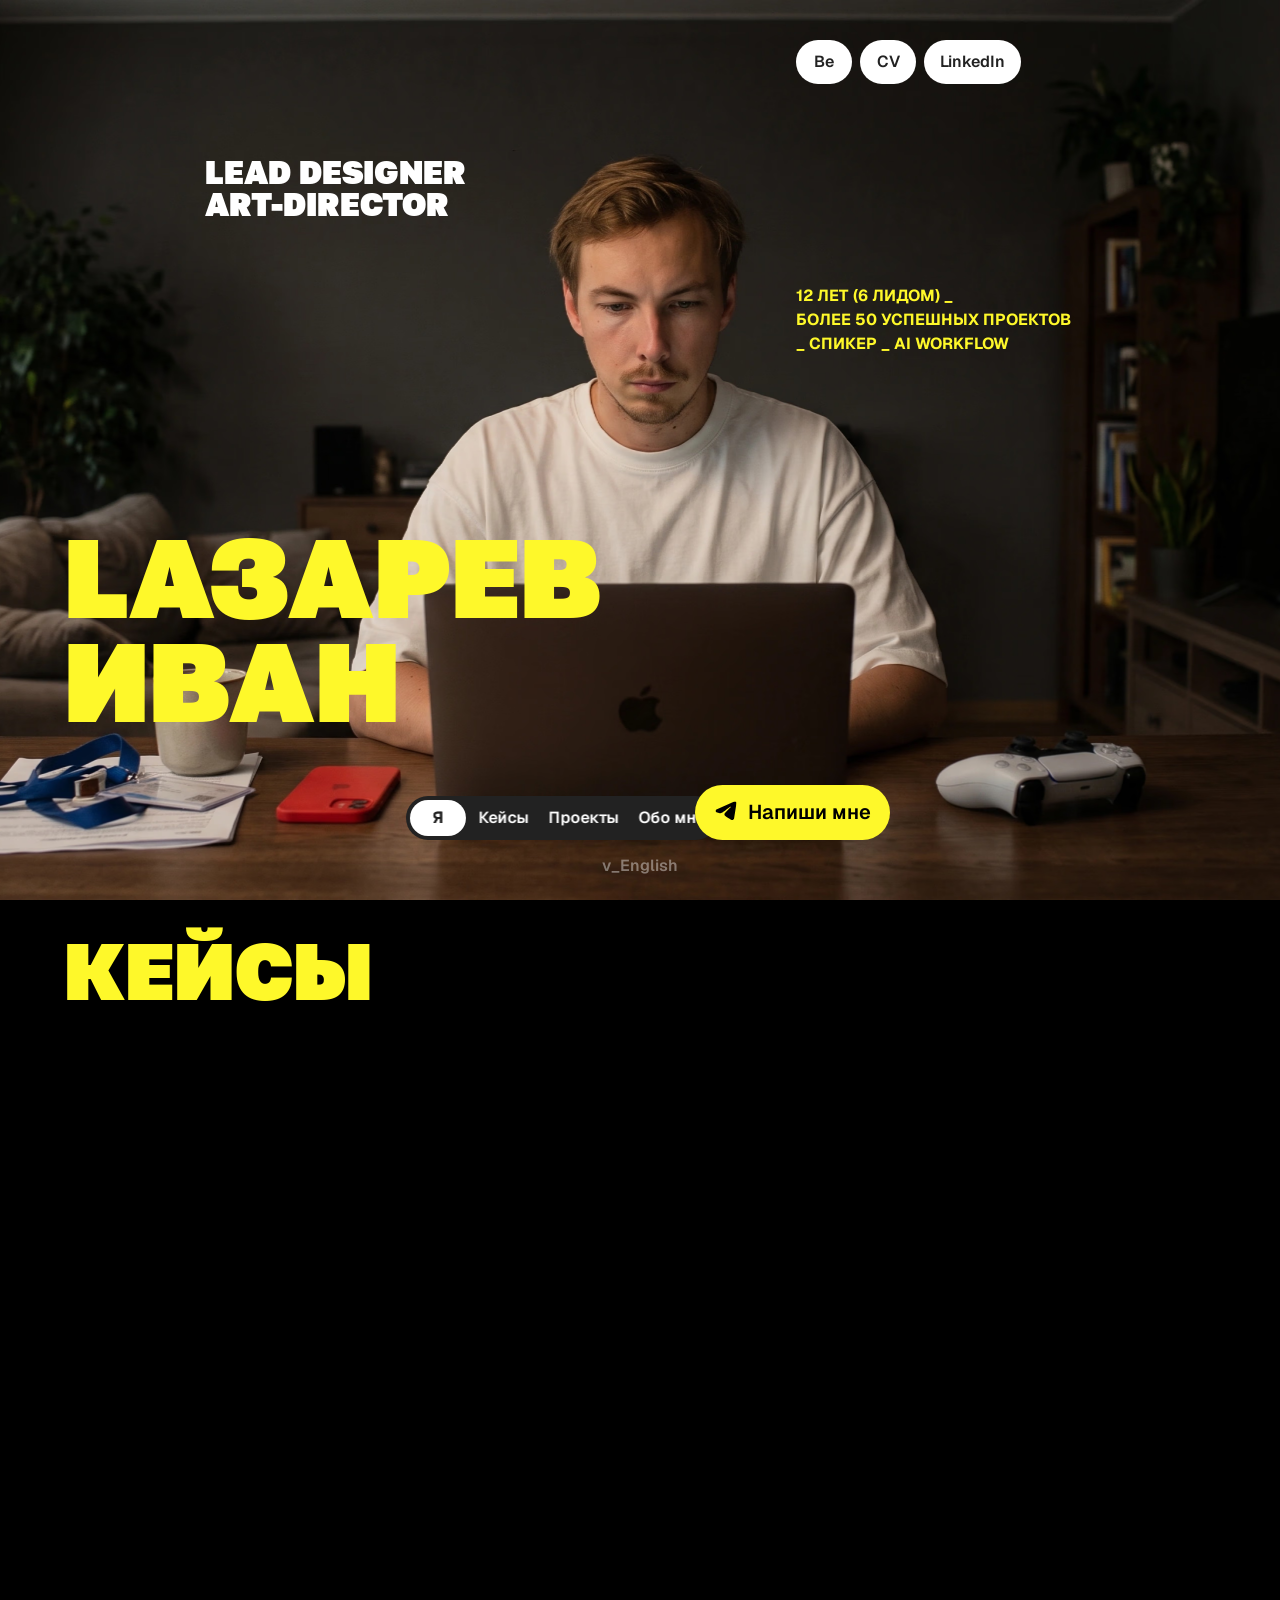
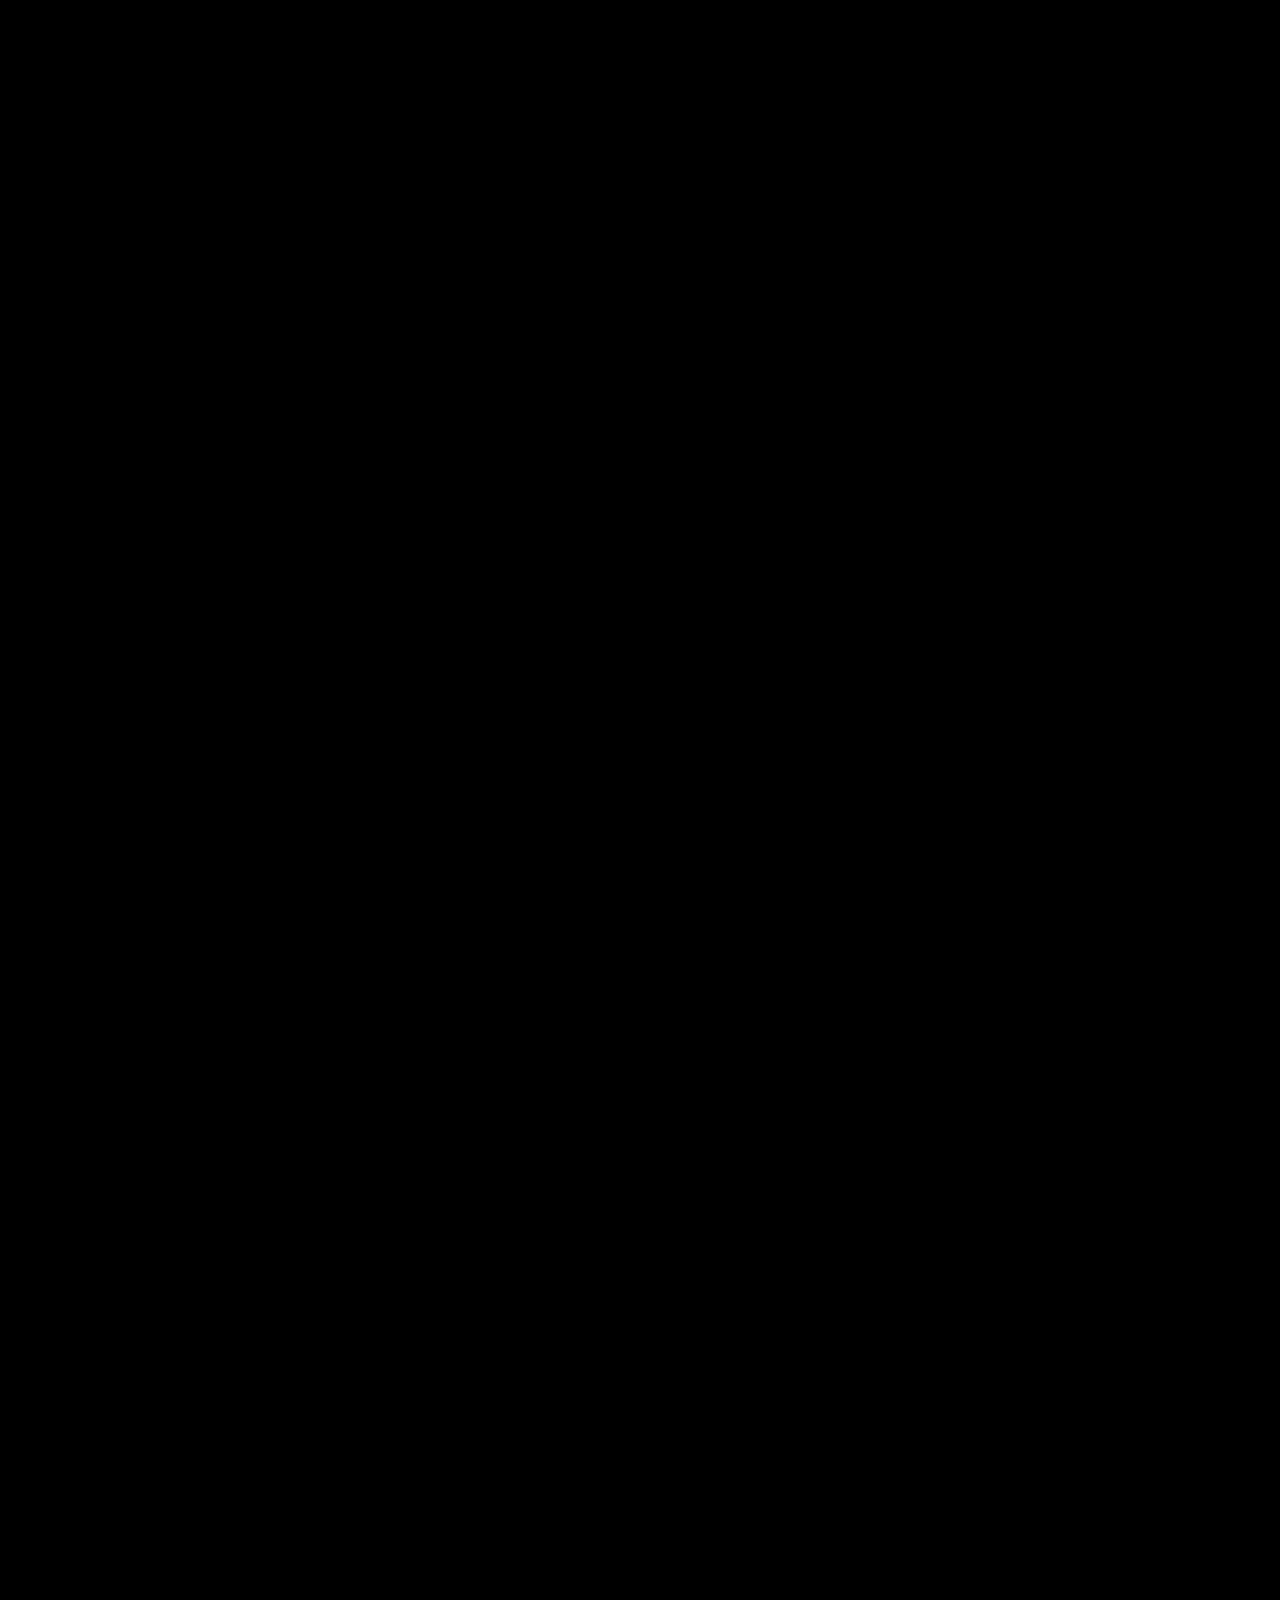
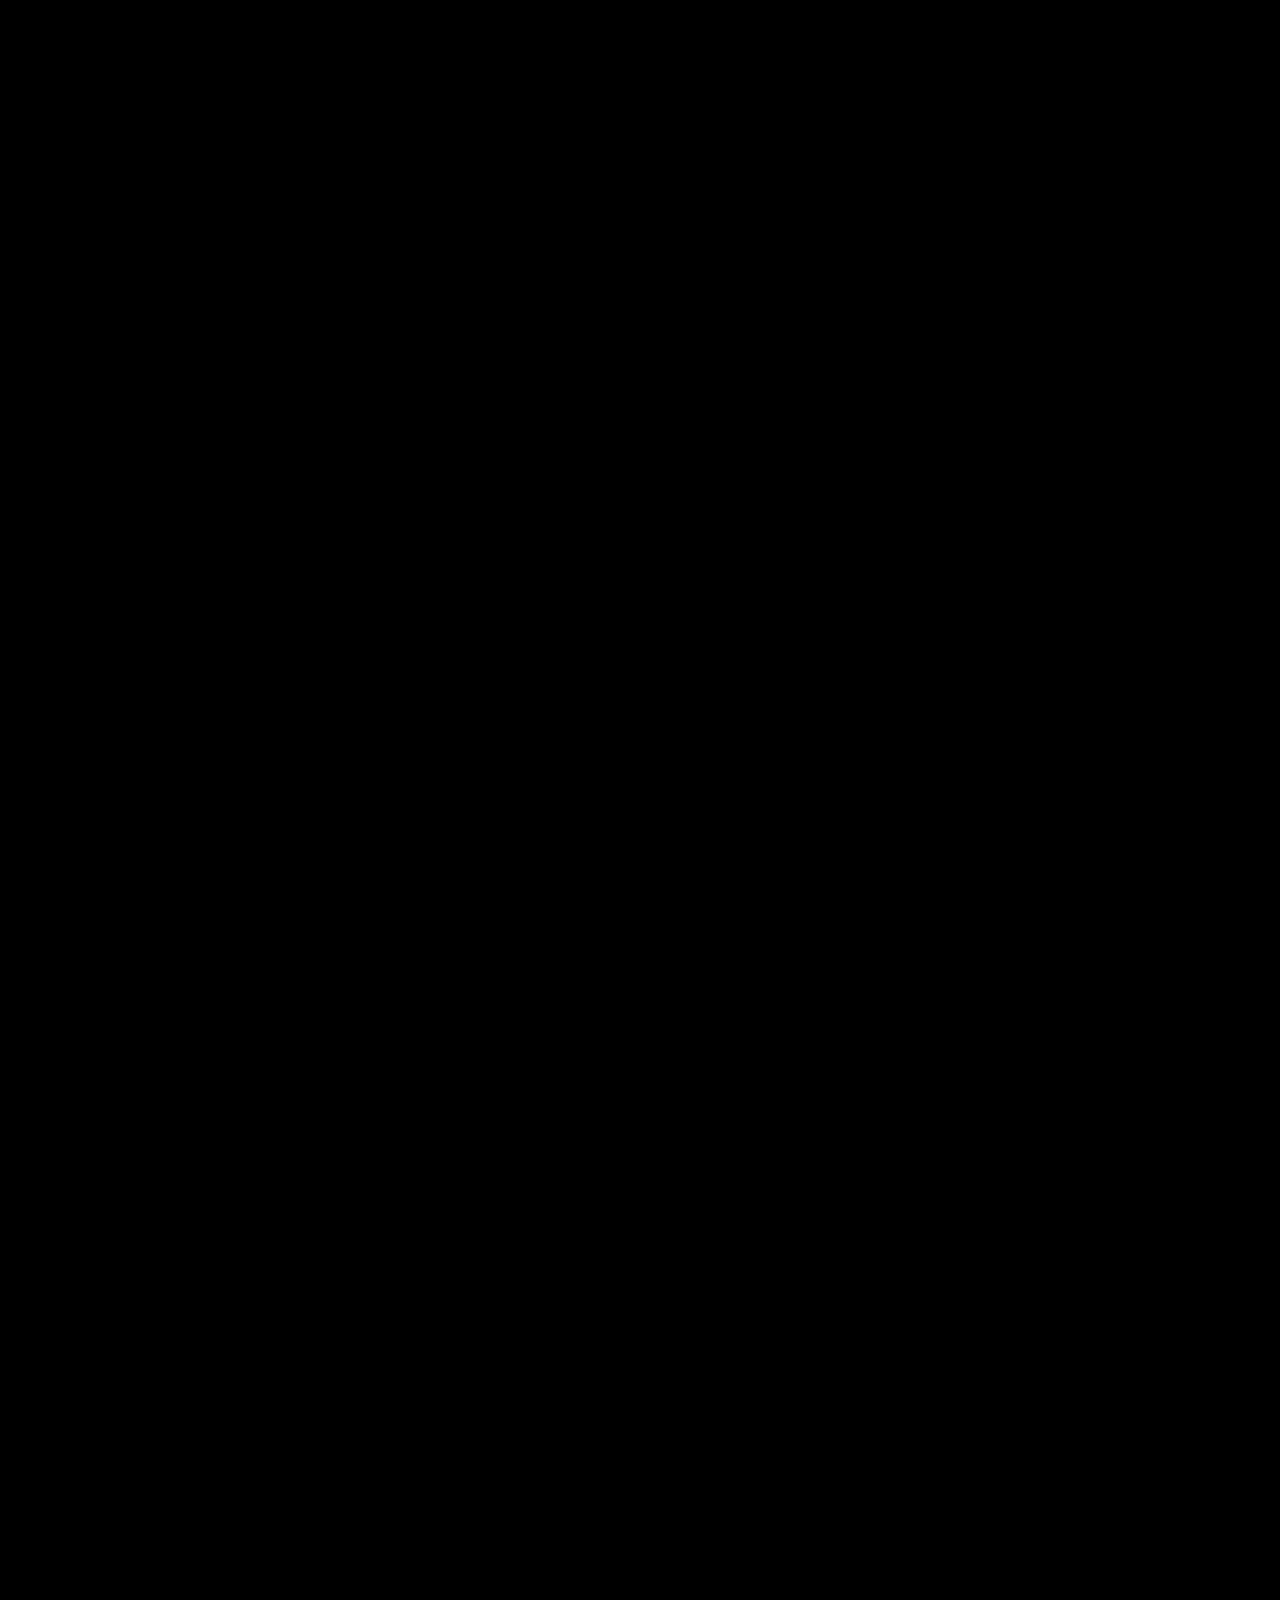
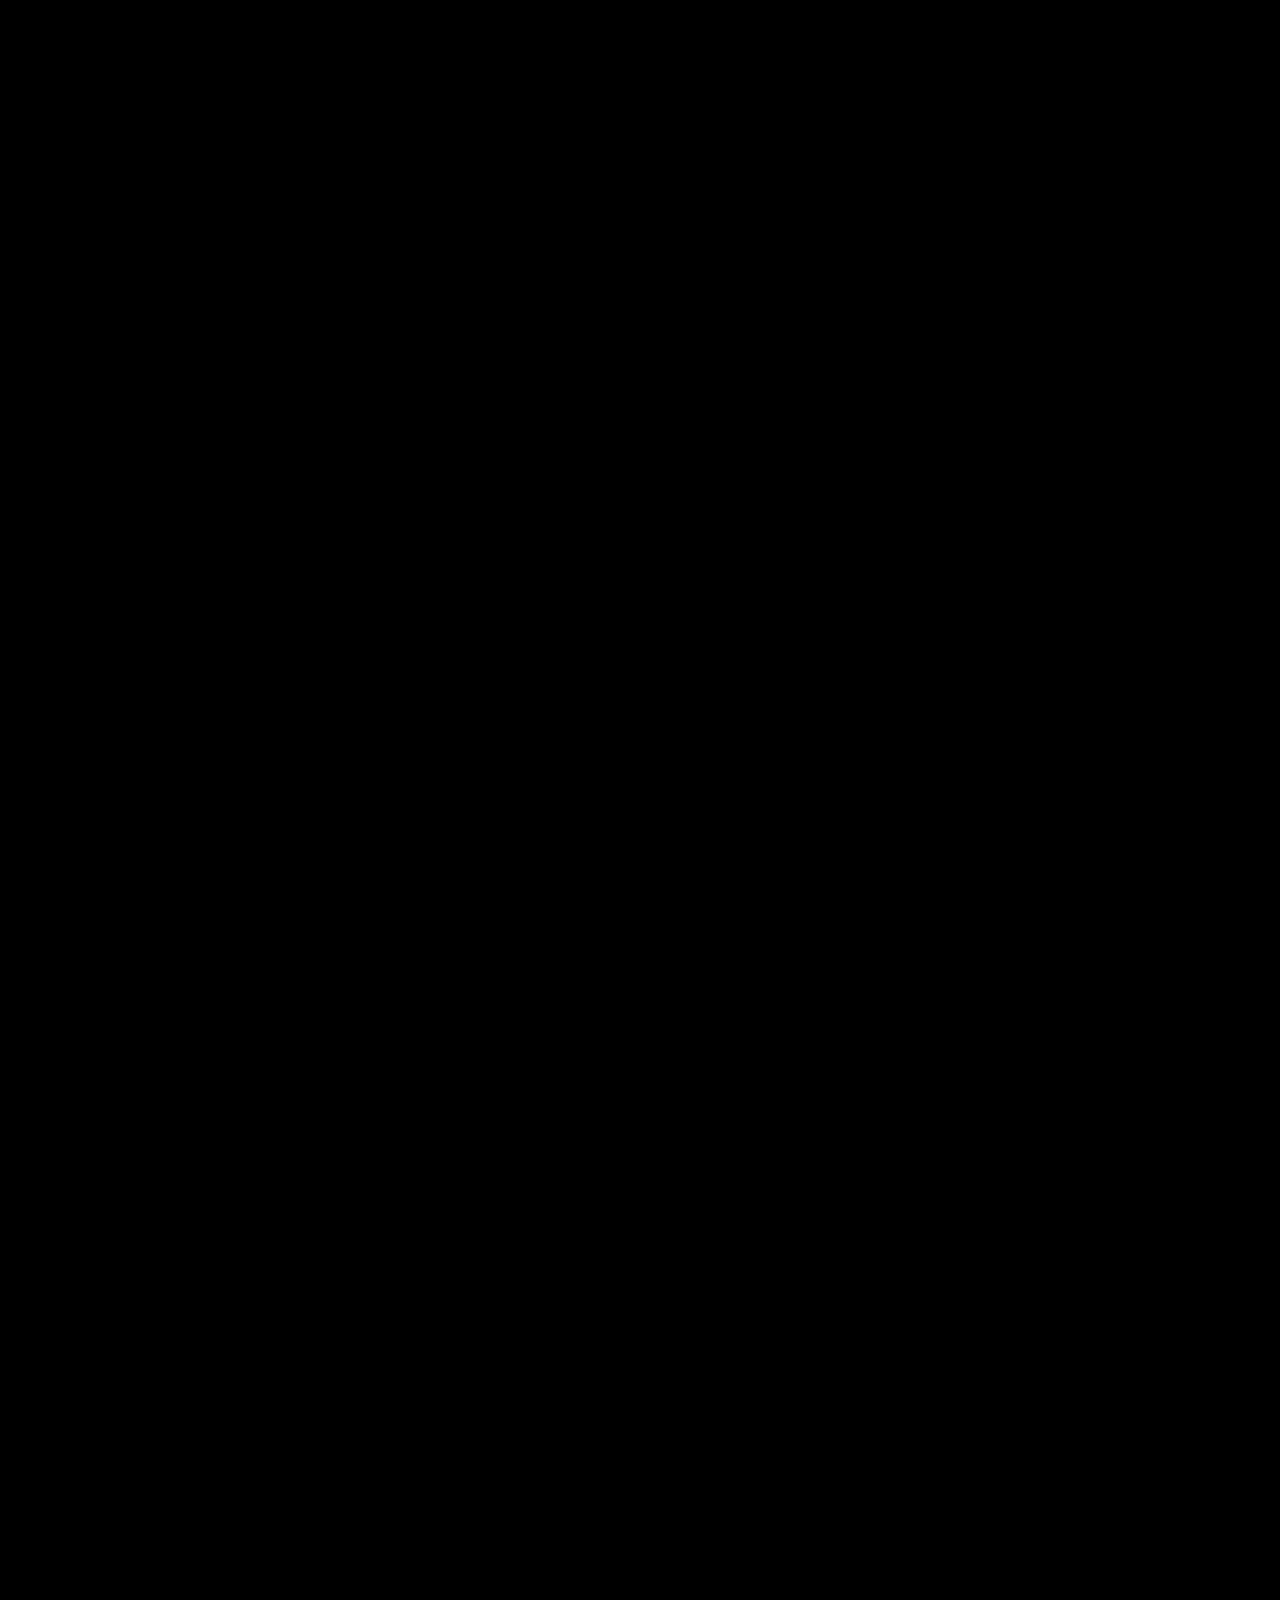
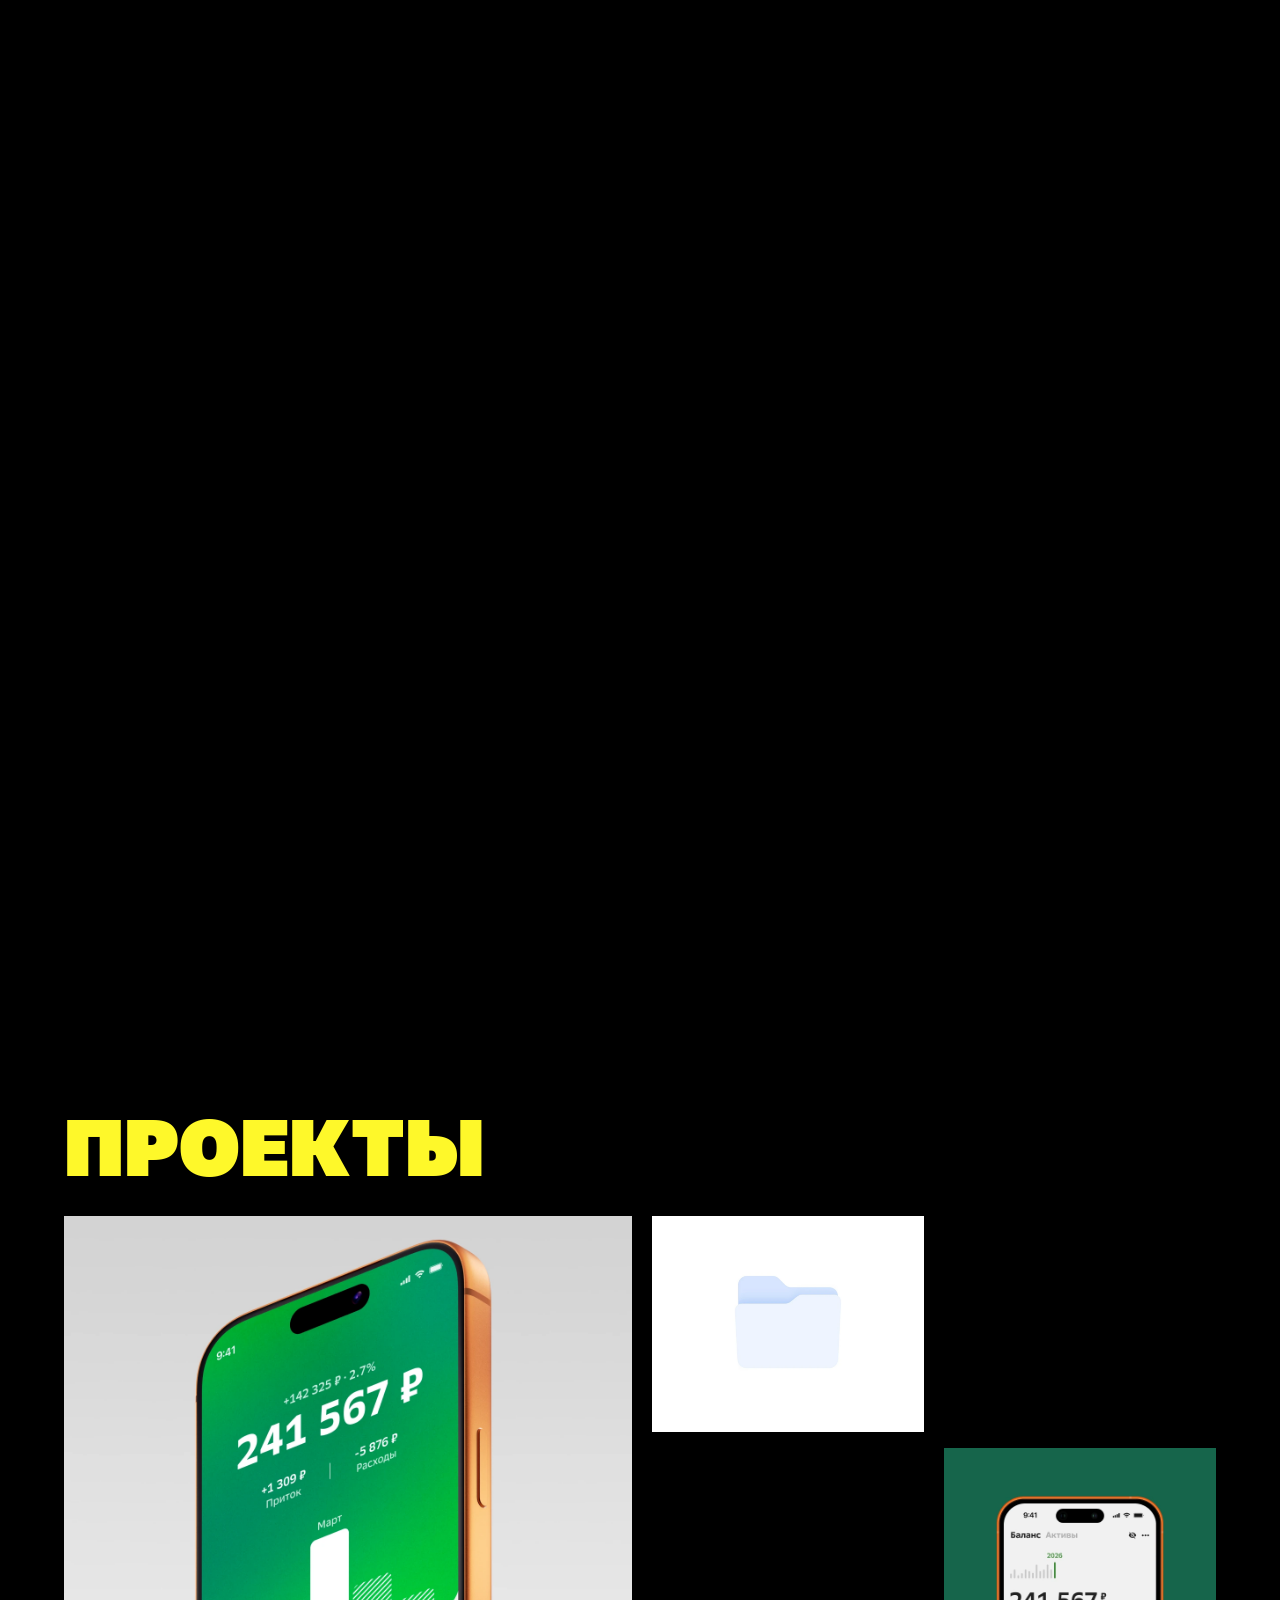
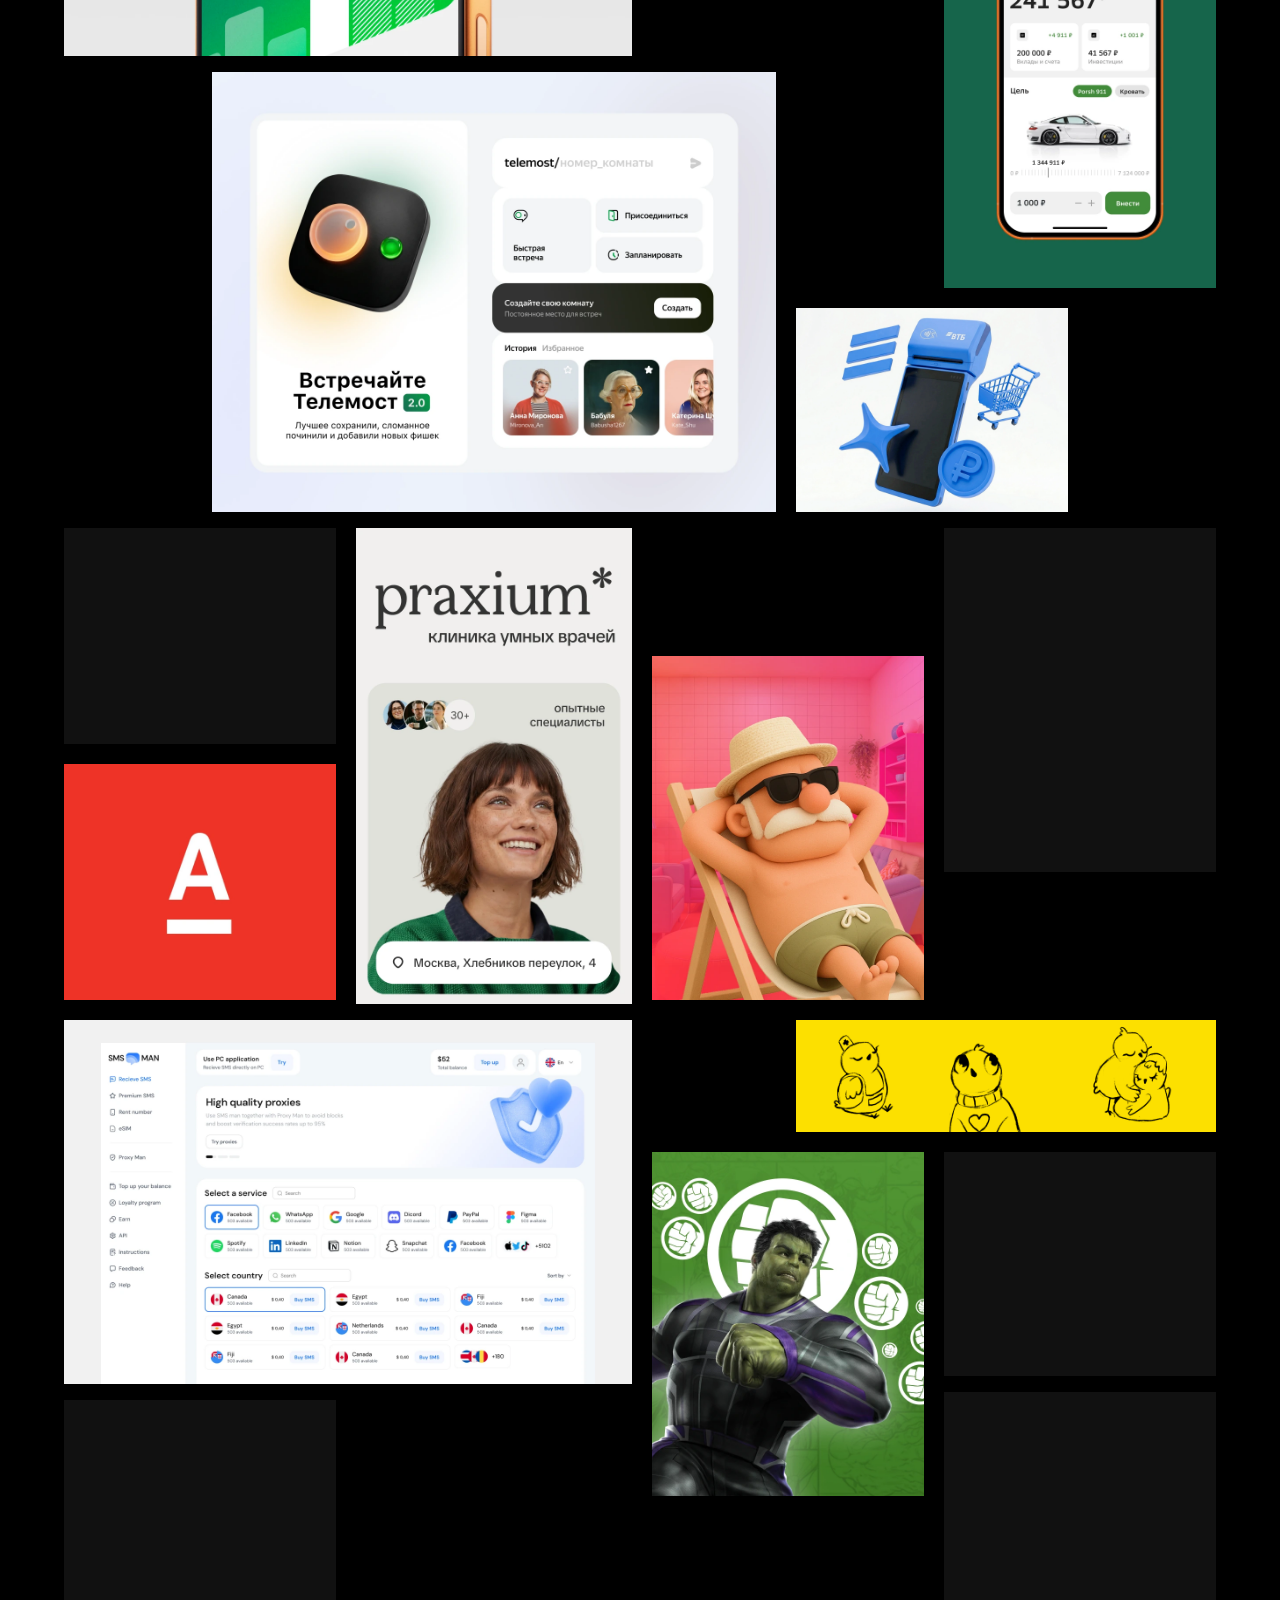
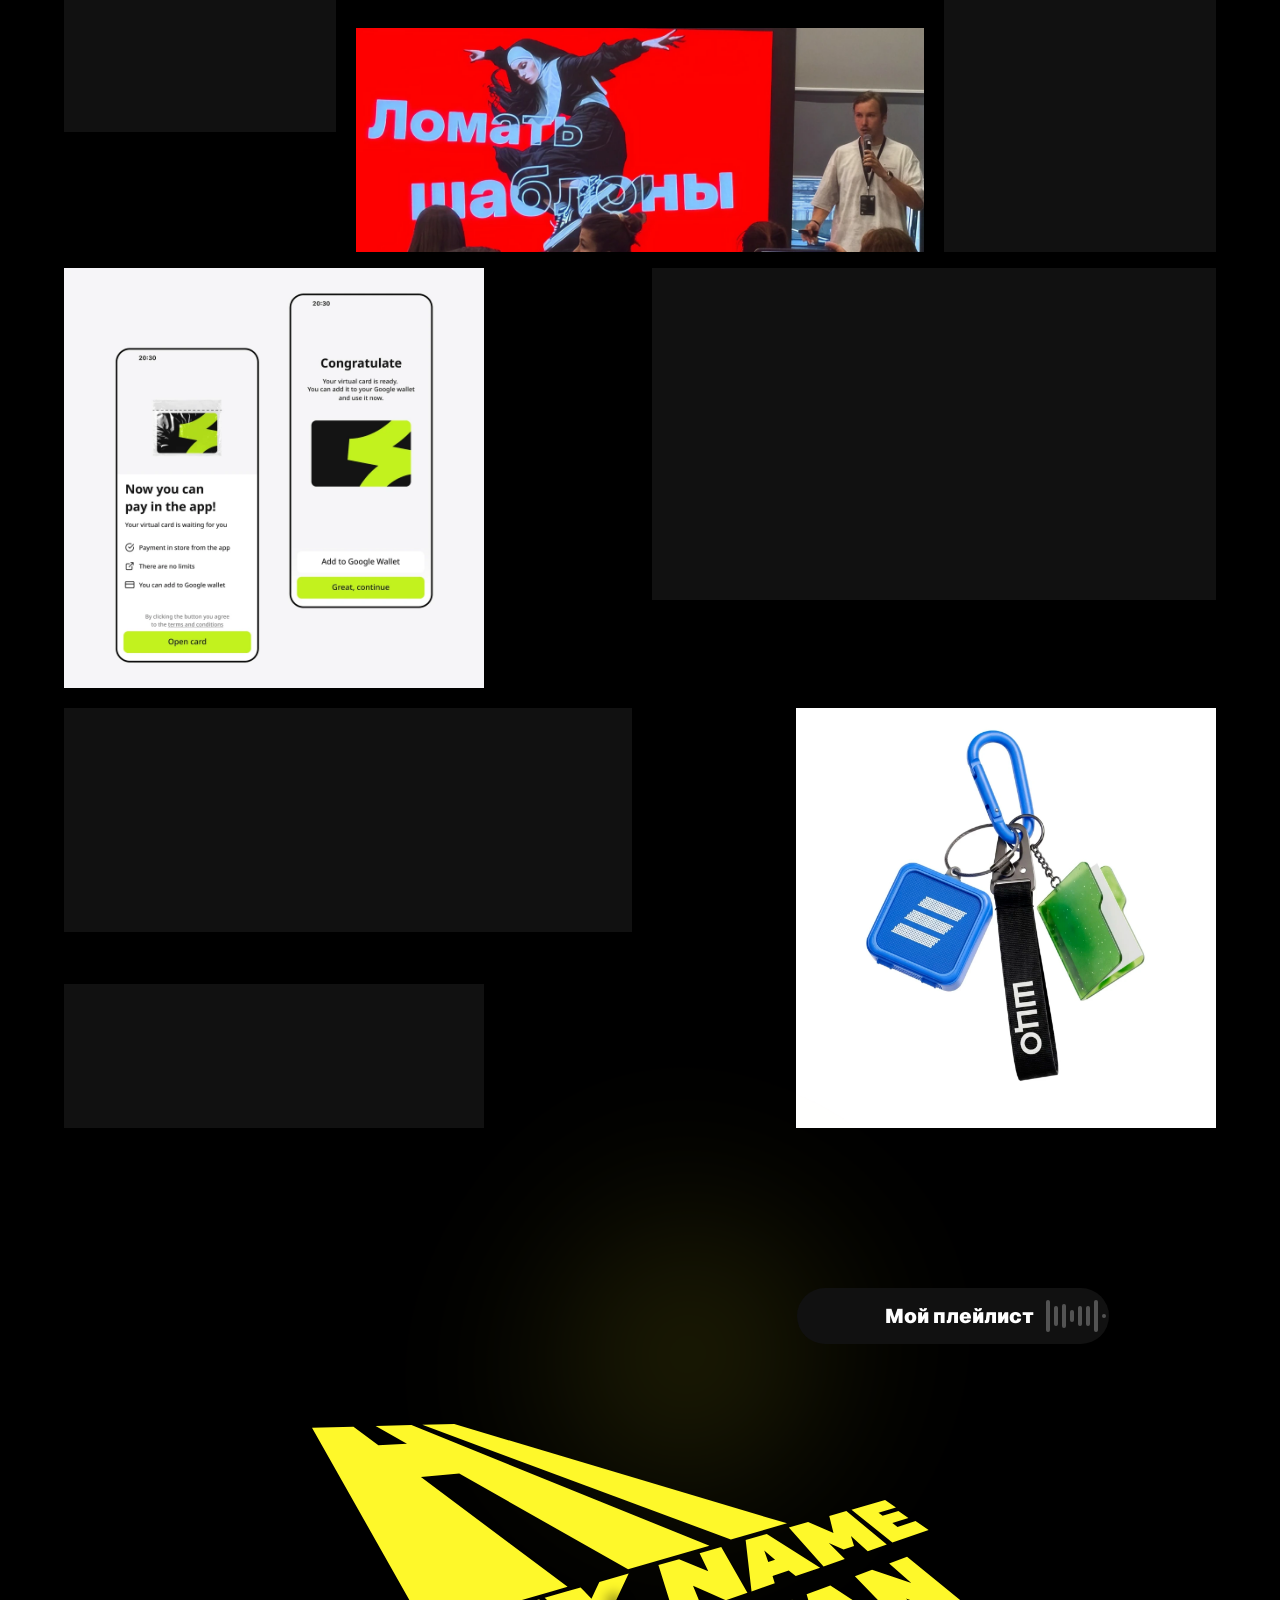
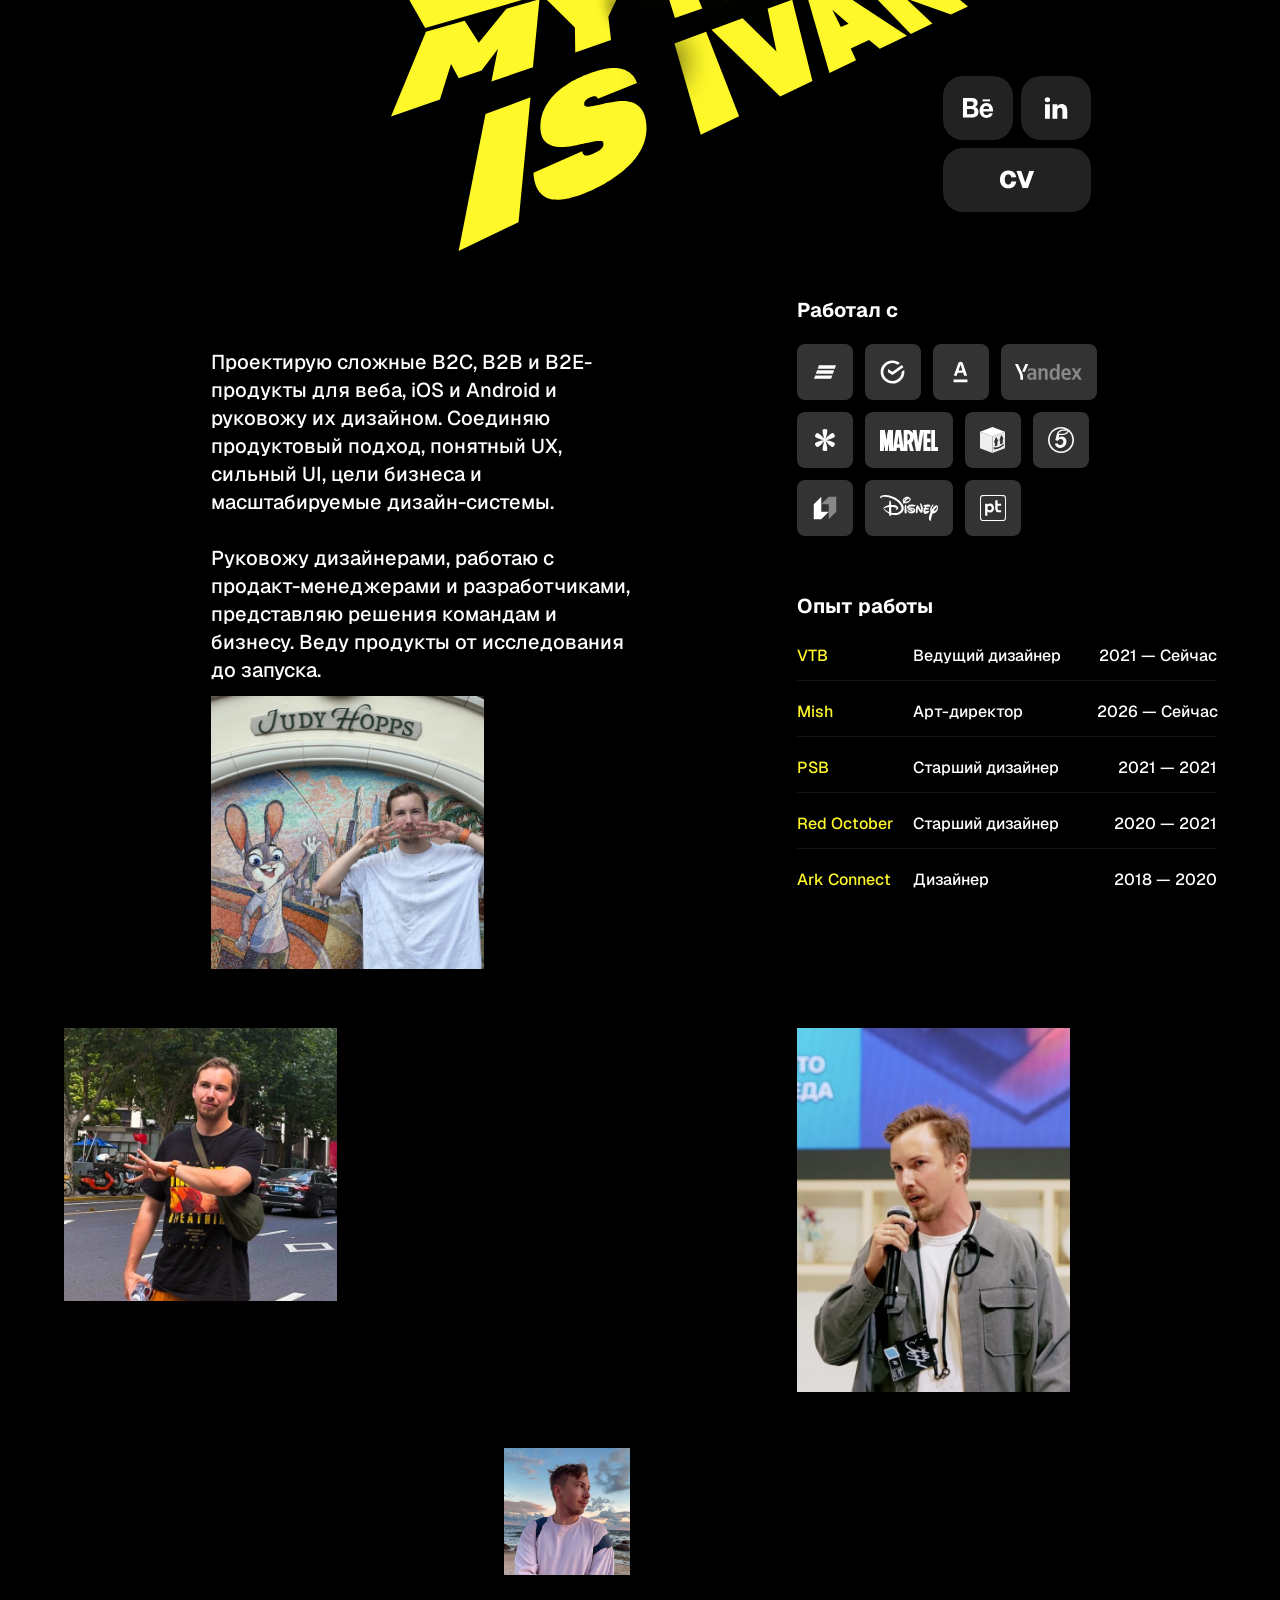
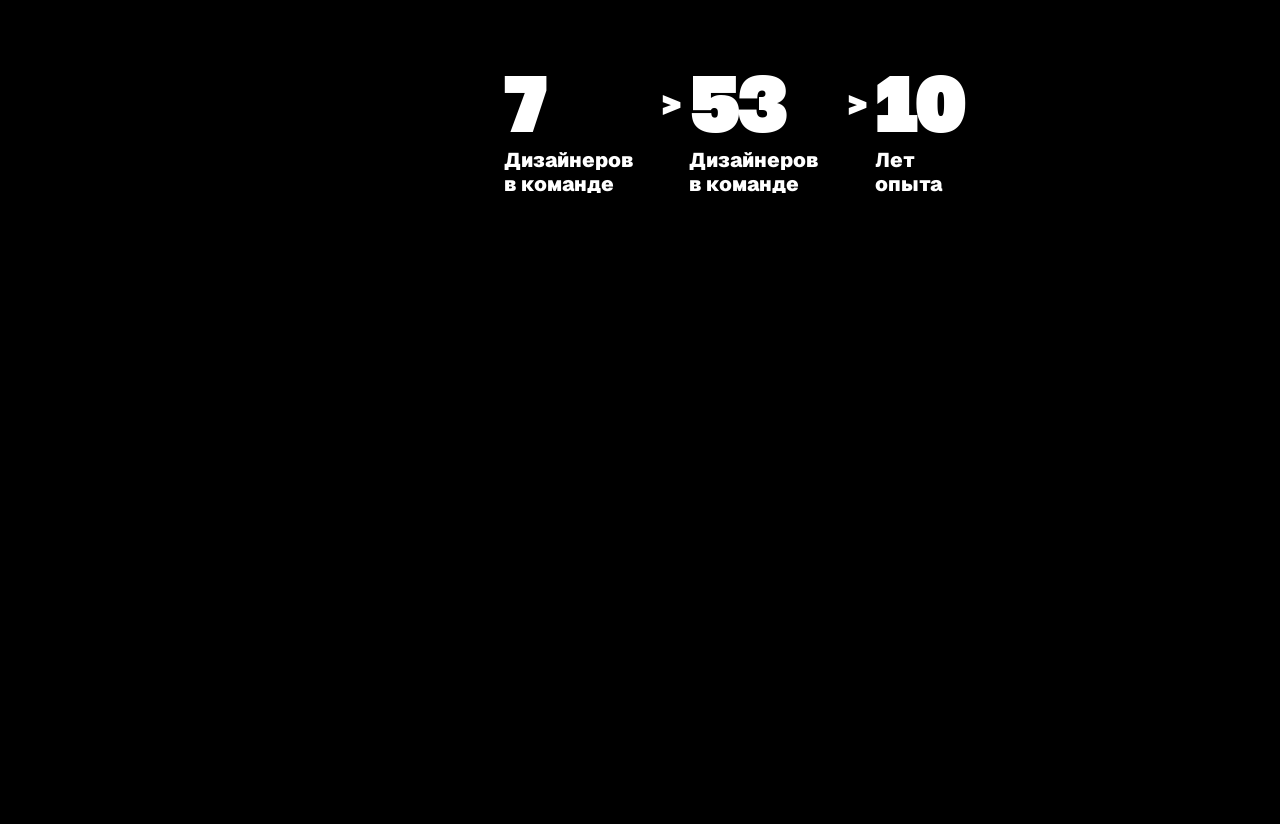
==== commit 086ba117: "Add files via upload" ====
--- a/index.html
+++ b/index.html
@@ -239,6 +239,11 @@
   .cases .case-card { position: absolute; inset: 0; height: auto; transition: none; }
   .cases .case-icon,
   .cases .case-copy h3 { transition: none; }
+}
+
+/* The Russian desktop home tab keeps the same comfortable hit width. */
+@media (min-width: 1024px) {
+  html[lang="ru"] .bottom-nav a[href="#me"] { flex: 0 0 56px; width: 56px; min-width: 56px; max-width: 56px; }
 }
 
 /* Mobile chrome and hero share the visible viewport; document flow stays stable. */
